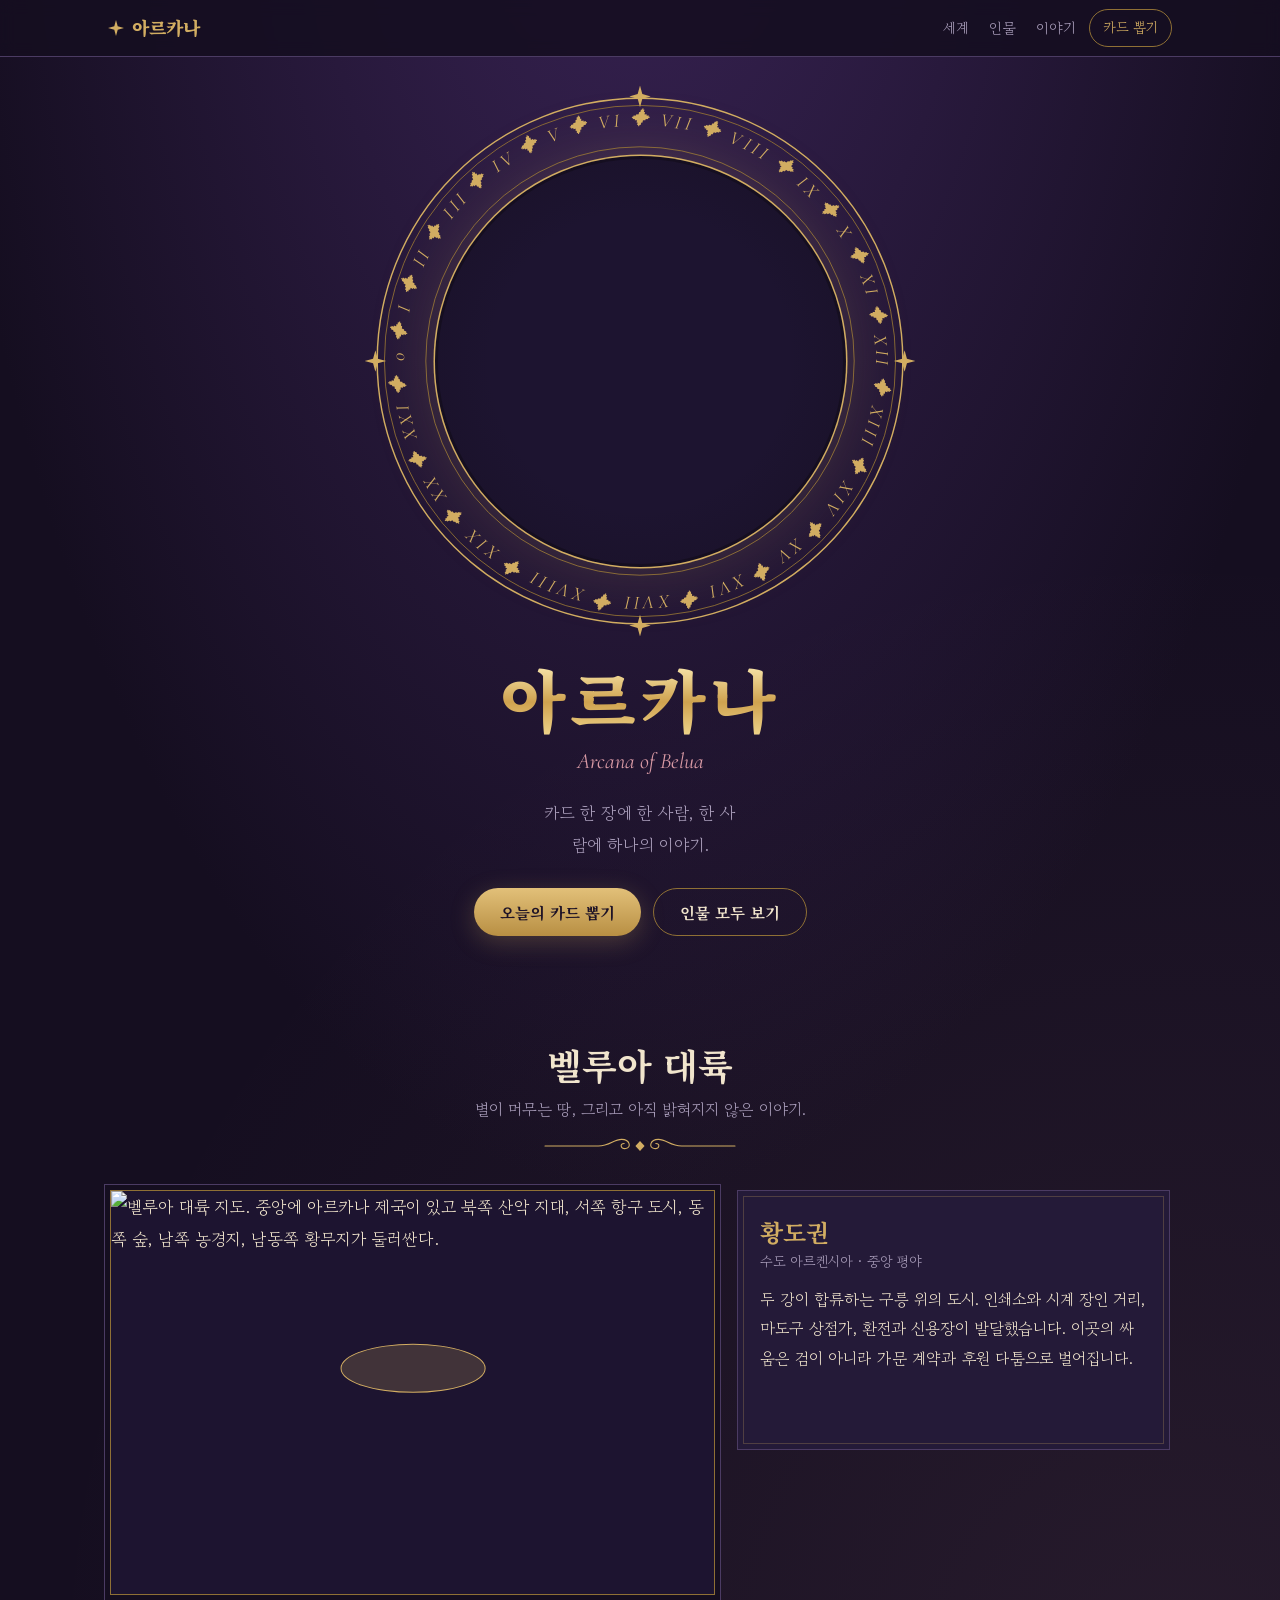
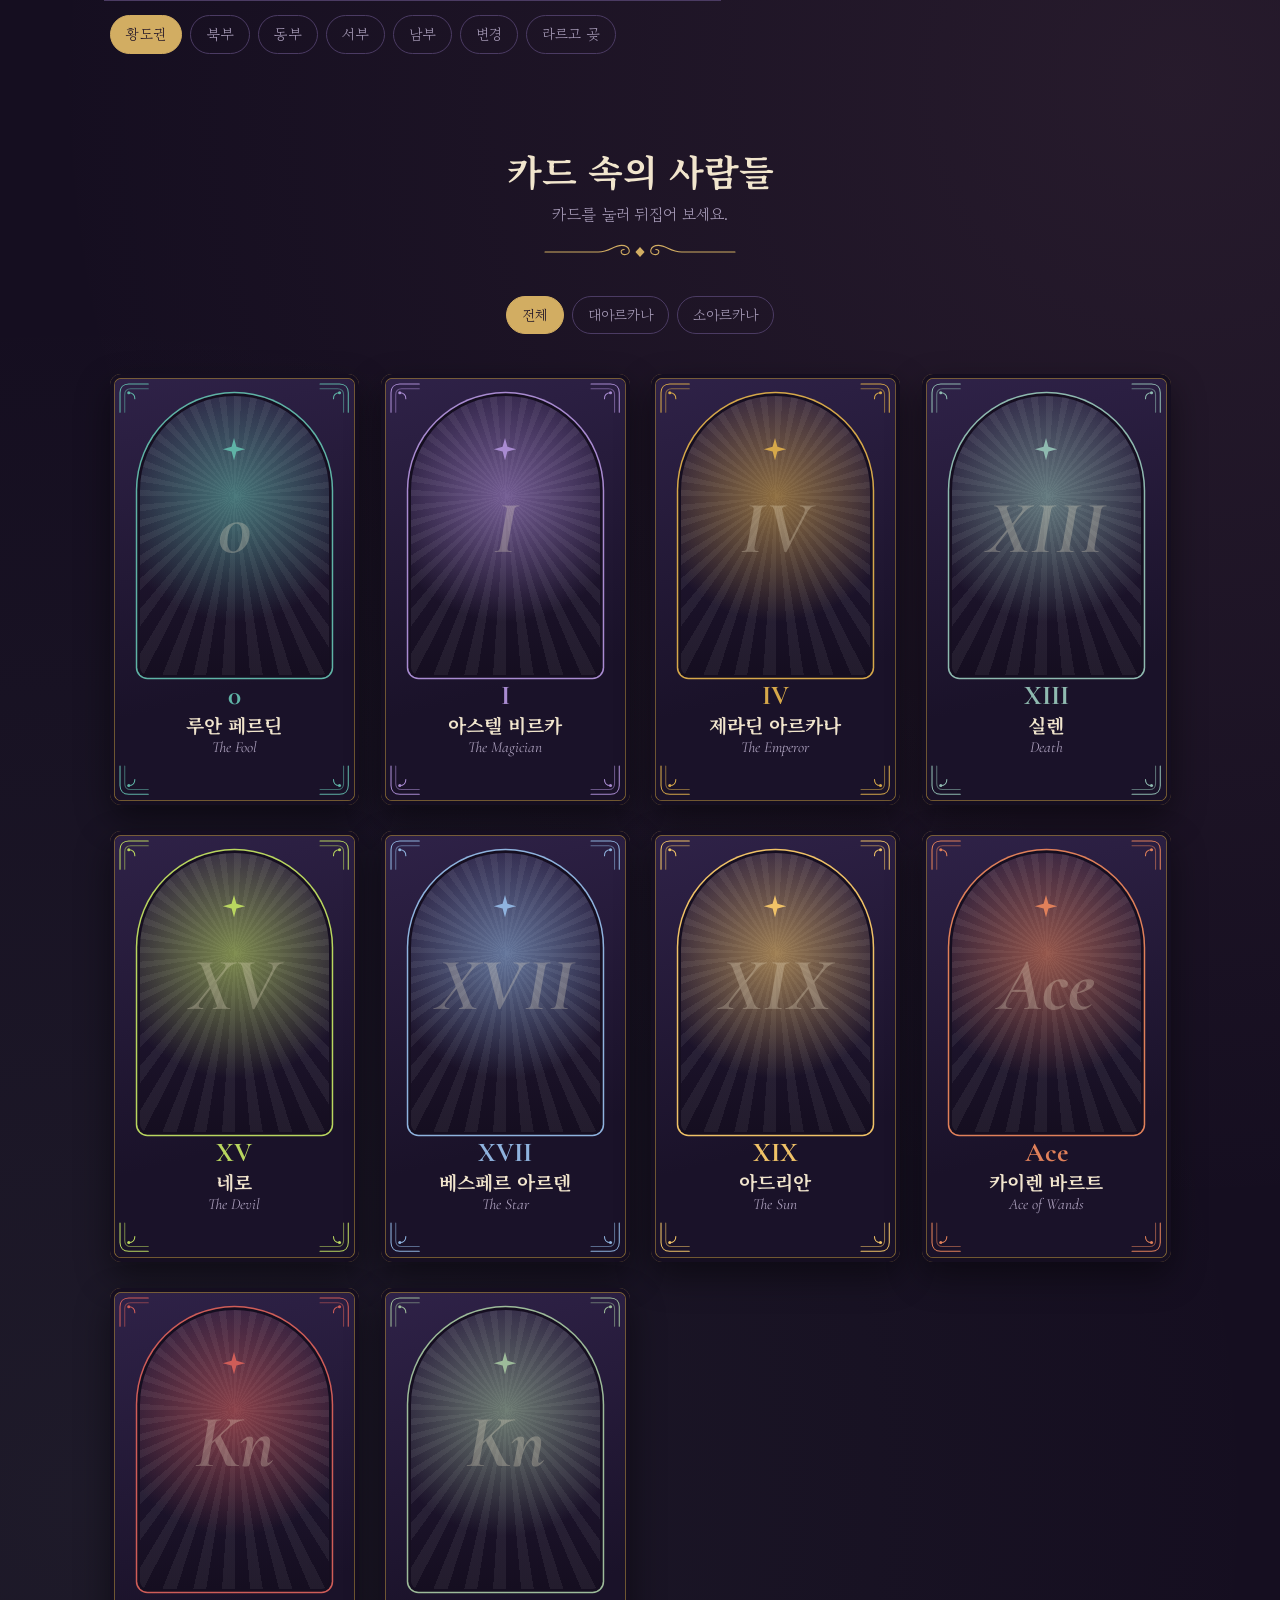
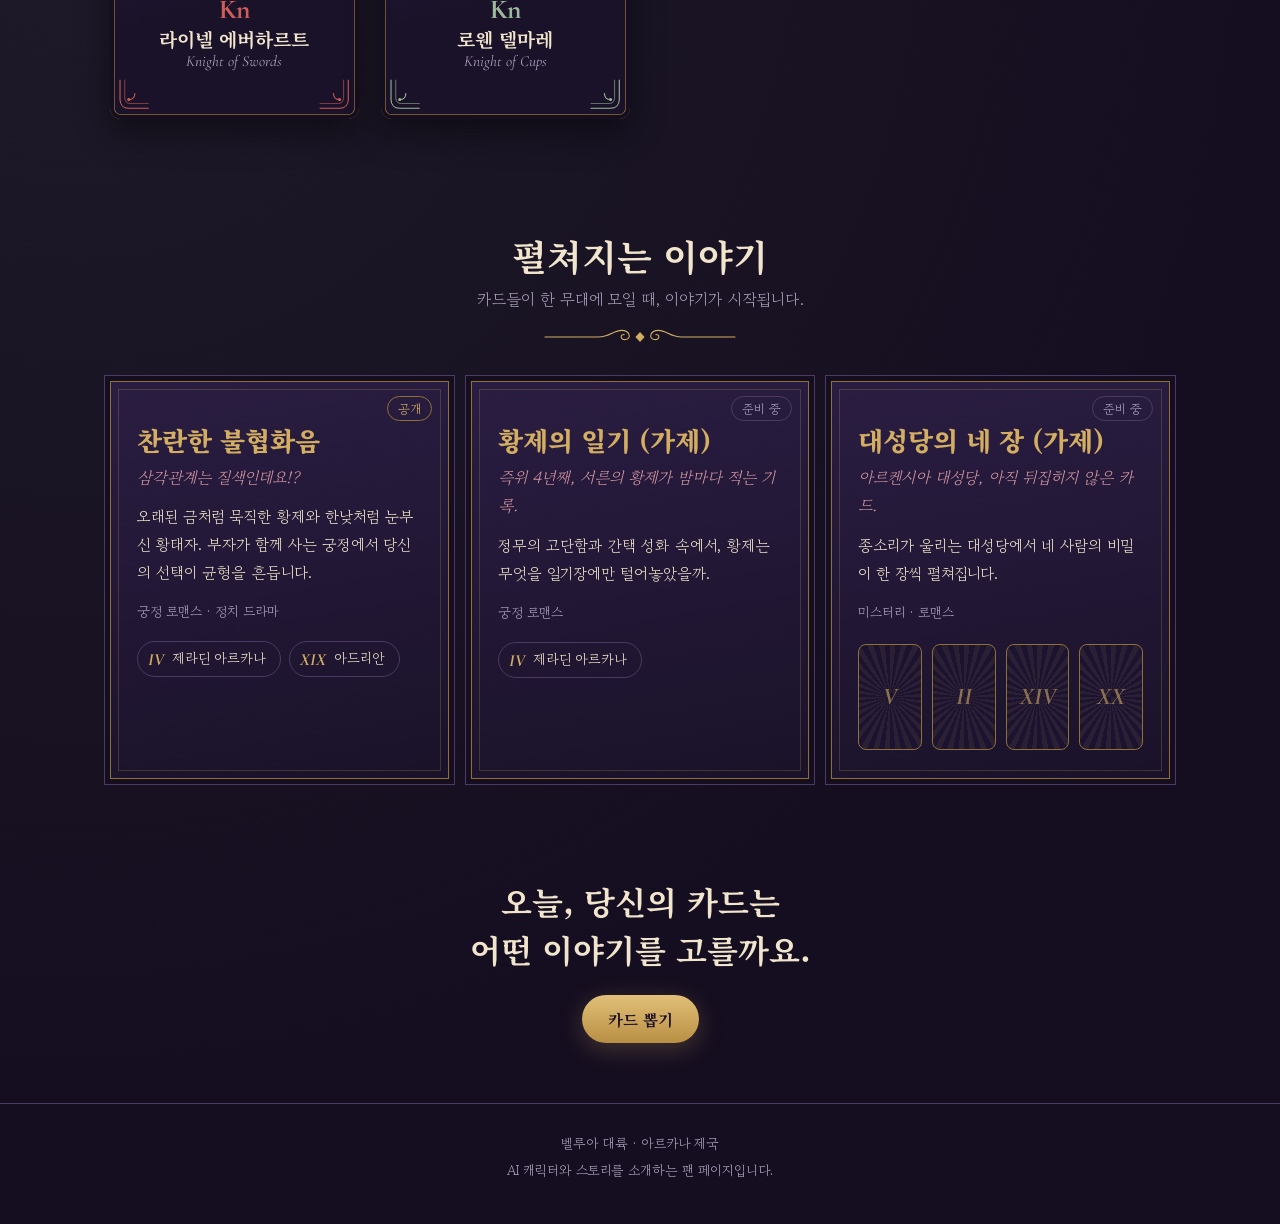
==== index.html @ 1dc4cbb6 "Create index.html" ====
<!DOCTYPE html>
<html lang="ko">
<head>
<meta charset="utf-8">
<meta name="viewport" content="width=device-width, initial-scale=1, viewport-fit=cover">
<title>아르카나 | 벨루아 대륙의 카드들</title>
<meta name="description" content="카드 한 장에 한 사람, 한 사람에 하나의 이야기. 벨루아 대륙 아르카나 제국의 AI 캐릭터와 스토리를 만나 보세요.">
<meta property="og:title" content="아르카나 | 벨루아 대륙의 카드들">
<meta property="og:description" content="별이 머무는 땅에서 만나는 타로 캐릭터와 이야기.">
<meta property="og:image" content="https://i.ibb.co/F4XCshdC/image.png">
<meta name="theme-color" content="#150e20">
<link rel="preconnect" href="https://fonts.googleapis.com">
<link rel="preconnect" href="https://fonts.gstatic.com" crossorigin>
<link href="https://fonts.googleapis.com/css2?family=Cormorant+Garamond:ital,wght@0,500;0,700;1,500;1,700&family=Gowun+Batang:wght@400;700&family=Noto+Serif+KR:wght@500;700;900&display=swap" rel="stylesheet">
<style>
:root{
  --bg:#150e20; --bg2:#1d1430; --panel:#241a38; --line:#4b3b63;
  --gold:#d2ad62; --gold-d:#8f7035; --ivory:#f1e5cd; --muted:#a99dba;
  --rose:#d99aa5; --sage:#93b9a3;
  --head:'Noto Serif KR',serif; --body:'Gowun Batang','Noto Serif KR',serif; --lat:'Cormorant Garamond',serif;
  --map:url('https://i.ibb.co/F4XCshdC/image.png');
}
*{box-sizing:border-box;margin:0;padding:0}
html{scroll-behavior:smooth;scroll-padding-top:70px;-webkit-text-size-adjust:100%}
body{
  background:
    radial-gradient(ellipse 80% 50% at 50% -8%,#3b2458 0%,transparent 70%),
    radial-gradient(circle at 92% 38%,rgba(217,154,165,.09),transparent 38%),
    radial-gradient(circle at 6% 70%,rgba(147,185,163,.07),transparent 36%),
    var(--bg);
  color:var(--ivory);font-family:var(--body);font-size:17px;line-height:1.85;overflow-x:hidden;
}
button{font:inherit;color:inherit;background:none;border:0;cursor:pointer}
a{color:inherit}
:focus-visible{outline:2px solid var(--gold);outline-offset:3px}
.wrap{max-width:1100px;margin:0 auto;padding:0 20px}
.sr{position:absolute;width:1px;height:1px;overflow:hidden;clip:rect(0 0 0 0)}

/* ---------- 상단 ---------- */
.top{position:sticky;top:0;z-index:30;background:rgba(21,14,32,.88);backdrop-filter:blur(8px);-webkit-backdrop-filter:blur(8px);border-bottom:1px solid var(--line)}
.top .in{max-width:1100px;margin:0 auto;height:56px;padding:0 18px;display:flex;align-items:center;justify-content:space-between;gap:10px}
.logo{display:flex;align-items:center;gap:8px;font-family:var(--head);font-weight:900;font-size:18px;color:var(--gold);text-decoration:none}
.logo svg{width:16px;height:16px;fill:var(--gold)}
.top nav{display:flex;align-items:center;gap:0;white-space:nowrap}
.logo{white-space:nowrap}
.top nav a{font-size:14.5px;color:var(--muted);text-decoration:none;padding:8px 10px;transition:color .2s}
.top nav a:hover{color:var(--ivory)}
.pill{border:1px solid var(--gold-d);color:var(--gold);padding:5px 13px;border-radius:99px;font-size:14px;margin-left:4px;white-space:nowrap;transition:background .2s}
@media(max-width:480px){.top .in{padding:0 12px}.logo{font-size:16px}.top nav a{padding:8px 7px;font-size:14px}.pill{padding:5px 11px;font-size:13.5px}}
.pill:hover{background:rgba(210,173,98,.14)}

/* ---------- 히어로 ---------- */
.hero{padding:34px 0 20px;text-align:center}
.halo{position:relative;width:min(540px,90%);aspect-ratio:1;margin:0 auto;--px:0px;--py:0px}
.ring{position:absolute;inset:0;width:100%;height:100%;overflow:visible}
.spin{transform-origin:300px 300px;animation:spin 220s linear infinite}
@keyframes spin{to{transform:rotate(360deg)}}
.ring text{font-family:var(--lat);font-style:italic;font-size:21px;fill:var(--gold)}
.disc{
  position:absolute;inset:12.5%;border-radius:50%;
  background:var(--map) 50% 46%/cover,var(--bg2);
  box-shadow:0 0 0 3px var(--bg),0 0 0 4.5px var(--gold),0 0 70px rgba(210,173,98,.22);
  transform:translate(var(--px),var(--py));transition:transform .25s ease-out;
}
.disc::after{content:"";position:absolute;inset:0;border-radius:50%;background:radial-gradient(circle,transparent 52%,rgba(21,14,32,.6))}
.hero h1{margin-top:26px;font-family:var(--head);font-weight:900;font-size:clamp(40px,10vw,68px);line-height:1.2;letter-spacing:.06em;
  background:linear-gradient(180deg,#f8e6ab 10%,#cfa24f 55%,#f1d890);-webkit-background-clip:text;background-clip:text;color:transparent}
.hero .en{font-family:var(--lat);font-style:italic;font-size:22px;color:var(--rose);margin-top:2px}
.hero .tag{margin:16px auto 28px;max-width:34ch;text-wrap:balance;color:var(--muted);font-size:17px}
.cta{display:flex;flex-wrap:wrap;gap:12px;justify-content:center}
.btn{display:inline-flex;align-items:center;justify-content:center;min-height:48px;padding:0 26px;border-radius:99px;font-family:var(--head);font-weight:700;font-size:15.5px;text-decoration:none;transition:transform .2s,background .2s}
.btn.main{background:linear-gradient(180deg,#e2c079,#b88f43);color:#1d1226;box-shadow:0 6px 24px rgba(210,173,98,.25)}
.btn.main:hover{transform:translateY(-2px)}
.btn.ghost{border:1px solid var(--gold-d);color:var(--ivory)}
.btn.ghost:hover{background:rgba(210,173,98,.12)}
.hero .halo,.hero h1,.hero .en,.hero .tag,.hero .cta{animation:rise 1.1s cubic-bezier(.2,.7,.2,1) both}
.hero h1{animation-delay:.15s}.hero .en{animation-delay:.25s}.hero .tag{animation-delay:.35s}.hero .cta{animation-delay:.45s}
@keyframes rise{from{opacity:0;transform:translateY(18px)}to{opacity:1;transform:none}}

/* ---------- 섹션 공통 ---------- */
section{padding:84px 0 8px}
.head{text-align:center;margin-bottom:34px}
.head h2{font-family:var(--head);font-weight:700;font-size:clamp(26px,5.5vw,36px);line-height:1.4}
.head p{color:var(--muted);margin-top:4px;font-size:16px}
.fl{display:block;width:200px;height:20px;margin:12px auto 0;color:var(--gold)}

/* ---------- 지도 ---------- */
.atlas{display:grid;gap:22px;align-items:start}
.atlas>*{min-width:0}
@media(min-width:900px){.atlas{grid-template-columns:1.4fr 1fr}}
.mapwrap{position:relative;border:1px solid var(--gold-d);background:var(--bg2);box-shadow:0 0 0 5px var(--bg),0 0 0 6px var(--line)}
.mapwrap img{display:block;width:100%;height:auto}
.hs{position:absolute;transform:translate(-50%,-50%);border-radius:50%;border:1px solid transparent;transition:background .25s,border-color .25s}
.hs:hover,.hs.on{background:rgba(210,173,98,.2);border-color:var(--gold)}
.chips{display:flex;flex-wrap:wrap;gap:8px;margin-top:20px}
@media(max-width:899px){.chips{flex-wrap:nowrap;overflow-x:auto;scrollbar-width:none;padding-bottom:4px}.chips::-webkit-scrollbar{display:none}}
.chip{white-space:nowrap;border:1px solid var(--line);border-radius:99px;padding:5px 15px;font-size:14.5px;color:var(--muted);transition:all .2s}
.chip:hover{color:var(--ivory)}
.chip[aria-pressed="true"]{border-color:var(--gold);color:#1d1226;background:var(--gold)}
.panel{border:1px solid var(--line);background:var(--panel);padding:24px 22px;position:relative;min-height:260px}
.panel::before{content:"";position:absolute;inset:5px;border:1px solid rgba(210,173,98,.25);pointer-events:none}
.panel h3{font-family:var(--head);font-size:24px;font-weight:700;color:var(--gold);line-height:1.4}
.panel .where{font-size:14px;color:var(--muted);margin-bottom:10px}
.panel p{font-size:16px;line-height:1.85}
.panel .hook{margin-top:12px;color:var(--rose);font-style:italic;font-size:15px}
.panel .days{display:inline-block;margin-top:14px;border:1px solid var(--line);border-radius:99px;padding:1px 12px;font-size:13px;color:var(--muted)}

/* ---------- 카드 ---------- */
.filters{display:flex;justify-content:center;gap:8px;margin-bottom:26px;flex-wrap:wrap}
.hint{display:none;text-align:center;color:var(--muted);font-size:13.5px;margin:-10px 0 4px}
.rail{display:flex;gap:16px;overflow-x:auto;scroll-snap-type:x mandatory;padding:14px 20px 26px;scrollbar-width:none;scroll-padding:0 20px}
.rail::-webkit-scrollbar{display:none}
@media(max-width:899px){.hint{display:block}}
@media(min-width:900px){.rail{display:grid;grid-template-columns:repeat(auto-fill,minmax(235px,1fr));gap:26px 22px;overflow:visible;padding:14px 0 20px}}
.tcard{flex:0 0 min(74%,300px);scroll-snap-align:center;container-type:inline-size;aspect-ratio:300/520;perspective:1400px;position:relative}
@media(min-width:900px){.tcard{flex:none;transition:transform .3s}.tcard:hover{transform:translateY(-6px)}}
.inner{position:absolute;inset:0;transform-style:preserve-3d;transition:transform .85s cubic-bezier(.2,.7,.2,1)}
.tcard.flipped .inner{transform:rotateY(180deg)}
.face{position:absolute;inset:0;-webkit-backface-visibility:hidden;backface-visibility:hidden;border-radius:4.5cqw;overflow:hidden;
  background:linear-gradient(165deg,#2f2248,#1a1229 70%);
  box-shadow:inset 0 0 0 1.6cqw var(--bg),inset 0 0 0 1.9cqw var(--gold-d),0 14px 34px rgba(0,0,0,.45)}
.back{transform:rotateY(180deg)}
.flip{position:absolute;inset:0;z-index:3;width:100%}
.cn{position:absolute;width:13cqw;height:13cqw;color:var(--a);z-index:2;pointer-events:none}
.cn.a{top:3.4cqw;left:3.4cqw}.cn.b{top:3.4cqw;right:3.4cqw;transform:scaleX(-1)}
.cn.c{bottom:3.4cqw;left:3.4cqw;transform:scaleY(-1)}.cn.d{bottom:3.4cqw;right:3.4cqw;transform:scale(-1)}
.art{position:absolute;top:9cqw;left:12cqw;width:76cqw;height:112cqw;border-radius:38cqw 38cqw 3cqw 3cqw;overflow:hidden;
  background:#120b1d;box-shadow:0 0 0 1.1cqw #150e20,0 0 0 1.7cqw var(--a)}
.art img{width:100%;height:100%;object-fit:cover;display:block}
.ph{position:relative;width:100%;height:100%;
  background:
   radial-gradient(circle at 50% 36%,color-mix(in srgb,var(--a) 60%,transparent),transparent 62%),
   repeating-conic-gradient(from 0deg at 50% 36%,rgba(255,255,255,.06) 0 4deg,transparent 4deg 9deg),
   linear-gradient(#2a1e40,#150e20)}
.ph i{position:absolute;left:0;right:0;top:34%;text-align:center;font-family:var(--lat);font-style:italic;font-weight:700;font-size:30cqw;line-height:1;color:rgba(241,229,205,.28)}
.ph svg{position:absolute;left:50%;top:15%;width:9cqw;height:9cqw;transform:translateX(-50%);fill:var(--a)}
.plate{position:absolute;left:0;right:0;top:124cqw;display:flex;flex-direction:column;align-items:center;text-align:center;color:var(--ivory)}
.plate .num{font-family:var(--lat);font-weight:700;font-size:11cqw;line-height:1;color:var(--a)}
.plate .nm{font-family:var(--head);font-weight:700;font-size:7.6cqw;line-height:1.3;margin-top:1.6cqw}
.plate .en{font-family:var(--lat);font-style:italic;font-size:6.2cqw;color:var(--muted);line-height:1.2}
.back{padding:15cqw 13cqw 12cqw;display:flex;flex-direction:column;text-align:center;overflow:auto}
.back .role{font-size:5.2cqw;color:var(--a);line-height:1.5}
.back h3{font-family:var(--head);font-weight:700;font-size:8.6cqw;line-height:1.35;margin-top:1.5cqw}
.back .age{font-family:var(--lat);font-style:italic;font-size:5.8cqw;color:var(--muted)}
.back .fl{width:60%;height:5cqw;margin:3cqw auto;color:var(--a)}
.back .hook{font-size:5.5cqw;line-height:1.75;color:var(--ivory)}
.kw{list-style:none;display:flex;flex-wrap:wrap;justify-content:center;gap:1.6cqw;margin-top:4cqw}
.kw li{border:1px solid color-mix(in srgb,var(--a) 70%,transparent);color:var(--a);border-radius:99px;padding:.4cqw 3.2cqw;font-size:4.6cqw}
.acts{margin-top:auto;padding-top:4cqw;display:flex;flex-direction:column;gap:2cqw;align-items:center;position:relative;z-index:4}
.go{display:inline-flex;align-items:center;justify-content:center;min-height:11cqw;padding:0 7cqw;border-radius:99px;background:var(--a);color:#1a1229;font-family:var(--head);font-weight:700;font-size:5cqw;text-decoration:none}
.fb{font-size:4.6cqw;color:var(--muted);padding:1.5cqw 4cqw;position:relative;z-index:4}

/* ---------- 이야기 ---------- */
.stories{display:grid;grid-template-columns:repeat(auto-fit,minmax(290px,1fr));gap:22px}
.poster{position:relative;border:1px solid var(--gold-d);background:linear-gradient(170deg,#2a1d42,#1a1229);padding:34px 26px 28px;box-shadow:0 0 0 5px var(--bg),0 0 0 6px var(--line)}
.poster::before{content:"";position:absolute;inset:7px;border:1px solid rgba(210,173,98,.22);pointer-events:none}
.poster .st{position:absolute;top:14px;right:16px;font-size:12.5px;border:1px solid var(--gold-d);color:var(--gold);border-radius:99px;padding:0 10px}
.poster.soon .st{border-color:var(--line);color:var(--muted)}
.poster h3{font-family:var(--head);font-weight:900;font-size:26px;line-height:1.35;color:var(--gold);margin-top:6px}
.poster .one{font-style:italic;color:var(--rose);margin:6px 0 12px;font-size:16px}
.poster p{font-size:15.5px;line-height:1.8}
.poster .gen{margin-top:12px;color:var(--muted);font-size:13.5px}
.who{display:flex;flex-wrap:wrap;gap:8px;margin-top:18px}
.who button{border:1px solid var(--line);border-radius:99px;padding:4px 14px 4px 10px;font-size:14px;display:flex;gap:8px;align-items:center;transition:border-color .2s}
.who button:hover{border-color:var(--gold)}
.who b{font-family:var(--lat);font-style:italic;color:var(--gold);font-size:17px;line-height:1}
.veil{display:flex;gap:10px;margin-top:20px}
.veil span{flex:1;aspect-ratio:3/5;border:1px solid var(--gold-d);border-radius:8px;display:flex;align-items:center;justify-content:center;font-family:var(--lat);font-style:italic;font-weight:700;font-size:24px;color:rgba(210,173,98,.6);
  background:repeating-conic-gradient(from 0deg at 50% 50%,rgba(210,173,98,.08) 0 6deg,transparent 6deg 12deg),#1c1330}

/* ---------- 마무리 ---------- */
.end{text-align:center;padding:90px 20px 60px}
.end h2{font-family:var(--head);font-weight:700;font-size:clamp(24px,5vw,32px);line-height:1.5;margin-bottom:22px}
footer{border-top:1px solid var(--line);padding:26px 20px 40px;text-align:center;color:var(--muted);font-size:13.5px;line-height:2}

/* ---------- 카드 뽑기 ---------- */
dialog{margin:auto;border:1px solid var(--gold-d);background:var(--bg2);color:var(--ivory);width:min(440px,92%);max-height:92dvh;overflow:auto;padding:30px 20px 26px;text-align:center;border-radius:6px;box-shadow:0 0 0 5px var(--bg),0 0 0 6px var(--line),0 30px 80px rgba(0,0,0,.6)}
dialog::backdrop{background:rgba(10,6,18,.82)}
dialog h2{font-family:var(--head);font-size:22px;font-weight:700;line-height:1.5}
dialog .sub{color:var(--muted);font-size:15px;margin:2px 0 20px}
.x{position:absolute;top:8px;right:12px;font-size:26px;color:var(--muted);width:40px;height:40px}
.deck{display:flex;justify-content:center;gap:10px}
.dk{width:30%;aspect-ratio:300/520;border:1px solid var(--gold);border-radius:10px;transition:transform .3s;
  background:radial-gradient(circle at 50% 50%,rgba(210,173,98,.35) 0 4%,transparent 5% 18%,rgba(210,173,98,.18) 19% 20%,transparent 21%),
   repeating-conic-gradient(from 0deg at 50% 50%,rgba(210,173,98,.1) 0 7deg,transparent 7deg 14deg),#241a38;
  box-shadow:inset 0 0 0 5px var(--bg2),inset 0 0 0 6px var(--gold-d)}
.dk:nth-child(1){transform:rotate(-6deg) translateY(6px)}.dk:nth-child(3){transform:rotate(6deg) translateY(6px)}
.dk:hover{transform:translateY(-8px) rotate(0)}
.res .tcard{width:min(240px,70%);margin:0 auto;flex:none}
.res .tcard.pop{animation:pop .8s cubic-bezier(.2,.7,.2,1)}
@keyframes pop{from{opacity:0;transform:scale(.8) rotate(-5deg)}to{opacity:1;transform:none}}
.res h3{font-family:var(--head);font-size:19px;margin-top:20px;line-height:1.5}
.res p{color:var(--muted);font-size:14.5px;margin-top:2px}
.res .cta{margin-top:20px}
.res .btn{min-height:44px;padding:0 20px;font-size:14.5px}

@media(prefers-reduced-motion:reduce){
  html{scroll-behavior:auto}
  .spin,.hero *,.res .tcard.pop{animation:none!important}
  .inner,.disc,.tcard{transition:none!important}
}
</style>
</head>
<body>

<svg width="0" height="0" style="position:absolute" aria-hidden="true" focusable="false">
  <defs>
    <symbol id="star8" viewBox="0 0 24 24"><path d="M12 0l2.6 9.4L24 12l-9.4 2.6L12 24l-2.6-9.4L0 12l9.4-2.6z"/></symbol>
    <symbol id="flourish" viewBox="0 0 240 24">
      <g fill="none" stroke="currentColor" stroke-width="1.3" stroke-linecap="round">
        <path id="half" d="M6 12H70C84 12 88 4 98 4C108 4 110 14 103 15C97 16 95 9 101 9"/>
        <use href="#half" transform="translate(240 0) scale(-1 1)"/>
      </g>
      <path d="M120 6l5.5 6-5.5 6-5.5-6z" fill="currentColor"/>
    </symbol>
    <symbol id="corner" viewBox="0 0 48 48">
      <g fill="none" stroke="currentColor" stroke-width="1.6" stroke-linecap="round">
        <path d="M3 45V16C3 8 8 3 16 3h29"/>
        <path d="M10 45V19c0-6 3-9 9-9h26" opacity=".55"/>
        <path d="M16 16c6 0 9 3 9 9"/>
      </g>
      <circle cx="16" cy="16" r="2.3" fill="currentColor"/>
    </symbol>
  </defs>
</svg>

<header class="top">
  <div class="in">
    <a class="logo" href="#top"><svg viewBox="0 0 24 24" aria-hidden="true"><use href="#star8"/></svg>아르카나</a>
    <nav aria-label="바로가기">
      <a href="#world">세계</a>
      <a href="#cast">인물</a>
      <a href="#tales">이야기</a>
      <button class="pill" type="button" data-draw>카드 뽑기</button>
    </nav>
  </div>
</header>

<main id="top">

<!-- 히어로 -->
<div class="hero">
  <div class="halo" id="halo" role="img" aria-label="벨루아 대륙 지도를 감싼 타로 로마 숫자 고리">
    <svg class="ring" viewBox="0 0 600 600" aria-hidden="true">
      <circle cx="300" cy="300" r="292" fill="none" stroke="#d2ad62" stroke-width="1.6"/>
      <circle cx="300" cy="300" r="284" fill="none" stroke="#8f7035" stroke-width="1"/>
      <circle cx="300" cy="300" r="238" fill="none" stroke="#8f7035" stroke-width="1"/>
      <g class="spin">
        <path id="rp" d="M300 300m-262 0a262 262 0 1 1 524 0a262 262 0 1 1-524 0" fill="none"/>
        <text><textPath href="#rp" textLength="1630" lengthAdjust="spacing">0 ✦ I ✦ II ✦ III ✦ IV ✦ V ✦ VI ✦ VII ✦ VIII ✦ IX ✦ X ✦ XI ✦ XII ✦ XIII ✦ XIV ✦ XV ✦ XVI ✦ XVII ✦ XVIII ✦ XIX ✦ XX ✦ XXI ✦</textPath></text>
      </g>
      <g fill="#d2ad62">
        <use href="#star8" x="288" y="-6" width="24" height="24"/>
        <use href="#star8" x="288" y="582" width="24" height="24"/>
        <use href="#star8" x="-6" y="288" width="24" height="24"/>
        <use href="#star8" x="582" y="288" width="24" height="24"/>
      </g>
    </svg>
    <div class="disc"></div>
  </div>
  <h1>아르카나</h1>
  <p class="en">Arcana of Belua</p>
  <p class="tag">카드 한 장에 한 사람, 한 사람에 하나의 이야기.</p>
  <div class="cta">
    <button class="btn main" type="button" data-draw>오늘의 카드 뽑기</button>
    <a class="btn ghost" href="#cast">인물 모두 보기</a>
  </div>
</div>

<!-- 세계 -->
<section id="world">
  <div class="wrap">
    <div class="head">
      <h2>벨루아 대륙</h2>
      <p>별이 머무는 땅, 그리고 아직 밝혀지지 않은 이야기.</p>
      <svg class="fl" aria-hidden="true"><use href="#flourish"/></svg>
    </div>
    <div class="atlas">
      <div>
        <div class="mapwrap" id="mapwrap">
          <img src="https://i.ibb.co/F4XCshdC/image.png" alt="벨루아 대륙 지도. 중앙에 아르카나 제국이 있고 북쪽 산악 지대, 서쪽 항구 도시, 동쪽 숲, 남쪽 농경지, 남동쪽 황무지가 둘러싼다." width="640" height="427">
        </div>
        <div class="chips" id="chips" role="group" aria-label="권역 선택"></div>
      </div>
      <aside class="panel" id="panel" aria-live="polite"></aside>
    </div>
  </div>
</section>

<!-- 인물 -->
<section id="cast">
  <div class="wrap">
    <div class="head">
      <h2>카드 속의 사람들</h2>
      <p>카드를 눌러 뒤집어 보세요.</p>
      <svg class="fl" aria-hidden="true"><use href="#flourish"/></svg>
    </div>
    <div class="filters" id="filters" role="group" aria-label="카드 종류">
      <button class="chip" type="button" data-f="all" aria-pressed="true">전체</button>
      <button class="chip" type="button" data-f="major" aria-pressed="false">대아르카나</button>
      <button class="chip" type="button" data-f="minor" aria-pressed="false">소아르카나</button>
    </div>
    <p class="hint">옆으로 넘겨 카드를 확인하세요</p>
  </div>
  <div class="wrap"><div class="rail" id="rail" aria-label="인물 카드 목록"></div></div>
</section>

<!-- 이야기 -->
<section id="tales">
  <div class="wrap">
    <div class="head">
      <h2>펼쳐지는 이야기</h2>
      <p>카드들이 한 무대에 모일 때, 이야기가 시작됩니다.</p>
      <svg class="fl" aria-hidden="true"><use href="#flourish"/></svg>
    </div>
    <div class="stories" id="stories"></div>
  </div>
</section>

<div class="end">
  <h2>오늘, 당신의 카드는<br>어떤 이야기를 고를까요.</h2>
  <button class="btn main" type="button" data-draw>카드 뽑기</button>
</div>

</main>

<footer>
  벨루아 대륙 · 아르카나 제국<br>
  AI 캐릭터와 스토리를 소개하는 팬 페이지입니다.
</footer>

<dialog id="draw" aria-labelledby="dTitle">
  <button class="x" type="button" id="dClose" aria-label="닫기">×</button>
  <div id="dPick">
    <h2 id="dTitle">오늘의 카드</h2>
    <p class="sub">마음이 가는 카드를 한 장 고르세요.</p>
    <div class="deck" id="deck"></div>
  </div>
  <div class="res" id="res" hidden></div>
</dialog>

<noscript><p style="text-align:center;padding:30px;color:#a99dba">인물 카드와 지도를 보려면 JavaScript를 켜 주세요.</p></noscript>

<script>
/* ============================================================
   편집 영역 : 여기만 고치면 됩니다
   img  = 카드 일러스트 주소 (비워 두면 장식 카드로 표시)
   link = 채팅방 주소 (비워 두면 '대화 시작' 버튼 숨김)
   ============================================================ */
const CHARS = [
  {id:'ruan', arc:'major', num:'0', en:'The Fool', name:'루안 페르딘', role:'유랑 광대 · 폐허 길잡이', age:'24세',
   hook:'금지된 유적 앞에서 만난 떠돌이 광대. 웃음 뒤에 무엇을 접어 두었을까.', kw:['시작','자유','가능성','무모함'], a:'#5fb3a6', img:'', link:''},
  {id:'astel', arc:'major', num:'I', en:'The Magician', name:'아스텔 비르카', role:'황립 마도원 원장', age:'',
   hook:'동전 한 닢이 당신의 합격을 정한다. 앞면일까, 뒷면일까.', kw:['창조','기술','의지','솜씨'], a:'#a98bd1', img:'', link:''},
  {id:'jeradin', arc:'major', num:'IV', en:'The Emperor', name:'제라딘 아르카나', role:'아르카나 제국의 황제', age:'56세',
   hook:'제국을 짊어진 오래된 금빛의 사람. 그 무게를 아는 이는 아직 없다.', kw:['권위','질서','통제','책임'], a:'#d6a84a', img:'', link:''},
  {id:'silen', arc:'major', num:'XIII', en:'Death', name:'실렌', role:'죽음의 정령', age:'',
   hook:'인간의 이름도 직업도 없이, 자연 속에서 끝과 시작을 지켜보는 존재.', kw:['끝맺음','전환','재생'], a:'#8fbab0', img:'', link:''},
  {id:'nero', arc:'major', num:'XV', en:'The Devil', name:'네로', role:'장난기 많은 유혹자', age:'',
   hook:'장난스러운 웃음, 달콤한 거래. 어디까지가 진심일까.', kw:['유혹','욕망','거래','장난'], a:'#b9d65f', img:'', link:''},
  {id:'vesper', arc:'major', num:'XVII', en:'The Star', name:'베스페르 아르덴', role:'라르고 성의 젊은 백작', age:'23세',
   hook:'“무슨 일로 저를 찾아오신 건가요.”', kw:['희망','영감','성광','고요'], a:'#8fb3de', img:'', link:''},
  {id:'adrian', arc:'major', num:'XIX', en:'The Sun', name:'아드리안', role:'아르카나 제국의 황태자', age:'26세',
   hook:'한낮의 태양 같은 황태자. 그늘진 궁정에 불쑥 들어선 빛.', kw:['생명력','낙관','자신감','희망'], a:'#f0c267', img:'', link:''},
  {id:'kairen', arc:'minor', num:'Ace', en:'Ace of Wands', name:'카이렌 바르트', role:'개척단장 · 화염술사', age:'29세',
   hook:'변경의 지도 빈칸을 향해 가장 먼저 불을 붙이는 사람.', kw:['열정','추진력','야망'], a:'#e0805a', img:'', link:''},
  {id:'rainel', arc:'minor', num:'Kn', en:'Knight of Swords', name:'라이넬 에버하르트', role:'황실 근위 기사단장 · 붉은 칼날', age:'32세',
   hook:'일에서는 빈틈없는 기사단장, 연애에서는 거침없는 직진. 곤란한 쪽은 언제나 상대다.', kw:['직진','질서','충성','서툰 진심'], a:'#cf5d58', img:'', link:''},
  {id:'rowen', arc:'minor', num:'Kn', en:'Knight of Cups', name:'로웬 델마레', role:'초대 사절 · 궁정 악사', age:'26세',
   hook:'초대장을 전하는 다정한 악사. 진심과 예의의 경계는 아직 서툴다.', kw:['다정','낭만','서툰 감정'], a:'#9dbb9a', img:'', link:''}
];

const STORIES = [
  {t:'찬란한 불협화음', st:'공개', one:'삼각관계는 질색인데요!?', gen:'궁정 로맨스 · 정치 드라마',
   txt:'오래된 금처럼 묵직한 황제와 한낮처럼 눈부신 황태자. 부자가 함께 사는 궁정에서 당신의 선택이 균형을 흔듭니다.', who:['jeradin','adrian']},
  {t:'황제의 일기 (가제)', st:'준비 중', one:'즉위 4년째, 서른의 황제가 밤마다 적는 기록.', gen:'궁정 로맨스',
   txt:'정무의 고단함과 간택 성화 속에서, 황제는 무엇을 일기장에만 털어놓았을까.', who:['jeradin'], soon:true},
  {t:'대성당의 네 장 (가제)', st:'준비 중', one:'아르켄시아 대성당, 아직 뒤집히지 않은 카드.', gen:'미스터리 · 로맨스',
   txt:'종소리가 울리는 대성당에서 네 사람의 비밀이 한 장씩 펼쳐집니다.', veil:['V','II','XIV','XX'], soon:true}
];

const REGIONS = [
  {id:'hwangdo', n:'황도권', w:'수도 아르켄시아 · 중앙 평야', d:'',
   t:'두 강이 합류하는 구릉 위의 도시. 인쇄소와 시계 장인 거리, 마도구 상점가, 환전과 신용장이 발달했습니다. 이곳의 싸움은 검이 아니라 가문 계약과 후원 다툼으로 벌어집니다.', h:'', x:50,y:44,w2:24,h2:12},
  {id:'north', n:'북부', w:'서리등뼈 산맥 · 관문 도시 하르덴', d:'마차 6~8일',
   t:'눈이 깊고 겨울이 긴 광산과 요새의 땅. 마력을 전하는 푸른 광석 청은석과 서리강 무구가 명물입니다. 광부들은 갱도 입구에 소금과 빵을 놓아 둡니다.', h:'갱도의 이웃은 무엇을 지키고 있을까.', x:50,y:19,w2:26,h2:12},
  {id:'east', n:'동부', w:'연구 도시 에베른 · 고대 숲 오래숲', d:'마차 4~5일',
   t:'마도원 분원과 천문대, 유리와 렌즈, 약학과 증류의 땅. 그 너머로 해가 진 뒤엔 아무도 들어가지 않는 고대 숲이 이어집니다.', h:'숲은 길을 잃게 하는 것일까, 지키는 것일까.', x:79,y:41,w2:22,h2:12},
  {id:'west', n:'서부', w:'무역 도시 델마레 · 안개 낀 만', d:'마차 5~6일',
   t:'부두와 창고가 늘어선 무역의 심장. 신용 계약과 해상 보험, 정보 거래가 오갑니다. 새벽 해무 속 어시장이 유명하고, 연안에는 파도와 날씨를 파는 물 밑 이웃이 삽니다.', h:'', x:23,y:49,w2:25,h2:12},
  {id:'south', n:'남부', w:'대수도원 도시 오르벨라 · 순례길', d:'마차 3~4일',
   t:'밀밭과 포도밭, 수로와 풍차가 이어지는 평야. 포도주와 치즈, 꿀, 수도원 필사실이 명물입니다. 교회가 정령 신앙을 경계해 비인간은 드뭅니다.', h:'순례길 위에서 사라진 이들은 어디로 갔을까.', x:48,y:68,w2:24,h2:12},
  {id:'frontier', n:'변경', w:'황무지 · 협곡 · 늪지 · 개척지', d:'마차 7~14일',
   t:'지도의 빈칸을 메우러 들어간 개척민과 길잡이, 탐험가, 떠돌이 예인의 땅. 마물이 가장 흔하고 고대 유적 곳곳에서 정체불명의 현상이 보고됩니다. 이곳에서는 신분보다 실적이 통합니다.', h:'', x:79,y:61,w2:22,h2:12},
  {id:'largo', n:'라르고 곶', w:'남서 해안 · 등대탑이 선 곶', d:'마차 10일 이상',
   t:'소금과 어업으로 사는 아랫마을과 곶 끝의 성. 11년 전 무성의 밤에 해안 결계가 무너진 뒤로 사람이 줄었습니다. 별은 돌아왔지만 곶 상공에서만은 여전히 흐립니다.', h:'그날 밤, 별은 어디로 갔던 걸까.'}
];

/* ============================================================
   동작 코드
   ============================================================ */
const $ = (s, r = document) => r.querySelector(s);
const $$ = (s, r = document) => [...r.querySelectorAll(s)];
const reduce = matchMedia('(prefers-reduced-motion: reduce)').matches;
const byId = id => CHARS.find(c => c.id === id);

/* ----- 카드 만들기 ----- */
function makeCard(c){
  const el = document.createElement('article');
  el.className = 'tcard';
  el.dataset.id = c.id;
  el.style.setProperty('--a', c.a);
  const art = c.img
    ? `<img src="${c.img}" alt="${c.name} 일러스트" loading="lazy">`
    : `<div class="ph"><svg aria-hidden="true"><use href="#star8"/></svg><i>${c.num}</i></div>`;
  const corners = ['a','b','c','d'].map(k => `<svg class="cn ${k}" aria-hidden="true"><use href="#corner"/></svg>`).join('');
  el.innerHTML = `
    <div class="inner">
      <div class="face front">
        ${corners}
        <div class="art">${art}</div>
        <div class="plate"><span class="num">${c.num}</span><strong class="nm">${c.name}</strong><em class="en">${c.en}</em></div>
        <button class="flip" type="button" aria-label="${c.name} 카드 뒤집기"></button>
      </div>
      <div class="face back">
        ${corners}
        <span class="role">${c.role}</span>
        <h3>${c.name}</h3>
        ${c.age ? `<span class="age">${c.age}</span>` : ''}
        <svg class="fl" aria-hidden="true"><use href="#flourish"/></svg>
        <p class="hook">${c.hook}</p>
        <ul class="kw">${c.kw.map(k => `<li>${k}</li>`).join('')}</ul>
        <div class="acts">
          ${c.link ? `<a class="go" href="${c.link}" target="_blank" rel="noopener">대화 시작하기</a>` : ''}
          <button class="fb flip" type="button">앞면 보기</button>
        </div>
      </div>
    </div>`;
  const front = $('.front', el), back = $('.back', el);
  const set = on => {
    el.classList.toggle('flipped', on);
    front.inert = on; back.inert = !on;
  };
  set(false);
  $$('.flip', el).forEach(b => b.addEventListener('click', () => set(!el.classList.contains('flipped'))));
  el.setFlip = set;
  return el;
}

/* ----- 인물 목록 / 필터 ----- */
const rail = $('#rail');
let filter = 'all';
function renderCast(){
  rail.replaceChildren(...CHARS.filter(c => filter === 'all' || c.arc === filter).map(makeCard));
  rail.scrollTo({left:0});
}
$('#filters').addEventListener('click', e => {
  const b = e.target.closest('[data-f]'); if(!b) return;
  filter = b.dataset.f;
  $$('#filters .chip').forEach(x => x.setAttribute('aria-pressed', x === b));
  renderCast();
});
function focusChar(id){
  const c = byId(id); if(!c) return;
  if(filter !== 'all' && filter !== c.arc){ $('#filters [data-f="all"]').click(); }
  const el = $(`.tcard[data-id="${id}"]`, rail); if(!el) return;
  $('#cast').scrollIntoView({behavior: reduce ? 'auto' : 'smooth'});
  setTimeout(() => {
    el.scrollIntoView({behavior: reduce ? 'auto' : 'smooth', block:'nearest', inline:'center'});
    el.setFlip(true);
  }, reduce ? 0 : 500);
}

/* ----- 지도 ----- */
const mapwrap = $('#mapwrap'), chips = $('#chips'), panel = $('#panel');
REGIONS.forEach(r => {
  if(r.x != null){
    const h = document.createElement('button');
    h.type = 'button'; h.className = 'hs'; h.dataset.r = r.id; h.setAttribute('aria-label', r.n);
    h.style.cssText = `left:${r.x}%;top:${r.y}%;width:${r.w2}%;height:${r.h2}%`;
    mapwrap.appendChild(h);
  }
  const c = document.createElement('button');
  c.type = 'button'; c.className = 'chip'; c.dataset.r = r.id; c.textContent = r.n;
  chips.appendChild(c);
});
function showRegion(id){
  const r = REGIONS.find(x => x.id === id);
  $$('[data-r]').forEach(el => {
    const on = el.dataset.r === id;
    el.classList.toggle('on', on);
    if(el.classList.contains('chip')) el.setAttribute('aria-pressed', on);
  });
  panel.innerHTML = `<h3>${r.n}</h3><div class="where">${r.w}</div><p>${r.t}</p>
    ${r.h ? `<p class="hook">${r.h}</p>` : ''}${r.d ? `<span class="days">수도에서 ${r.d}</span>` : ''}`;
}
[mapwrap, chips].forEach(box => box.addEventListener('click', e => {
  const t = e.target.closest('[data-r]'); if(t) showRegion(t.dataset.r);
}));
showRegion('hwangdo');

/* ----- 이야기 ----- */
$('#stories').innerHTML = STORIES.map(s => `
  <article class="poster${s.soon ? ' soon' : ''}">
    <span class="st">${s.st}</span>
    <h3>${s.t}</h3>
    <p class="one">${s.one}</p>
    <p>${s.txt}</p>
    <p class="gen">${s.gen}</p>
    ${s.who ? `<div class="who">${s.who.map(id => { const c = byId(id); return `<button type="button" data-who="${id}"><b>${c.num}</b>${c.name}</button>`; }).join('')}</div>` : ''}
    ${s.veil ? `<div class="veil" aria-label="아직 공개되지 않은 카드 넉 장">${s.veil.map(v => `<span>${v}</span>`).join('')}</div>` : ''}
  </article>`).join('');
$('#stories').addEventListener('click', e => {
  const b = e.target.closest('[data-who]'); if(b) focusChar(b.dataset.who);
});

/* ----- 오늘의 카드 ----- */
const dlg = $('#draw'), deck = $('#deck'), res = $('#res'), dPick = $('#dPick');
let picks = [];
function openDraw(){
  picks = [...CHARS].sort(() => Math.random() - .5).slice(0, 3);
  deck.innerHTML = picks.map((c, i) => `<button class="dk" type="button" data-i="${i}" aria-label="${i + 1}번째 카드 고르기"></button>`).join('');
  dPick.hidden = false; res.hidden = true; res.replaceChildren();
  if(!dlg.open) dlg.showModal();
}
function reveal(i){
  const c = picks[i];
  const card = makeCard(c); card.classList.add('pop');
  const box = document.createElement('div');
  box.append(card);
  const info = document.createElement('div');
  info.innerHTML = `
    <h3>오늘의 카드는 ‘${c.en}’</h3>
    <p>${c.name} · ${c.role}</p>
    <p>카드를 눌러 뒤집어 보세요.</p>
    <div class="cta">
      <button class="btn main" type="button" id="seeIt">인물 카드에서 보기</button>
      <button class="btn ghost" type="button" id="again">다시 뽑기</button>
    </div>`;
  res.replaceChildren(box, info);
  dPick.hidden = true; res.hidden = false;
  $('#seeIt', res).onclick = () => { dlg.close(); focusChar(c.id); };
  $('#again', res).onclick = openDraw;
}
deck.addEventListener('click', e => { const b = e.target.closest('.dk'); if(b) reveal(+b.dataset.i); });
$$('[data-draw]').forEach(b => b.addEventListener('click', openDraw));
$('#dClose').addEventListener('click', () => dlg.close());
dlg.addEventListener('click', e => { if(e.target === dlg) dlg.close(); });

/* ----- 히어로 시차 (마우스 환경에서만) ----- */
const halo = $('#halo');
if(!reduce && matchMedia('(hover:hover)').matches){
  let raf = 0;
  addEventListener('pointermove', e => {
    cancelAnimationFrame(raf);
    raf = requestAnimationFrame(() => {
      const x = (e.clientX / innerWidth - .5) * 14, y = (e.clientY / innerHeight - .5) * 14;
      halo.style.setProperty('--px', x + 'px'); halo.style.setProperty('--py', y + 'px');
    });
  }, {passive:true});
}

renderCast();
</script>
</body>
</html>
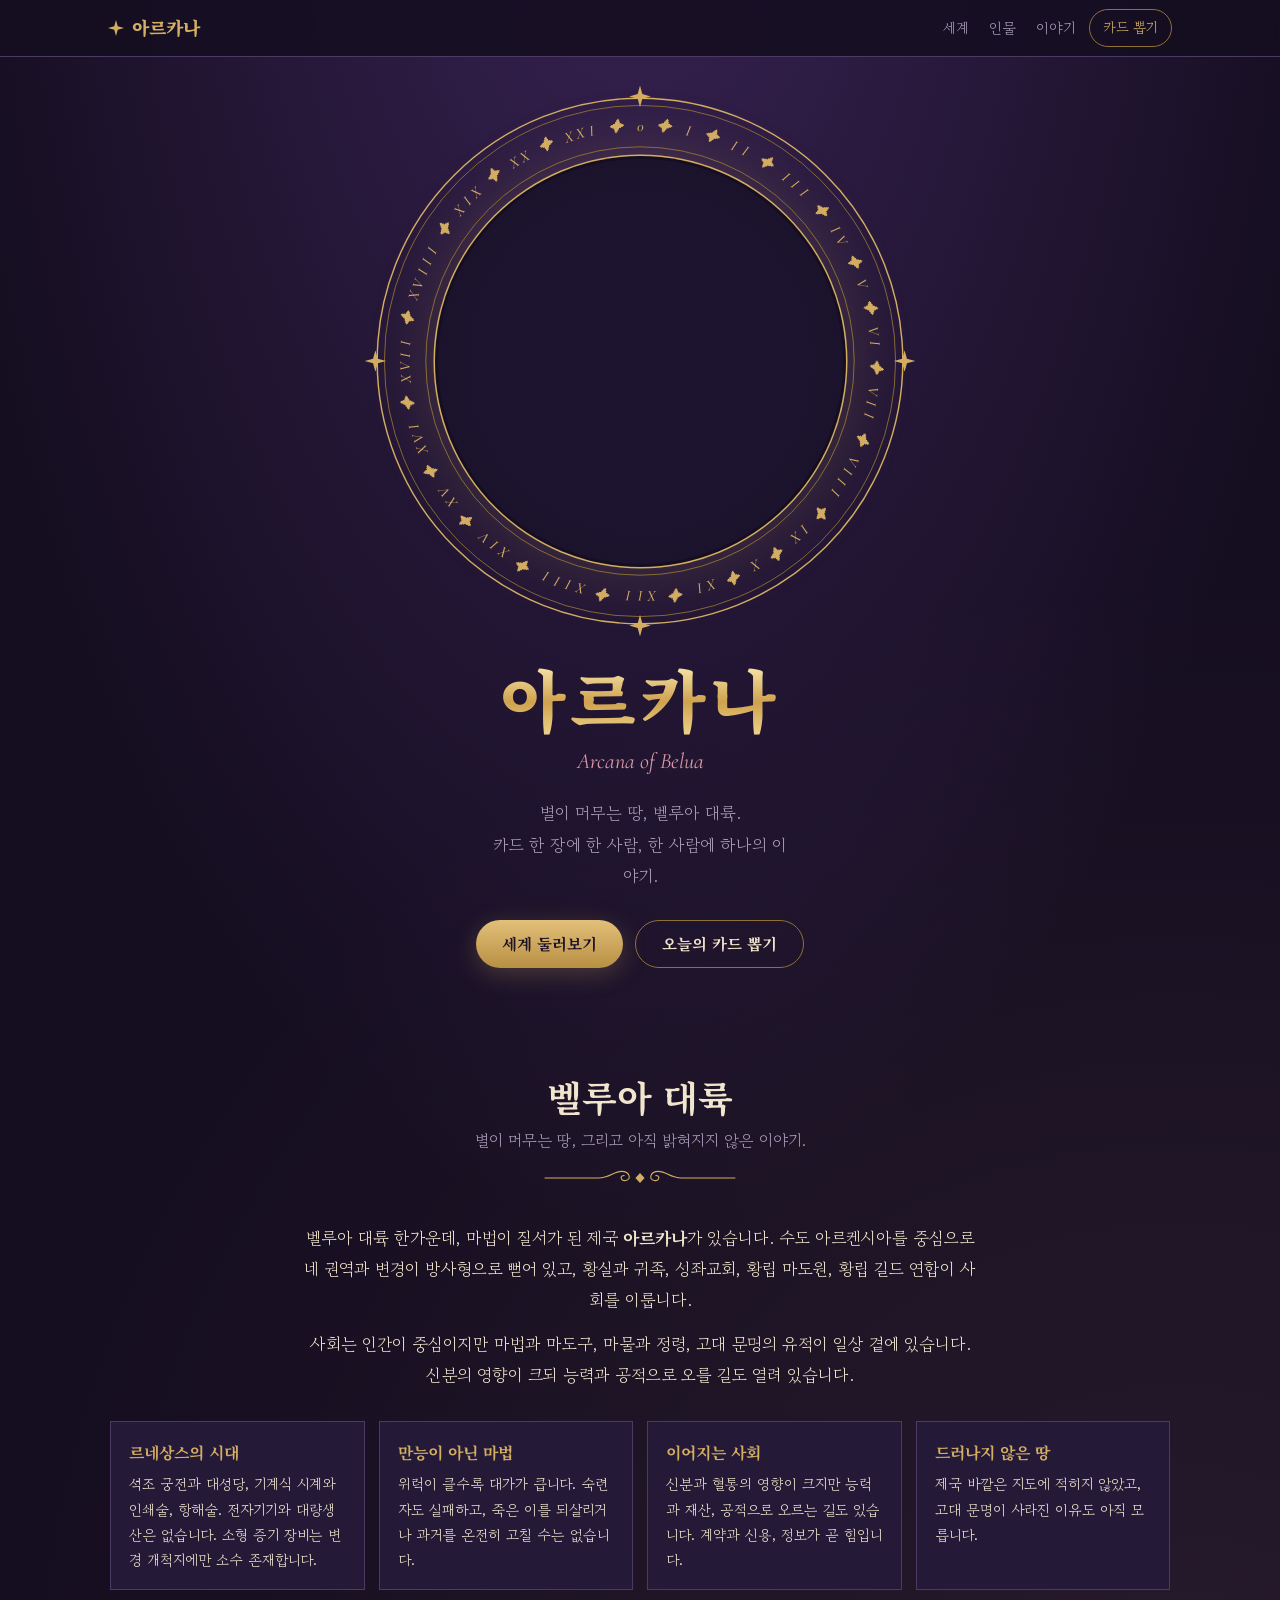
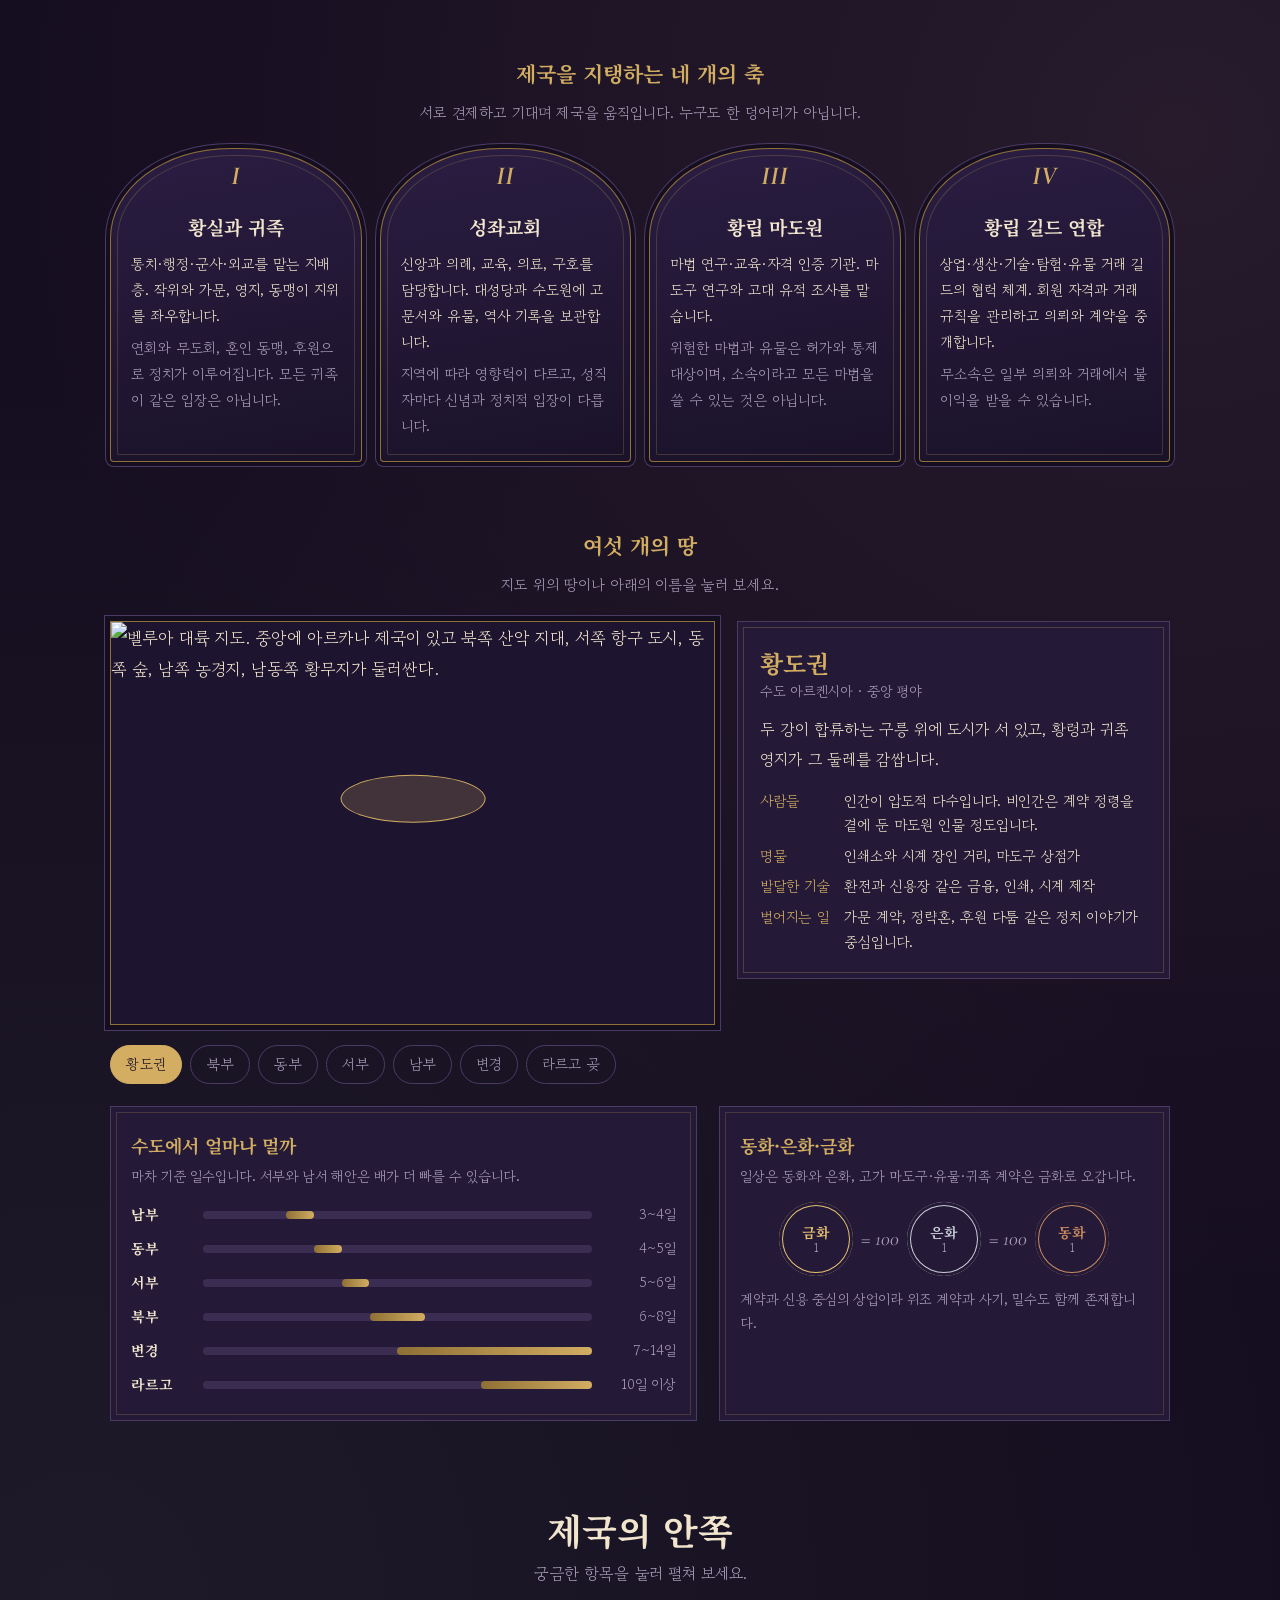
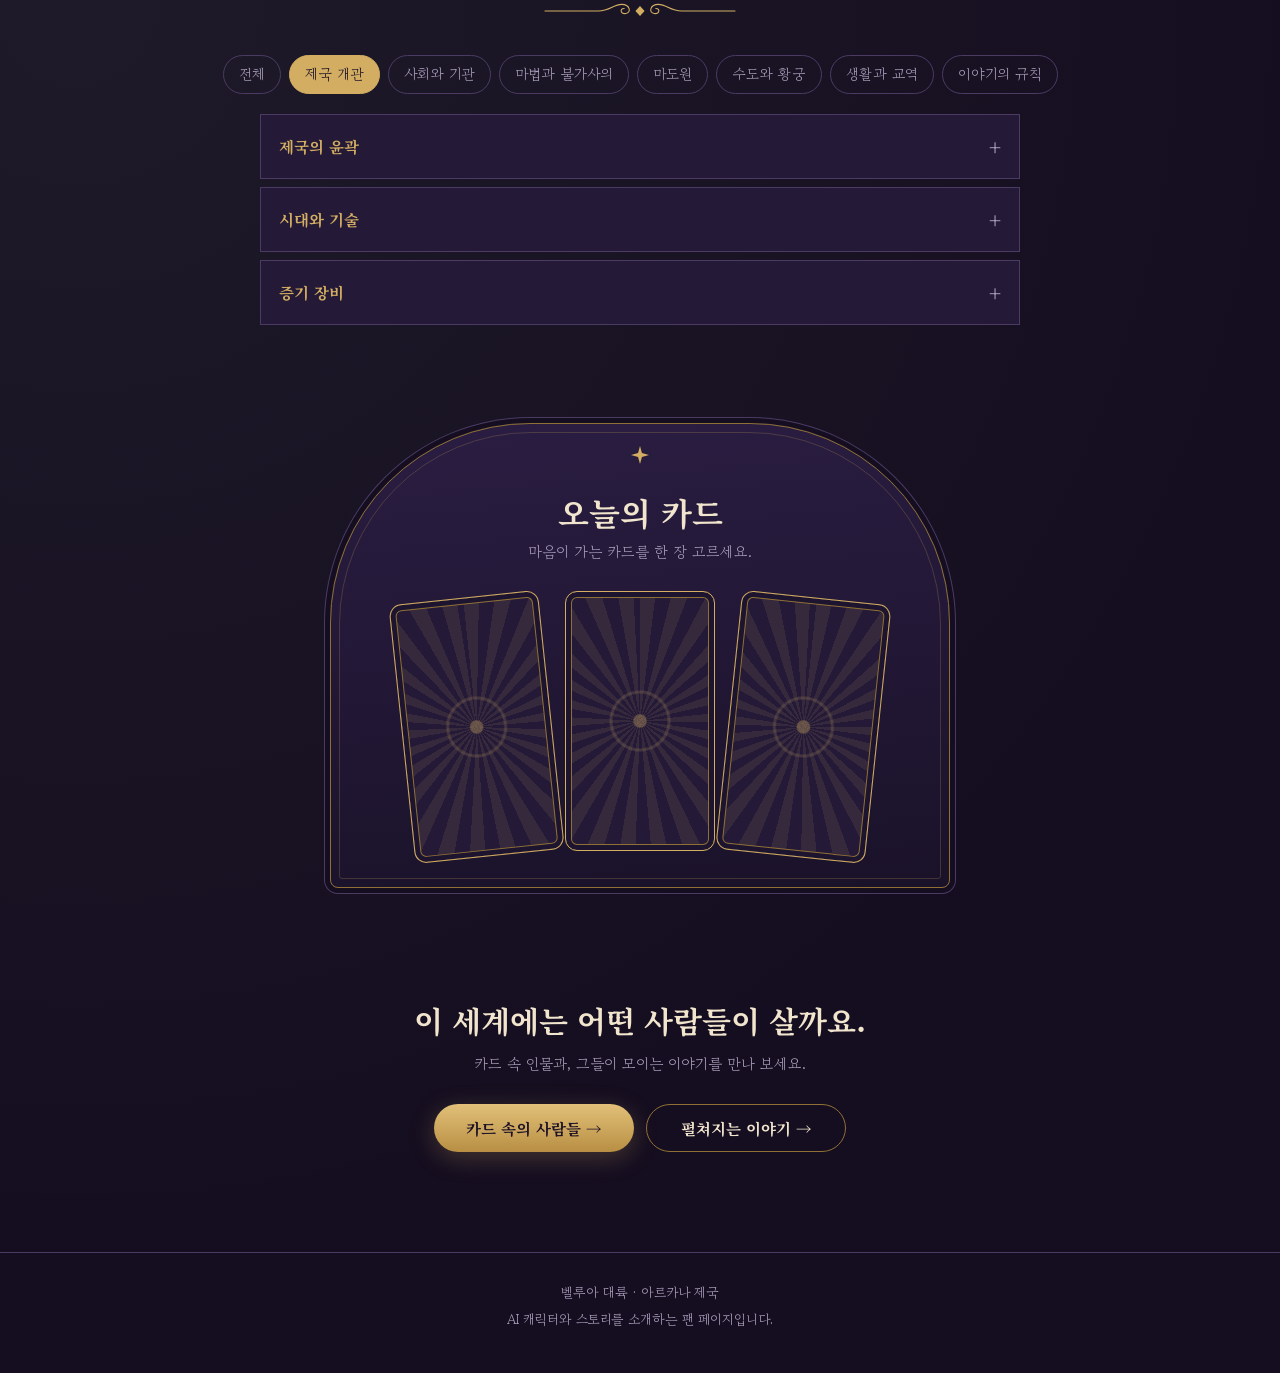
==== commit 296452cf: "char" ====
--- a/index.html
+++ b/index.html
@@ -4,7 +4,7 @@
 <meta charset="utf-8">
 <meta name="viewport" content="width=device-width, initial-scale=1, viewport-fit=cover">
 <title>아르카나 | 벨루아 대륙의 카드들</title>
-<meta name="description" content="카드 한 장에 한 사람, 한 사람에 하나의 이야기. 벨루아 대륙 아르카나 제국의 AI 캐릭터와 스토리를 만나 보세요.">
+<meta name="description" content="카드 한 장에 한 사람, 한 사람에 하나의 이야기. 벨루아 대륙 아르카나 제국의 세계관과 AI 캐릭터, 스토리를 만나 보세요.">
 <meta property="og:title" content="아르카나 | 벨루아 대륙의 카드들">
 <meta property="og:description" content="별이 머무는 땅에서 만나는 타로 캐릭터와 이야기.">
 <meta property="og:image" content="https://i.ibb.co/F4XCshdC/image.png">
@@ -12,194 +12,7 @@
 <link rel="preconnect" href="https://fonts.googleapis.com">
 <link rel="preconnect" href="https://fonts.gstatic.com" crossorigin>
 <link href="https://fonts.googleapis.com/css2?family=Cormorant+Garamond:ital,wght@0,500;0,700;1,500;1,700&family=Gowun+Batang:wght@400;700&family=Noto+Serif+KR:wght@500;700;900&display=swap" rel="stylesheet">
-<style>
-:root{
-  --bg:#150e20; --bg2:#1d1430; --panel:#241a38; --line:#4b3b63;
-  --gold:#d2ad62; --gold-d:#8f7035; --ivory:#f1e5cd; --muted:#a99dba;
-  --rose:#d99aa5; --sage:#93b9a3;
-  --head:'Noto Serif KR',serif; --body:'Gowun Batang','Noto Serif KR',serif; --lat:'Cormorant Garamond',serif;
-  --map:url('https://i.ibb.co/F4XCshdC/image.png');
-}
-*{box-sizing:border-box;margin:0;padding:0}
-html{scroll-behavior:smooth;scroll-padding-top:70px;-webkit-text-size-adjust:100%}
-body{
-  background:
-    radial-gradient(ellipse 80% 50% at 50% -8%,#3b2458 0%,transparent 70%),
-    radial-gradient(circle at 92% 38%,rgba(217,154,165,.09),transparent 38%),
-    radial-gradient(circle at 6% 70%,rgba(147,185,163,.07),transparent 36%),
-    var(--bg);
-  color:var(--ivory);font-family:var(--body);font-size:17px;line-height:1.85;overflow-x:hidden;
-}
-button{font:inherit;color:inherit;background:none;border:0;cursor:pointer}
-a{color:inherit}
-:focus-visible{outline:2px solid var(--gold);outline-offset:3px}
-.wrap{max-width:1100px;margin:0 auto;padding:0 20px}
-.sr{position:absolute;width:1px;height:1px;overflow:hidden;clip:rect(0 0 0 0)}
-
-/* ---------- 상단 ---------- */
-.top{position:sticky;top:0;z-index:30;background:rgba(21,14,32,.88);backdrop-filter:blur(8px);-webkit-backdrop-filter:blur(8px);border-bottom:1px solid var(--line)}
-.top .in{max-width:1100px;margin:0 auto;height:56px;padding:0 18px;display:flex;align-items:center;justify-content:space-between;gap:10px}
-.logo{display:flex;align-items:center;gap:8px;font-family:var(--head);font-weight:900;font-size:18px;color:var(--gold);text-decoration:none}
-.logo svg{width:16px;height:16px;fill:var(--gold)}
-.top nav{display:flex;align-items:center;gap:0;white-space:nowrap}
-.logo{white-space:nowrap}
-.top nav a{font-size:14.5px;color:var(--muted);text-decoration:none;padding:8px 10px;transition:color .2s}
-.top nav a:hover{color:var(--ivory)}
-.pill{border:1px solid var(--gold-d);color:var(--gold);padding:5px 13px;border-radius:99px;font-size:14px;margin-left:4px;white-space:nowrap;transition:background .2s}
-@media(max-width:480px){.top .in{padding:0 12px}.logo{font-size:16px}.top nav a{padding:8px 7px;font-size:14px}.pill{padding:5px 11px;font-size:13.5px}}
-.pill:hover{background:rgba(210,173,98,.14)}
-
-/* ---------- 히어로 ---------- */
-.hero{padding:34px 0 20px;text-align:center}
-.halo{position:relative;width:min(540px,90%);aspect-ratio:1;margin:0 auto;--px:0px;--py:0px}
-.ring{position:absolute;inset:0;width:100%;height:100%;overflow:visible}
-.spin{transform-origin:300px 300px;animation:spin 220s linear infinite}
-@keyframes spin{to{transform:rotate(360deg)}}
-.ring text{font-family:var(--lat);font-style:italic;font-size:21px;fill:var(--gold)}
-.disc{
-  position:absolute;inset:12.5%;border-radius:50%;
-  background:var(--map) 50% 46%/cover,var(--bg2);
-  box-shadow:0 0 0 3px var(--bg),0 0 0 4.5px var(--gold),0 0 70px rgba(210,173,98,.22);
-  transform:translate(var(--px),var(--py));transition:transform .25s ease-out;
-}
-.disc::after{content:"";position:absolute;inset:0;border-radius:50%;background:radial-gradient(circle,transparent 52%,rgba(21,14,32,.6))}
-.hero h1{margin-top:26px;font-family:var(--head);font-weight:900;font-size:clamp(40px,10vw,68px);line-height:1.2;letter-spacing:.06em;
-  background:linear-gradient(180deg,#f8e6ab 10%,#cfa24f 55%,#f1d890);-webkit-background-clip:text;background-clip:text;color:transparent}
-.hero .en{font-family:var(--lat);font-style:italic;font-size:22px;color:var(--rose);margin-top:2px}
-.hero .tag{margin:16px auto 28px;max-width:34ch;text-wrap:balance;color:var(--muted);font-size:17px}
-.cta{display:flex;flex-wrap:wrap;gap:12px;justify-content:center}
-.btn{display:inline-flex;align-items:center;justify-content:center;min-height:48px;padding:0 26px;border-radius:99px;font-family:var(--head);font-weight:700;font-size:15.5px;text-decoration:none;transition:transform .2s,background .2s}
-.btn.main{background:linear-gradient(180deg,#e2c079,#b88f43);color:#1d1226;box-shadow:0 6px 24px rgba(210,173,98,.25)}
-.btn.main:hover{transform:translateY(-2px)}
-.btn.ghost{border:1px solid var(--gold-d);color:var(--ivory)}
-.btn.ghost:hover{background:rgba(210,173,98,.12)}
-.hero .halo,.hero h1,.hero .en,.hero .tag,.hero .cta{animation:rise 1.1s cubic-bezier(.2,.7,.2,1) both}
-.hero h1{animation-delay:.15s}.hero .en{animation-delay:.25s}.hero .tag{animation-delay:.35s}.hero .cta{animation-delay:.45s}
-@keyframes rise{from{opacity:0;transform:translateY(18px)}to{opacity:1;transform:none}}
-
-/* ---------- 섹션 공통 ---------- */
-section{padding:84px 0 8px}
-.head{text-align:center;margin-bottom:34px}
-.head h2{font-family:var(--head);font-weight:700;font-size:clamp(26px,5.5vw,36px);line-height:1.4}
-.head p{color:var(--muted);margin-top:4px;font-size:16px}
-.fl{display:block;width:200px;height:20px;margin:12px auto 0;color:var(--gold)}
-
-/* ---------- 지도 ---------- */
-.atlas{display:grid;gap:22px;align-items:start}
-.atlas>*{min-width:0}
-@media(min-width:900px){.atlas{grid-template-columns:1.4fr 1fr}}
-.mapwrap{position:relative;border:1px solid var(--gold-d);background:var(--bg2);box-shadow:0 0 0 5px var(--bg),0 0 0 6px var(--line)}
-.mapwrap img{display:block;width:100%;height:auto}
-.hs{position:absolute;transform:translate(-50%,-50%);border-radius:50%;border:1px solid transparent;transition:background .25s,border-color .25s}
-.hs:hover,.hs.on{background:rgba(210,173,98,.2);border-color:var(--gold)}
-.chips{display:flex;flex-wrap:wrap;gap:8px;margin-top:20px}
-@media(max-width:899px){.chips{flex-wrap:nowrap;overflow-x:auto;scrollbar-width:none;padding-bottom:4px}.chips::-webkit-scrollbar{display:none}}
-.chip{white-space:nowrap;border:1px solid var(--line);border-radius:99px;padding:5px 15px;font-size:14.5px;color:var(--muted);transition:all .2s}
-.chip:hover{color:var(--ivory)}
-.chip[aria-pressed="true"]{border-color:var(--gold);color:#1d1226;background:var(--gold)}
-.panel{border:1px solid var(--line);background:var(--panel);padding:24px 22px;position:relative;min-height:260px}
-.panel::before{content:"";position:absolute;inset:5px;border:1px solid rgba(210,173,98,.25);pointer-events:none}
-.panel h3{font-family:var(--head);font-size:24px;font-weight:700;color:var(--gold);line-height:1.4}
-.panel .where{font-size:14px;color:var(--muted);margin-bottom:10px}
-.panel p{font-size:16px;line-height:1.85}
-.panel .hook{margin-top:12px;color:var(--rose);font-style:italic;font-size:15px}
-.panel .days{display:inline-block;margin-top:14px;border:1px solid var(--line);border-radius:99px;padding:1px 12px;font-size:13px;color:var(--muted)}
-
-/* ---------- 카드 ---------- */
-.filters{display:flex;justify-content:center;gap:8px;margin-bottom:26px;flex-wrap:wrap}
-.hint{display:none;text-align:center;color:var(--muted);font-size:13.5px;margin:-10px 0 4px}
-.rail{display:flex;gap:16px;overflow-x:auto;scroll-snap-type:x mandatory;padding:14px 20px 26px;scrollbar-width:none;scroll-padding:0 20px}
-.rail::-webkit-scrollbar{display:none}
-@media(max-width:899px){.hint{display:block}}
-@media(min-width:900px){.rail{display:grid;grid-template-columns:repeat(auto-fill,minmax(235px,1fr));gap:26px 22px;overflow:visible;padding:14px 0 20px}}
-.tcard{flex:0 0 min(74%,300px);scroll-snap-align:center;container-type:inline-size;aspect-ratio:300/520;perspective:1400px;position:relative}
-@media(min-width:900px){.tcard{flex:none;transition:transform .3s}.tcard:hover{transform:translateY(-6px)}}
-.inner{position:absolute;inset:0;transform-style:preserve-3d;transition:transform .85s cubic-bezier(.2,.7,.2,1)}
-.tcard.flipped .inner{transform:rotateY(180deg)}
-.face{position:absolute;inset:0;-webkit-backface-visibility:hidden;backface-visibility:hidden;border-radius:4.5cqw;overflow:hidden;
-  background:linear-gradient(165deg,#2f2248,#1a1229 70%);
-  box-shadow:inset 0 0 0 1.6cqw var(--bg),inset 0 0 0 1.9cqw var(--gold-d),0 14px 34px rgba(0,0,0,.45)}
-.back{transform:rotateY(180deg)}
-.flip{position:absolute;inset:0;z-index:3;width:100%}
-.cn{position:absolute;width:13cqw;height:13cqw;color:var(--a);z-index:2;pointer-events:none}
-.cn.a{top:3.4cqw;left:3.4cqw}.cn.b{top:3.4cqw;right:3.4cqw;transform:scaleX(-1)}
-.cn.c{bottom:3.4cqw;left:3.4cqw;transform:scaleY(-1)}.cn.d{bottom:3.4cqw;right:3.4cqw;transform:scale(-1)}
-.art{position:absolute;top:9cqw;left:12cqw;width:76cqw;height:112cqw;border-radius:38cqw 38cqw 3cqw 3cqw;overflow:hidden;
-  background:#120b1d;box-shadow:0 0 0 1.1cqw #150e20,0 0 0 1.7cqw var(--a)}
-.art img{width:100%;height:100%;object-fit:cover;display:block}
-.ph{position:relative;width:100%;height:100%;
-  background:
-   radial-gradient(circle at 50% 36%,color-mix(in srgb,var(--a) 60%,transparent),transparent 62%),
-   repeating-conic-gradient(from 0deg at 50% 36%,rgba(255,255,255,.06) 0 4deg,transparent 4deg 9deg),
-   linear-gradient(#2a1e40,#150e20)}
-.ph i{position:absolute;left:0;right:0;top:34%;text-align:center;font-family:var(--lat);font-style:italic;font-weight:700;font-size:30cqw;line-height:1;color:rgba(241,229,205,.28)}
-.ph svg{position:absolute;left:50%;top:15%;width:9cqw;height:9cqw;transform:translateX(-50%);fill:var(--a)}
-.plate{position:absolute;left:0;right:0;top:124cqw;display:flex;flex-direction:column;align-items:center;text-align:center;color:var(--ivory)}
-.plate .num{font-family:var(--lat);font-weight:700;font-size:11cqw;line-height:1;color:var(--a)}
-.plate .nm{font-family:var(--head);font-weight:700;font-size:7.6cqw;line-height:1.3;margin-top:1.6cqw}
-.plate .en{font-family:var(--lat);font-style:italic;font-size:6.2cqw;color:var(--muted);line-height:1.2}
-.back{padding:15cqw 13cqw 12cqw;display:flex;flex-direction:column;text-align:center;overflow:auto}
-.back .role{font-size:5.2cqw;color:var(--a);line-height:1.5}
-.back h3{font-family:var(--head);font-weight:700;font-size:8.6cqw;line-height:1.35;margin-top:1.5cqw}
-.back .age{font-family:var(--lat);font-style:italic;font-size:5.8cqw;color:var(--muted)}
-.back .fl{width:60%;height:5cqw;margin:3cqw auto;color:var(--a)}
-.back .hook{font-size:5.5cqw;line-height:1.75;color:var(--ivory)}
-.kw{list-style:none;display:flex;flex-wrap:wrap;justify-content:center;gap:1.6cqw;margin-top:4cqw}
-.kw li{border:1px solid color-mix(in srgb,var(--a) 70%,transparent);color:var(--a);border-radius:99px;padding:.4cqw 3.2cqw;font-size:4.6cqw}
-.acts{margin-top:auto;padding-top:4cqw;display:flex;flex-direction:column;gap:2cqw;align-items:center;position:relative;z-index:4}
-.go{display:inline-flex;align-items:center;justify-content:center;min-height:11cqw;padding:0 7cqw;border-radius:99px;background:var(--a);color:#1a1229;font-family:var(--head);font-weight:700;font-size:5cqw;text-decoration:none}
-.fb{font-size:4.6cqw;color:var(--muted);padding:1.5cqw 4cqw;position:relative;z-index:4}
-
-/* ---------- 이야기 ---------- */
-.stories{display:grid;grid-template-columns:repeat(auto-fit,minmax(290px,1fr));gap:22px}
-.poster{position:relative;border:1px solid var(--gold-d);background:linear-gradient(170deg,#2a1d42,#1a1229);padding:34px 26px 28px;box-shadow:0 0 0 5px var(--bg),0 0 0 6px var(--line)}
-.poster::before{content:"";position:absolute;inset:7px;border:1px solid rgba(210,173,98,.22);pointer-events:none}
-.poster .st{position:absolute;top:14px;right:16px;font-size:12.5px;border:1px solid var(--gold-d);color:var(--gold);border-radius:99px;padding:0 10px}
-.poster.soon .st{border-color:var(--line);color:var(--muted)}
-.poster h3{font-family:var(--head);font-weight:900;font-size:26px;line-height:1.35;color:var(--gold);margin-top:6px}
-.poster .one{font-style:italic;color:var(--rose);margin:6px 0 12px;font-size:16px}
-.poster p{font-size:15.5px;line-height:1.8}
-.poster .gen{margin-top:12px;color:var(--muted);font-size:13.5px}
-.who{display:flex;flex-wrap:wrap;gap:8px;margin-top:18px}
-.who button{border:1px solid var(--line);border-radius:99px;padding:4px 14px 4px 10px;font-size:14px;display:flex;gap:8px;align-items:center;transition:border-color .2s}
-.who button:hover{border-color:var(--gold)}
-.who b{font-family:var(--lat);font-style:italic;color:var(--gold);font-size:17px;line-height:1}
-.veil{display:flex;gap:10px;margin-top:20px}
-.veil span{flex:1;aspect-ratio:3/5;border:1px solid var(--gold-d);border-radius:8px;display:flex;align-items:center;justify-content:center;font-family:var(--lat);font-style:italic;font-weight:700;font-size:24px;color:rgba(210,173,98,.6);
-  background:repeating-conic-gradient(from 0deg at 50% 50%,rgba(210,173,98,.08) 0 6deg,transparent 6deg 12deg),#1c1330}
-
-/* ---------- 마무리 ---------- */
-.end{text-align:center;padding:90px 20px 60px}
-.end h2{font-family:var(--head);font-weight:700;font-size:clamp(24px,5vw,32px);line-height:1.5;margin-bottom:22px}
-footer{border-top:1px solid var(--line);padding:26px 20px 40px;text-align:center;color:var(--muted);font-size:13.5px;line-height:2}
-
-/* ---------- 카드 뽑기 ---------- */
-dialog{margin:auto;border:1px solid var(--gold-d);background:var(--bg2);color:var(--ivory);width:min(440px,92%);max-height:92dvh;overflow:auto;padding:30px 20px 26px;text-align:center;border-radius:6px;box-shadow:0 0 0 5px var(--bg),0 0 0 6px var(--line),0 30px 80px rgba(0,0,0,.6)}
-dialog::backdrop{background:rgba(10,6,18,.82)}
-dialog h2{font-family:var(--head);font-size:22px;font-weight:700;line-height:1.5}
-dialog .sub{color:var(--muted);font-size:15px;margin:2px 0 20px}
-.x{position:absolute;top:8px;right:12px;font-size:26px;color:var(--muted);width:40px;height:40px}
-.deck{display:flex;justify-content:center;gap:10px}
-.dk{width:30%;aspect-ratio:300/520;border:1px solid var(--gold);border-radius:10px;transition:transform .3s;
-  background:radial-gradient(circle at 50% 50%,rgba(210,173,98,.35) 0 4%,transparent 5% 18%,rgba(210,173,98,.18) 19% 20%,transparent 21%),
-   repeating-conic-gradient(from 0deg at 50% 50%,rgba(210,173,98,.1) 0 7deg,transparent 7deg 14deg),#241a38;
-  box-shadow:inset 0 0 0 5px var(--bg2),inset 0 0 0 6px var(--gold-d)}
-.dk:nth-child(1){transform:rotate(-6deg) translateY(6px)}.dk:nth-child(3){transform:rotate(6deg) translateY(6px)}
-.dk:hover{transform:translateY(-8px) rotate(0)}
-.res .tcard{width:min(240px,70%);margin:0 auto;flex:none}
-.res .tcard.pop{animation:pop .8s cubic-bezier(.2,.7,.2,1)}
-@keyframes pop{from{opacity:0;transform:scale(.8) rotate(-5deg)}to{opacity:1;transform:none}}
-.res h3{font-family:var(--head);font-size:19px;margin-top:20px;line-height:1.5}
-.res p{color:var(--muted);font-size:14.5px;margin-top:2px}
-.res .cta{margin-top:20px}
-.res .btn{min-height:44px;padding:0 20px;font-size:14.5px}
-
-@media(prefers-reduced-motion:reduce){
-  html{scroll-behavior:auto}
-  .spin,.hero *,.res .tcard.pop{animation:none!important}
-  .inner,.disc,.tcard{transition:none!important}
-}
-</style>
+<link rel="stylesheet" href="css/style.css">
 </head>
 <body>
 
@@ -229,26 +42,22 @@
     <a class="logo" href="#top"><svg viewBox="0 0 24 24" aria-hidden="true"><use href="#star8"/></svg>아르카나</a>
     <nav aria-label="바로가기">
       <a href="#world">세계</a>
-      <a href="#cast">인물</a>
-      <a href="#tales">이야기</a>
-      <button class="pill" type="button" data-draw>카드 뽑기</button>
+      <a href="characters.html">인물</a>
+      <a href="stories.html">이야기</a>
+      <a class="pill" href="#draw">카드 뽑기</a>
     </nav>
   </div>
 </header>
 
 <main id="top">
 
-<!-- 히어로 -->
+<!-- 히어로 : 주소로 들어오면 가장 먼저 보이는 세계 소개 -->
 <div class="hero">
   <div class="halo" id="halo" role="img" aria-label="벨루아 대륙 지도를 감싼 타로 로마 숫자 고리">
     <svg class="ring" viewBox="0 0 600 600" aria-hidden="true">
       <circle cx="300" cy="300" r="292" fill="none" stroke="#d2ad62" stroke-width="1.6"/>
       <circle cx="300" cy="300" r="284" fill="none" stroke="#8f7035" stroke-width="1"/>
       <circle cx="300" cy="300" r="238" fill="none" stroke="#8f7035" stroke-width="1"/>
-      <g class="spin">
-        <path id="rp" d="M300 300m-262 0a262 262 0 1 1 524 0a262 262 0 1 1-524 0" fill="none"/>
-        <text><textPath href="#rp" textLength="1630" lengthAdjust="spacing">0 ✦ I ✦ II ✦ III ✦ IV ✦ V ✦ VI ✦ VII ✦ VIII ✦ IX ✦ X ✦ XI ✦ XII ✦ XIII ✦ XIV ✦ XV ✦ XVI ✦ XVII ✦ XVIII ✦ XIX ✦ XX ✦ XXI ✦</textPath></text>
-      </g>
       <g fill="#d2ad62">
         <use href="#star8" x="288" y="-6" width="24" height="24"/>
         <use href="#star8" x="288" y="582" width="24" height="24"/>
@@ -256,14 +65,15 @@
         <use href="#star8" x="582" y="288" width="24" height="24"/>
       </g>
     </svg>
+    <div class="ringtext" id="ringtext" aria-hidden="true"></div>
     <div class="disc"></div>
   </div>
   <h1>아르카나</h1>
   <p class="en">Arcana of Belua</p>
-  <p class="tag">카드 한 장에 한 사람, 한 사람에 하나의 이야기.</p>
+  <p class="tag">별이 머무는 땅, 벨루아 대륙.<br>카드 한 장에 한 사람, 한 사람에 하나의 이야기.</p>
   <div class="cta">
-    <button class="btn main" type="button" data-draw>오늘의 카드 뽑기</button>
-    <a class="btn ghost" href="#cast">인물 모두 보기</a>
+    <a class="btn main" href="#world">세계 둘러보기</a>
+    <a class="btn ghost" href="#draw">오늘의 카드 뽑기</a>
   </div>
 </div>
 
@@ -275,6 +85,36 @@
       <p>별이 머무는 땅, 그리고 아직 밝혀지지 않은 이야기.</p>
       <svg class="fl" aria-hidden="true"><use href="#flourish"/></svg>
     </div>
+    <div class="intro">
+      <p>벨루아 대륙 한가운데, 마법이 질서가 된 제국 <b>아르카나</b>가 있습니다. 수도 아르켄시아를 중심으로 네 권역과 변경이 방사형으로 뻗어 있고, 황실과 귀족, 성좌교회, 황립 마도원, 황립 길드 연합이 사회를 이룹니다.</p>
+      <p>사회는 인간이 중심이지만 마법과 마도구, 마물과 정령, 고대 문명의 유적이 일상 곁에 있습니다. 신분의 영향이 크되 능력과 공적으로 오를 길도 열려 있습니다.</p>
+    </div>
+    <div class="facts">
+      <div class="fact"><h3>르네상스의 시대</h3><p>석조 궁전과 대성당, 기계식 시계와 인쇄술, 항해술. 전자기기와 대량생산은 없습니다. 소형 증기 장비는 변경 개척지에만 소수 존재합니다.</p></div>
+      <div class="fact"><h3>만능이 아닌 마법</h3><p>위력이 클수록 대가가 큽니다. 숙련자도 실패하고, 죽은 이를 되살리거나 과거를 온전히 고칠 수는 없습니다.</p></div>
+      <div class="fact"><h3>이어지는 사회</h3><p>신분과 혈통의 영향이 크지만 능력과 재산, 공적으로 오르는 길도 있습니다. 계약과 신용, 정보가 곧 힘입니다.</p></div>
+      <div class="fact"><h3>드러나지 않은 땅</h3><p>제국 바깥은 지도에 적히지 않았고, 고대 문명이 사라진 이유도 아직 모릅니다.</p></div>
+    </div>
+
+    <h3 class="sub-h">제국을 지탱하는 네 개의 축</h3>
+    <p class="sub-p">서로 견제하고 기대며 제국을 움직입니다. 누구도 한 덩어리가 아닙니다.</p>
+    <div class="pillars">
+      <div class="pillar"><span class="rn">I</span><h3>황실과 귀족</h3>
+        <p>통치·행정·군사·외교를 맡는 지배층. 작위와 가문, 영지, 동맹이 지위를 좌우합니다.</p>
+        <p>연회와 무도회, 혼인 동맹, 후원으로 정치가 이루어집니다. 모든 귀족이 같은 입장은 아닙니다.</p></div>
+      <div class="pillar"><span class="rn">II</span><h3>성좌교회</h3>
+        <p>신앙과 의례, 교육, 의료, 구호를 담당합니다. 대성당과 수도원에 고문서와 유물, 역사 기록을 보관합니다.</p>
+        <p>지역에 따라 영향력이 다르고, 성직자마다 신념과 정치적 입장이 다릅니다.</p></div>
+      <div class="pillar"><span class="rn">III</span><h3>황립 마도원</h3>
+        <p>마법 연구·교육·자격 인증 기관. 마도구 연구와 고대 유적 조사를 맡습니다.</p>
+        <p>위험한 마법과 유물은 허가와 통제 대상이며, 소속이라고 모든 마법을 쓸 수 있는 것은 아닙니다.</p></div>
+      <div class="pillar"><span class="rn">IV</span><h3>황립 길드 연합</h3>
+        <p>상업·생산·기술·탐험·유물 거래 길드의 협력 체계. 회원 자격과 거래 규칙을 관리하고 의뢰와 계약을 중개합니다.</p>
+        <p>무소속은 일부 의뢰와 거래에서 불이익을 받을 수 있습니다.</p></div>
+    </div>
+
+    <h3 class="sub-h">여섯 개의 땅</h3>
+    <p class="sub-p">지도 위의 땅이나 아래의 이름을 눌러 보세요.</p>
     <div class="atlas">
       <div>
         <div class="mapwrap" id="mapwrap">
@@ -284,42 +124,65 @@
       </div>
       <aside class="panel" id="panel" aria-live="polite"></aside>
     </div>
+
+    <div class="twin">
+      <div class="box">
+        <h3>수도에서 얼마나 멀까</h3>
+        <p>마차 기준 일수입니다. 서부와 남서 해안은 배가 더 빠를 수 있습니다.</p>
+        <div class="route"><b>남부</b><div class="bar"><i style="left:21.4%;width:7.1%"></i></div><span>3~4일</span></div>
+        <div class="route"><b>동부</b><div class="bar"><i style="left:28.6%;width:7.1%"></i></div><span>4~5일</span></div>
+        <div class="route"><b>서부</b><div class="bar"><i style="left:35.7%;width:7.1%"></i></div><span>5~6일</span></div>
+        <div class="route"><b>북부</b><div class="bar"><i style="left:42.9%;width:14.3%"></i></div><span>6~8일</span></div>
+        <div class="route"><b>변경</b><div class="bar"><i style="left:50%;width:50%"></i></div><span>7~14일</span></div>
+        <div class="route"><b>라르고</b><div class="bar"><i style="left:71.4%;width:28.6%"></i></div><span>10일 이상</span></div>
+      </div>
+      <div class="box">
+        <h3>동화·은화·금화</h3>
+        <p>일상은 동화와 은화, 고가 마도구·유물·귀족 계약은 금화로 오갑니다.</p>
+        <div class="coins" aria-label="1금화는 100은화, 1은화는 100동화">
+          <div class="coin g">금화<small>1</small></div><span class="eq">= 100</span>
+          <div class="coin s">은화<small>1</small></div><span class="eq">= 100</span>
+          <div class="coin c">동화<small>1</small></div>
+        </div>
+        <p style="margin:0">계약과 신용 중심의 상업이라 위조 계약과 사기, 밀수도 함께 존재합니다.</p>
+      </div>
+    </div>
+
+    <div class="lore" id="lore">
+      <div class="head">
+        <h2>제국의 안쪽</h2>
+        <p>궁금한 항목을 눌러 펼쳐 보세요.</p>
+        <svg class="fl" aria-hidden="true"><use href="#flourish"/></svg>
+      </div>
+      <div class="chips tabs" id="loreTabs" role="group" aria-label="설정 분류"></div>
+      <div id="loreList"></div>
+    </div>
   </div>
 </section>
 
-<!-- 인물 -->
-<section id="cast">
+<!-- 오늘의 카드 뽑기 -->
+<section id="draw">
   <div class="wrap">
-    <div class="head">
-      <h2>카드 속의 사람들</h2>
-      <p>카드를 눌러 뒤집어 보세요.</p>
-      <svg class="fl" aria-hidden="true"><use href="#flourish"/></svg>
-    </div>
-    <div class="filters" id="filters" role="group" aria-label="카드 종류">
-      <button class="chip" type="button" data-f="all" aria-pressed="true">전체</button>
-      <button class="chip" type="button" data-f="major" aria-pressed="false">대아르카나</button>
-      <button class="chip" type="button" data-f="minor" aria-pressed="false">소아르카나</button>
-    </div>
-    <p class="hint">옆으로 넘겨 카드를 확인하세요</p>
-  </div>
-  <div class="wrap"><div class="rail" id="rail" aria-label="인물 카드 목록"></div></div>
+    <div class="drawbox">
+      <svg class="star" viewBox="0 0 24 24" aria-hidden="true"><use href="#star8"/></svg>
+      <div id="dPick">
+        <h2>오늘의 카드</h2>
+        <p class="sub">마음이 가는 카드를 한 장 고르세요.</p>
+        <div class="deck" id="deck"></div>
+      </div>
+      <div class="res" id="res" hidden aria-live="polite"></div>
+    </div>
+  </div>
 </section>
 
-<!-- 이야기 -->
-<section id="tales">
-  <div class="wrap">
-    <div class="head">
-      <h2>펼쳐지는 이야기</h2>
-      <p>카드들이 한 무대에 모일 때, 이야기가 시작됩니다.</p>
-      <svg class="fl" aria-hidden="true"><use href="#flourish"/></svg>
-    </div>
-    <div class="stories" id="stories"></div>
-  </div>
-</section>
-
+<!-- 인물 / 이야기로 -->
 <div class="end">
-  <h2>오늘, 당신의 카드는<br>어떤 이야기를 고를까요.</h2>
-  <button class="btn main" type="button" data-draw>카드 뽑기</button>
+  <h2>이 세계에는 어떤 사람들이 살까요.</h2>
+  <p>카드 속 인물과, 그들이 모이는 이야기를 만나 보세요.</p>
+  <div class="cta">
+    <a class="btn main" href="characters.html">카드 속의 사람들 →</a>
+    <a class="btn ghost" href="stories.html">펼쳐지는 이야기 →</a>
+  </div>
 </div>
 
 </main>
@@ -329,238 +192,10 @@
   AI 캐릭터와 스토리를 소개하는 팬 페이지입니다.
 </footer>
 
-<dialog id="draw" aria-labelledby="dTitle">
-  <button class="x" type="button" id="dClose" aria-label="닫기">×</button>
-  <div id="dPick">
-    <h2 id="dTitle">오늘의 카드</h2>
-    <p class="sub">마음이 가는 카드를 한 장 고르세요.</p>
-    <div class="deck" id="deck"></div>
-  </div>
-  <div class="res" id="res" hidden></div>
-</dialog>
-
-<noscript><p style="text-align:center;padding:30px;color:#a99dba">인물 카드와 지도를 보려면 JavaScript를 켜 주세요.</p></noscript>
-
-<script>
-/* ============================================================
-   편집 영역 : 여기만 고치면 됩니다
-   img  = 카드 일러스트 주소 (비워 두면 장식 카드로 표시)
-   link = 채팅방 주소 (비워 두면 '대화 시작' 버튼 숨김)
-   ============================================================ */
-const CHARS = [
-  {id:'ruan', arc:'major', num:'0', en:'The Fool', name:'루안 페르딘', role:'유랑 광대 · 폐허 길잡이', age:'24세',
-   hook:'금지된 유적 앞에서 만난 떠돌이 광대. 웃음 뒤에 무엇을 접어 두었을까.', kw:['시작','자유','가능성','무모함'], a:'#5fb3a6', img:'', link:''},
-  {id:'astel', arc:'major', num:'I', en:'The Magician', name:'아스텔 비르카', role:'황립 마도원 원장', age:'',
-   hook:'동전 한 닢이 당신의 합격을 정한다. 앞면일까, 뒷면일까.', kw:['창조','기술','의지','솜씨'], a:'#a98bd1', img:'', link:''},
-  {id:'jeradin', arc:'major', num:'IV', en:'The Emperor', name:'제라딘 아르카나', role:'아르카나 제국의 황제', age:'56세',
-   hook:'제국을 짊어진 오래된 금빛의 사람. 그 무게를 아는 이는 아직 없다.', kw:['권위','질서','통제','책임'], a:'#d6a84a', img:'', link:''},
-  {id:'silen', arc:'major', num:'XIII', en:'Death', name:'실렌', role:'죽음의 정령', age:'',
-   hook:'인간의 이름도 직업도 없이, 자연 속에서 끝과 시작을 지켜보는 존재.', kw:['끝맺음','전환','재생'], a:'#8fbab0', img:'', link:''},
-  {id:'nero', arc:'major', num:'XV', en:'The Devil', name:'네로', role:'장난기 많은 유혹자', age:'',
-   hook:'장난스러운 웃음, 달콤한 거래. 어디까지가 진심일까.', kw:['유혹','욕망','거래','장난'], a:'#b9d65f', img:'', link:''},
-  {id:'vesper', arc:'major', num:'XVII', en:'The Star', name:'베스페르 아르덴', role:'라르고 성의 젊은 백작', age:'23세',
-   hook:'“무슨 일로 저를 찾아오신 건가요.”', kw:['희망','영감','성광','고요'], a:'#8fb3de', img:'', link:''},
-  {id:'adrian', arc:'major', num:'XIX', en:'The Sun', name:'아드리안', role:'아르카나 제국의 황태자', age:'26세',
-   hook:'한낮의 태양 같은 황태자. 그늘진 궁정에 불쑥 들어선 빛.', kw:['생명력','낙관','자신감','희망'], a:'#f0c267', img:'', link:''},
-  {id:'kairen', arc:'minor', num:'Ace', en:'Ace of Wands', name:'카이렌 바르트', role:'개척단장 · 화염술사', age:'29세',
-   hook:'변경의 지도 빈칸을 향해 가장 먼저 불을 붙이는 사람.', kw:['열정','추진력','야망'], a:'#e0805a', img:'', link:''},
-  {id:'rainel', arc:'minor', num:'Kn', en:'Knight of Swords', name:'라이넬 에버하르트', role:'황실 근위 기사단장 · 붉은 칼날', age:'32세',
-   hook:'일에서는 빈틈없는 기사단장, 연애에서는 거침없는 직진. 곤란한 쪽은 언제나 상대다.', kw:['직진','질서','충성','서툰 진심'], a:'#cf5d58', img:'', link:''},
-  {id:'rowen', arc:'minor', num:'Kn', en:'Knight of Cups', name:'로웬 델마레', role:'초대 사절 · 궁정 악사', age:'26세',
-   hook:'초대장을 전하는 다정한 악사. 진심과 예의의 경계는 아직 서툴다.', kw:['다정','낭만','서툰 감정'], a:'#9dbb9a', img:'', link:''}
-];
-
-const STORIES = [
-  {t:'찬란한 불협화음', st:'공개', one:'삼각관계는 질색인데요!?', gen:'궁정 로맨스 · 정치 드라마',
-   txt:'오래된 금처럼 묵직한 황제와 한낮처럼 눈부신 황태자. 부자가 함께 사는 궁정에서 당신의 선택이 균형을 흔듭니다.', who:['jeradin','adrian']},
-  {t:'황제의 일기 (가제)', st:'준비 중', one:'즉위 4년째, 서른의 황제가 밤마다 적는 기록.', gen:'궁정 로맨스',
-   txt:'정무의 고단함과 간택 성화 속에서, 황제는 무엇을 일기장에만 털어놓았을까.', who:['jeradin'], soon:true},
-  {t:'대성당의 네 장 (가제)', st:'준비 중', one:'아르켄시아 대성당, 아직 뒤집히지 않은 카드.', gen:'미스터리 · 로맨스',
-   txt:'종소리가 울리는 대성당에서 네 사람의 비밀이 한 장씩 펼쳐집니다.', veil:['V','II','XIV','XX'], soon:true}
-];
-
-const REGIONS = [
-  {id:'hwangdo', n:'황도권', w:'수도 아르켄시아 · 중앙 평야', d:'',
-   t:'두 강이 합류하는 구릉 위의 도시. 인쇄소와 시계 장인 거리, 마도구 상점가, 환전과 신용장이 발달했습니다. 이곳의 싸움은 검이 아니라 가문 계약과 후원 다툼으로 벌어집니다.', h:'', x:50,y:44,w2:24,h2:12},
-  {id:'north', n:'북부', w:'서리등뼈 산맥 · 관문 도시 하르덴', d:'마차 6~8일',
-   t:'눈이 깊고 겨울이 긴 광산과 요새의 땅. 마력을 전하는 푸른 광석 청은석과 서리강 무구가 명물입니다. 광부들은 갱도 입구에 소금과 빵을 놓아 둡니다.', h:'갱도의 이웃은 무엇을 지키고 있을까.', x:50,y:19,w2:26,h2:12},
-  {id:'east', n:'동부', w:'연구 도시 에베른 · 고대 숲 오래숲', d:'마차 4~5일',
-   t:'마도원 분원과 천문대, 유리와 렌즈, 약학과 증류의 땅. 그 너머로 해가 진 뒤엔 아무도 들어가지 않는 고대 숲이 이어집니다.', h:'숲은 길을 잃게 하는 것일까, 지키는 것일까.', x:79,y:41,w2:22,h2:12},
-  {id:'west', n:'서부', w:'무역 도시 델마레 · 안개 낀 만', d:'마차 5~6일',
-   t:'부두와 창고가 늘어선 무역의 심장. 신용 계약과 해상 보험, 정보 거래가 오갑니다. 새벽 해무 속 어시장이 유명하고, 연안에는 파도와 날씨를 파는 물 밑 이웃이 삽니다.', h:'', x:23,y:49,w2:25,h2:12},
-  {id:'south', n:'남부', w:'대수도원 도시 오르벨라 · 순례길', d:'마차 3~4일',
-   t:'밀밭과 포도밭, 수로와 풍차가 이어지는 평야. 포도주와 치즈, 꿀, 수도원 필사실이 명물입니다. 교회가 정령 신앙을 경계해 비인간은 드뭅니다.', h:'순례길 위에서 사라진 이들은 어디로 갔을까.', x:48,y:68,w2:24,h2:12},
-  {id:'frontier', n:'변경', w:'황무지 · 협곡 · 늪지 · 개척지', d:'마차 7~14일',
-   t:'지도의 빈칸을 메우러 들어간 개척민과 길잡이, 탐험가, 떠돌이 예인의 땅. 마물이 가장 흔하고 고대 유적 곳곳에서 정체불명의 현상이 보고됩니다. 이곳에서는 신분보다 실적이 통합니다.', h:'', x:79,y:61,w2:22,h2:12},
-  {id:'largo', n:'라르고 곶', w:'남서 해안 · 등대탑이 선 곶', d:'마차 10일 이상',
-   t:'소금과 어업으로 사는 아랫마을과 곶 끝의 성. 11년 전 무성의 밤에 해안 결계가 무너진 뒤로 사람이 줄었습니다. 별은 돌아왔지만 곶 상공에서만은 여전히 흐립니다.', h:'그날 밤, 별은 어디로 갔던 걸까.'}
-];
-
-/* ============================================================
-   동작 코드
-   ============================================================ */
-const $ = (s, r = document) => r.querySelector(s);
-const $$ = (s, r = document) => [...r.querySelectorAll(s)];
-const reduce = matchMedia('(prefers-reduced-motion: reduce)').matches;
-const byId = id => CHARS.find(c => c.id === id);
-
-/* ----- 카드 만들기 ----- */
-function makeCard(c){
-  const el = document.createElement('article');
-  el.className = 'tcard';
-  el.dataset.id = c.id;
-  el.style.setProperty('--a', c.a);
-  const art = c.img
-    ? `<img src="${c.img}" alt="${c.name} 일러스트" loading="lazy">`
-    : `<div class="ph"><svg aria-hidden="true"><use href="#star8"/></svg><i>${c.num}</i></div>`;
-  const corners = ['a','b','c','d'].map(k => `<svg class="cn ${k}" aria-hidden="true"><use href="#corner"/></svg>`).join('');
-  el.innerHTML = `
-    <div class="inner">
-      <div class="face front">
-        ${corners}
-        <div class="art">${art}</div>
-        <div class="plate"><span class="num">${c.num}</span><strong class="nm">${c.name}</strong><em class="en">${c.en}</em></div>
-        <button class="flip" type="button" aria-label="${c.name} 카드 뒤집기"></button>
-      </div>
-      <div class="face back">
-        ${corners}
-        <span class="role">${c.role}</span>
-        <h3>${c.name}</h3>
-        ${c.age ? `<span class="age">${c.age}</span>` : ''}
-        <svg class="fl" aria-hidden="true"><use href="#flourish"/></svg>
-        <p class="hook">${c.hook}</p>
-        <ul class="kw">${c.kw.map(k => `<li>${k}</li>`).join('')}</ul>
-        <div class="acts">
-          ${c.link ? `<a class="go" href="${c.link}" target="_blank" rel="noopener">대화 시작하기</a>` : ''}
-          <button class="fb flip" type="button">앞면 보기</button>
-        </div>
-      </div>
-    </div>`;
-  const front = $('.front', el), back = $('.back', el);
-  const set = on => {
-    el.classList.toggle('flipped', on);
-    front.inert = on; back.inert = !on;
-  };
-  set(false);
-  $$('.flip', el).forEach(b => b.addEventListener('click', () => set(!el.classList.contains('flipped'))));
-  el.setFlip = set;
-  return el;
-}
-
-/* ----- 인물 목록 / 필터 ----- */
-const rail = $('#rail');
-let filter = 'all';
-function renderCast(){
-  rail.replaceChildren(...CHARS.filter(c => filter === 'all' || c.arc === filter).map(makeCard));
-  rail.scrollTo({left:0});
-}
-$('#filters').addEventListener('click', e => {
-  const b = e.target.closest('[data-f]'); if(!b) return;
-  filter = b.dataset.f;
-  $$('#filters .chip').forEach(x => x.setAttribute('aria-pressed', x === b));
-  renderCast();
-});
-function focusChar(id){
-  const c = byId(id); if(!c) return;
-  if(filter !== 'all' && filter !== c.arc){ $('#filters [data-f="all"]').click(); }
-  const el = $(`.tcard[data-id="${id}"]`, rail); if(!el) return;
-  $('#cast').scrollIntoView({behavior: reduce ? 'auto' : 'smooth'});
-  setTimeout(() => {
-    el.scrollIntoView({behavior: reduce ? 'auto' : 'smooth', block:'nearest', inline:'center'});
-    el.setFlip(true);
-  }, reduce ? 0 : 500);
-}
-
-/* ----- 지도 ----- */
-const mapwrap = $('#mapwrap'), chips = $('#chips'), panel = $('#panel');
-REGIONS.forEach(r => {
-  if(r.x != null){
-    const h = document.createElement('button');
-    h.type = 'button'; h.className = 'hs'; h.dataset.r = r.id; h.setAttribute('aria-label', r.n);
-    h.style.cssText = `left:${r.x}%;top:${r.y}%;width:${r.w2}%;height:${r.h2}%`;
-    mapwrap.appendChild(h);
-  }
-  const c = document.createElement('button');
-  c.type = 'button'; c.className = 'chip'; c.dataset.r = r.id; c.textContent = r.n;
-  chips.appendChild(c);
-});
-function showRegion(id){
-  const r = REGIONS.find(x => x.id === id);
-  $$('[data-r]').forEach(el => {
-    const on = el.dataset.r === id;
-    el.classList.toggle('on', on);
-    if(el.classList.contains('chip')) el.setAttribute('aria-pressed', on);
-  });
-  panel.innerHTML = `<h3>${r.n}</h3><div class="where">${r.w}</div><p>${r.t}</p>
-    ${r.h ? `<p class="hook">${r.h}</p>` : ''}${r.d ? `<span class="days">수도에서 ${r.d}</span>` : ''}`;
-}
-[mapwrap, chips].forEach(box => box.addEventListener('click', e => {
-  const t = e.target.closest('[data-r]'); if(t) showRegion(t.dataset.r);
-}));
-showRegion('hwangdo');
-
-/* ----- 이야기 ----- */
-$('#stories').innerHTML = STORIES.map(s => `
-  <article class="poster${s.soon ? ' soon' : ''}">
-    <span class="st">${s.st}</span>
-    <h3>${s.t}</h3>
-    <p class="one">${s.one}</p>
-    <p>${s.txt}</p>
-    <p class="gen">${s.gen}</p>
-    ${s.who ? `<div class="who">${s.who.map(id => { const c = byId(id); return `<button type="button" data-who="${id}"><b>${c.num}</b>${c.name}</button>`; }).join('')}</div>` : ''}
-    ${s.veil ? `<div class="veil" aria-label="아직 공개되지 않은 카드 넉 장">${s.veil.map(v => `<span>${v}</span>`).join('')}</div>` : ''}
-  </article>`).join('');
-$('#stories').addEventListener('click', e => {
-  const b = e.target.closest('[data-who]'); if(b) focusChar(b.dataset.who);
-});
-
-/* ----- 오늘의 카드 ----- */
-const dlg = $('#draw'), deck = $('#deck'), res = $('#res'), dPick = $('#dPick');
-let picks = [];
-function openDraw(){
-  picks = [...CHARS].sort(() => Math.random() - .5).slice(0, 3);
-  deck.innerHTML = picks.map((c, i) => `<button class="dk" type="button" data-i="${i}" aria-label="${i + 1}번째 카드 고르기"></button>`).join('');
-  dPick.hidden = false; res.hidden = true; res.replaceChildren();
-  if(!dlg.open) dlg.showModal();
-}
-function reveal(i){
-  const c = picks[i];
-  const card = makeCard(c); card.classList.add('pop');
-  const box = document.createElement('div');
-  box.append(card);
-  const info = document.createElement('div');
-  info.innerHTML = `
-    <h3>오늘의 카드는 ‘${c.en}’</h3>
-    <p>${c.name} · ${c.role}</p>
-    <p>카드를 눌러 뒤집어 보세요.</p>
-    <div class="cta">
-      <button class="btn main" type="button" id="seeIt">인물 카드에서 보기</button>
-      <button class="btn ghost" type="button" id="again">다시 뽑기</button>
-    </div>`;
-  res.replaceChildren(box, info);
-  dPick.hidden = true; res.hidden = false;
-  $('#seeIt', res).onclick = () => { dlg.close(); focusChar(c.id); };
-  $('#again', res).onclick = openDraw;
-}
-deck.addEventListener('click', e => { const b = e.target.closest('.dk'); if(b) reveal(+b.dataset.i); });
-$$('[data-draw]').forEach(b => b.addEventListener('click', openDraw));
-$('#dClose').addEventListener('click', () => dlg.close());
-dlg.addEventListener('click', e => { if(e.target === dlg) dlg.close(); });
-
-/* ----- 히어로 시차 (마우스 환경에서만) ----- */
-const halo = $('#halo');
-if(!reduce && matchMedia('(hover:hover)').matches){
-  let raf = 0;
-  addEventListener('pointermove', e => {
-    cancelAnimationFrame(raf);
-    raf = requestAnimationFrame(() => {
-      const x = (e.clientX / innerWidth - .5) * 14, y = (e.clientY / innerHeight - .5) * 14;
-      halo.style.setProperty('--px', x + 'px'); halo.style.setProperty('--py', y + 'px');
-    });
-  }, {passive:true});
-}
-
-renderCast();
-</script>
+<noscript><p style="text-align:center;padding:30px;color:#a99dba">지도와 카드를 보려면 JavaScript를 켜 주세요.</p></noscript>
+
+<script src="js/data.js"></script>
+<script src="js/app.js"></script>
+<script src="js/index.js"></script>
 </body>
 </html>
--- a/css/style.css
+++ b/css/style.css
@@ -0,0 +1,255 @@
+:root{
+  --bg:#150e20; --bg2:#1d1430; --panel:#241a38; --line:#4b3b63;
+  --gold:#d2ad62; --gold-d:#8f7035; --ivory:#f1e5cd; --muted:#a99dba;
+  --rose:#d99aa5; --sage:#93b9a3;
+  --head:'Noto Serif KR',serif; --body:'Gowun Batang','Noto Serif KR',serif; --lat:'Cormorant Garamond',serif;
+  --map:url('https://i.ibb.co/F4XCshdC/image.png');
+}
+*{box-sizing:border-box;margin:0;padding:0}
+html{scroll-behavior:smooth;scroll-padding-top:70px;-webkit-text-size-adjust:100%}
+body{
+  background:
+    radial-gradient(ellipse 80% 50% at 50% -8%,#3b2458 0%,transparent 70%),
+    radial-gradient(circle at 92% 38%,rgba(217,154,165,.09),transparent 38%),
+    radial-gradient(circle at 6% 70%,rgba(147,185,163,.07),transparent 36%),
+    var(--bg);
+  color:var(--ivory);font-family:var(--body);font-size:17px;line-height:1.85;overflow-x:hidden;
+}
+button{font:inherit;color:inherit;background:none;border:0;cursor:pointer}
+a{color:inherit}
+:focus-visible{outline:2px solid var(--gold);outline-offset:3px}
+.wrap{max-width:1100px;margin:0 auto;padding:0 20px}
+
+/* ---------- 상단 ---------- */
+.top{position:sticky;top:0;z-index:30;background:rgba(21,14,32,.88);backdrop-filter:blur(8px);-webkit-backdrop-filter:blur(8px);border-bottom:1px solid var(--line)}
+.top .in{max-width:1100px;margin:0 auto;height:56px;padding:0 18px;display:flex;align-items:center;justify-content:space-between;gap:10px}
+.logo{display:flex;align-items:center;gap:8px;font-family:var(--head);font-weight:900;font-size:18px;color:var(--gold);text-decoration:none;white-space:nowrap}
+.logo svg{width:16px;height:16px;fill:var(--gold)}
+.top nav{display:flex;align-items:center;white-space:nowrap}
+.top nav a{font-size:14.5px;color:var(--muted);text-decoration:none;padding:8px 10px;transition:color .2s}
+.top nav a:hover,.top nav a[aria-current]{color:var(--ivory)}
+.pill{border:1px solid var(--gold-d);color:var(--gold)!important;padding:5px 13px!important;border-radius:99px;font-size:14px!important;margin-left:4px;transition:background .2s}
+.pill:hover{background:rgba(210,173,98,.14)}
+@media(max-width:480px){.top .in{padding:0 12px}.logo{font-size:16px}.top nav a{padding:8px 7px;font-size:14px}.pill{padding:5px 11px!important;font-size:13.5px!important}}
+
+/* ---------- 히어로 ---------- */
+.hero{padding:34px 0 20px;text-align:center}
+.halo{position:relative;width:min(540px,90%);aspect-ratio:1;margin:0 auto;container-type:inline-size;--px:0px;--py:0px}
+.ring{position:absolute;inset:0;width:100%;height:100%;overflow:visible}
+/* 회전하는 로마 숫자 고리: SVG 대신 HTML 요소를 돌려 iOS Safari에서도 동작 */
+.ringtext{position:absolute;inset:0;animation:spin 240s linear infinite;will-change:transform;-webkit-transform:translateZ(0);transform:translateZ(0)}
+.ringtext span{position:absolute;left:50%;top:50%;font-family:var(--lat);font-style:italic;font-weight:500;font-size:2.8cqw;line-height:1;color:var(--gold);white-space:pre;
+  transform:translate(-50%,-50%) rotate(var(--r)) translateY(-43.5cqw)}
+@keyframes spin{from{transform:translateZ(0) rotate(0deg)}to{transform:translateZ(0) rotate(360deg)}}
+@-webkit-keyframes spin{from{-webkit-transform:translateZ(0) rotate(0deg)}to{-webkit-transform:translateZ(0) rotate(360deg)}}
+.disc{
+  position:absolute;inset:12.5%;border-radius:50%;
+  background:var(--map) 50% 46%/cover,var(--bg2);
+  box-shadow:0 0 0 3px var(--bg),0 0 0 4.5px var(--gold),0 0 70px rgba(210,173,98,.22);
+  transform:translate(var(--px),var(--py));transition:transform .25s ease-out;
+}
+.disc::after{content:"";position:absolute;inset:0;border-radius:50%;background:radial-gradient(circle,transparent 52%,rgba(21,14,32,.6))}
+.hero h1{margin-top:26px;font-family:var(--head);font-weight:900;font-size:clamp(40px,10vw,68px);line-height:1.2;letter-spacing:.06em;
+  background:linear-gradient(180deg,#f8e6ab 10%,#cfa24f 55%,#f1d890);-webkit-background-clip:text;background-clip:text;color:transparent}
+.hero .en{font-family:var(--lat);font-style:italic;font-size:22px;color:var(--rose);margin-top:2px}
+.hero .tag{margin:16px auto 28px;max-width:34ch;text-wrap:balance;color:var(--muted);font-size:17px}
+.cta{display:flex;flex-wrap:wrap;gap:12px;justify-content:center}
+.btn{display:inline-flex;align-items:center;justify-content:center;min-height:48px;padding:0 26px;border-radius:99px;font-family:var(--head);font-weight:700;font-size:15.5px;text-decoration:none;transition:transform .2s,background .2s}
+.btn.main{background:linear-gradient(180deg,#e2c079,#b88f43);color:#1d1226;box-shadow:0 6px 24px rgba(210,173,98,.25)}
+.btn.main:hover{transform:translateY(-2px)}
+.btn.ghost{border:1px solid var(--gold-d);color:var(--ivory)}
+.btn.ghost:hover{background:rgba(210,173,98,.12)}
+.hero .halo,.hero h1,.hero .en,.hero .tag,.hero .cta{animation:rise 1.1s cubic-bezier(.2,.7,.2,1) both}
+.hero h1{animation-delay:.15s}.hero .en{animation-delay:.25s}.hero .tag{animation-delay:.35s}.hero .cta{animation-delay:.45s}
+@keyframes rise{from{opacity:0;transform:translateY(18px)}to{opacity:1;transform:none}}
+
+/* ---------- 섹션 공통 ---------- */
+section{padding:84px 0 8px}
+.head{text-align:center;margin-bottom:34px}
+.head h2{font-family:var(--head);font-weight:700;font-size:clamp(26px,5.5vw,36px);line-height:1.4}
+.head p{color:var(--muted);margin-top:4px;font-size:16px}
+.fl{display:block;width:200px;height:20px;margin:12px auto 0;color:var(--gold)}
+.sub-h{font-family:var(--head);font-size:21px;font-weight:700;text-align:center;color:var(--gold);margin:64px 0 6px}
+.sub-p{text-align:center;color:var(--muted);font-size:15px;margin-bottom:22px}
+
+/* ---------- 세계 ---------- */
+.intro{max-width:680px;margin:0 auto 30px;text-align:center}
+.intro p+p{margin-top:12px}
+.facts{display:grid;grid-template-columns:repeat(auto-fit,minmax(230px,1fr));gap:14px;margin-bottom:14px}
+.fact{border:1px solid var(--line);background:var(--panel);padding:16px 18px;position:relative}
+.fact h3{font-family:var(--head);font-size:16px;color:var(--gold);margin-bottom:4px}
+.fact p{font-size:14.5px;line-height:1.75}
+
+/* 네 개의 축 */
+.pillars{display:grid;grid-template-columns:repeat(auto-fit,minmax(240px,1fr));gap:18px}
+.pillar{position:relative;border:1px solid var(--gold-d);background:linear-gradient(170deg,#2a1d42,#1a1229);padding:46px 20px 22px;text-align:center;border-radius:120px 120px 4px 4px / 90px 90px 4px 4px;box-shadow:0 0 0 4px var(--bg),0 0 0 5px var(--line)}
+.pillar::before{content:"";position:absolute;inset:6px;border:1px solid rgba(210,173,98,.22);border-radius:114px 114px 2px 2px / 84px 84px 2px 2px;pointer-events:none}
+.pillar .rn{position:absolute;top:14px;left:0;right:0;font-family:var(--lat);font-style:italic;font-weight:700;font-size:26px;color:var(--gold);line-height:1}
+.pillar h3{font-family:var(--head);font-size:19px;color:var(--ivory);margin:14px 0 6px}
+.pillar p{font-size:14.5px;line-height:1.8;color:var(--ivory);text-align:left}
+.pillar p+p{margin-top:6px;color:var(--muted)}
+
+/* 지도 */
+.atlas{display:grid;gap:22px;align-items:start}
+.atlas>*{min-width:0}
+@media(min-width:900px){.atlas{grid-template-columns:1.4fr 1fr}}
+.mapwrap{position:relative;border:1px solid var(--gold-d);background:var(--bg2);box-shadow:0 0 0 5px var(--bg),0 0 0 6px var(--line)}
+.mapwrap img{display:block;width:100%;height:auto}
+.hs{position:absolute;transform:translate(-50%,-50%);border-radius:50%;border:1px solid transparent;transition:background .25s,border-color .25s}
+.hs:hover,.hs.on{background:rgba(210,173,98,.2);border-color:var(--gold)}
+.chips{display:flex;flex-wrap:wrap;gap:8px;margin-top:20px}
+@media(max-width:899px){.chips{flex-wrap:nowrap;overflow-x:auto;scrollbar-width:none;padding-bottom:4px}.chips::-webkit-scrollbar{display:none}}
+.chip{white-space:nowrap;border:1px solid var(--line);border-radius:99px;padding:5px 15px;font-size:14.5px;color:var(--muted);transition:all .2s}
+.chip:hover{color:var(--ivory)}
+.chip[aria-pressed="true"]{border-color:var(--gold);color:#1d1226;background:var(--gold)}
+.panel{border:1px solid var(--line);background:var(--panel);padding:24px 22px;position:relative;min-height:260px}
+.panel::before{content:"";position:absolute;inset:5px;border:1px solid rgba(210,173,98,.25);pointer-events:none}
+.panel h3{font-family:var(--head);font-size:24px;font-weight:700;color:var(--gold);line-height:1.4}
+.panel .where{font-size:14px;color:var(--muted);margin-bottom:10px}
+.panel p{font-size:16px;line-height:1.85}
+.panel .hook{margin-top:12px;color:var(--rose);font-style:italic;font-size:15px}
+.panel .days{display:inline-block;margin-top:14px;border:1px solid var(--line);border-radius:99px;padding:1px 12px;font-size:13px;color:var(--muted)}
+.panel dl{margin-top:14px;display:grid;grid-template-columns:auto 1fr;gap:6px 14px;font-size:14.5px;line-height:1.7}
+.panel dt{color:var(--gold);white-space:nowrap}
+.panel dd{margin:0}
+.panel .more{margin-top:14px;font-size:15px;color:var(--ivory);border-top:1px solid var(--line);padding-top:12px}
+
+/* 이동 거리 + 화폐 */
+.twin{display:grid;gap:22px;margin-top:22px}
+@media(min-width:900px){.twin{grid-template-columns:1.3fr 1fr}}
+.box{border:1px solid var(--line);background:var(--panel);padding:22px 20px;position:relative}
+.box::before{content:"";position:absolute;inset:5px;border:1px solid rgba(210,173,98,.2);pointer-events:none}
+.box h3{font-family:var(--head);font-size:18px;color:var(--gold);margin-bottom:2px}
+.box>p{font-size:14px;color:var(--muted);margin-bottom:14px;line-height:1.7}
+.route{display:grid;grid-template-columns:62px 1fr 74px;align-items:center;gap:10px;font-size:14px;margin-top:8px}
+.route b{font-family:var(--head);font-weight:700;color:var(--ivory)}
+.route .bar{position:relative;height:8px;border-radius:99px;background:rgba(75,59,99,.6)}
+.route .bar i{position:absolute;top:0;bottom:0;min-width:8px;border-radius:99px;background:linear-gradient(90deg,var(--gold-d),var(--gold))}
+.route span{color:var(--muted);text-align:right;white-space:nowrap}
+.coins{display:flex;align-items:center;justify-content:center;gap:8px;flex-wrap:wrap;margin:8px 0 12px}
+.coin{width:74px;height:74px;border-radius:50%;display:flex;flex-direction:column;align-items:center;justify-content:center;font-family:var(--head);font-weight:700;font-size:14px;line-height:1.3;
+  box-shadow:inset 0 0 0 3px var(--panel),inset 0 0 0 4px currentColor}
+.coin small{font-family:var(--body);font-weight:400;font-size:11.5px;color:var(--muted)}
+.coin.g{color:#e4c070}.coin.s{color:#c9ccd6}.coin.c{color:#c98a5d}
+.eq{font-family:var(--lat);font-style:italic;font-size:20px;color:var(--muted)}
+
+/* 제국의 안쪽 */
+.lore{margin-top:84px}
+.tabs{justify-content:center;margin:0 0 20px}
+@media(max-width:899px){.tabs{justify-content:flex-start}}
+#loreList{max-width:760px;margin:0 auto}
+.cat{font-family:var(--head);font-size:15px;color:var(--rose);margin:26px 0 8px;font-weight:700}
+#loreList details{background:var(--panel);border:1px solid var(--line);margin-top:8px}
+#loreList summary{cursor:pointer;padding:13px 18px;font-family:var(--head);font-weight:700;font-size:15.5px;color:var(--gold);list-style:none;display:flex;justify-content:space-between;align-items:center;gap:12px}
+#loreList summary::-webkit-details-marker{display:none}
+#loreList summary::after{content:"+";font-size:20px;color:var(--muted);transition:transform .2s;flex:none}
+#loreList details[open] summary::after{transform:rotate(45deg)}
+#loreList details p{padding:0 18px 16px;font-size:15.5px;line-height:1.85}
+
+/* ---------- 카드 (공통) ---------- */
+.filters{display:flex;justify-content:center;gap:8px;margin-bottom:26px;flex-wrap:wrap}
+.hint{display:none;text-align:center;color:var(--muted);font-size:13.5px;margin:-10px 0 4px}
+.rail{display:flex;gap:16px;overflow-x:auto;scroll-snap-type:x mandatory;padding:14px 20px 26px;scrollbar-width:none;scroll-padding:0 20px;-webkit-overflow-scrolling:touch}
+.rail::-webkit-scrollbar{display:none}
+@media(max-width:899px){.hint{display:block}}
+@media(min-width:900px){.rail{display:grid;grid-template-columns:repeat(auto-fill,minmax(235px,1fr));gap:26px 22px;overflow:visible;padding:14px 0 20px}}
+.tcard{flex:0 0 min(74%,300px);scroll-snap-align:center;container-type:inline-size;aspect-ratio:300/520;perspective:1400px;position:relative}
+@media(min-width:900px){.tcard{flex:none;transition:transform .3s}.tcard:hover{transform:translateY(-6px)}}
+.inner{position:absolute;inset:0;transform-style:preserve-3d;-webkit-transform-style:preserve-3d;transition:transform .85s cubic-bezier(.2,.7,.2,1)}
+.tcard.flipped .inner{transform:rotateY(180deg)}
+.face{position:absolute;inset:0;-webkit-backface-visibility:hidden;backface-visibility:hidden;border-radius:4.5cqw;overflow:hidden;
+  background:linear-gradient(165deg,#2f2248,#1a1229 70%);
+  box-shadow:inset 0 0 0 1.6cqw var(--bg),inset 0 0 0 1.9cqw var(--gold-d),0 14px 34px rgba(0,0,0,.45)}
+.back{transform:rotateY(180deg)}
+.flip{position:absolute;inset:0;z-index:3;width:100%}
+.cn{position:absolute;width:13cqw;height:13cqw;color:var(--a);z-index:2;pointer-events:none}
+.cn.a{top:3.4cqw;left:3.4cqw}.cn.b{top:3.4cqw;right:3.4cqw;transform:scaleX(-1)}
+.cn.c{bottom:3.4cqw;left:3.4cqw;transform:scaleY(-1)}.cn.d{bottom:3.4cqw;right:3.4cqw;transform:scale(-1)}
+.art{position:absolute;top:9cqw;left:12cqw;width:76cqw;height:112cqw;border-radius:38cqw 38cqw 3cqw 3cqw;overflow:hidden;
+  background:#120b1d;box-shadow:0 0 0 1.1cqw #150e20,0 0 0 1.7cqw var(--a)}
+.art img{width:100%;height:100%;object-fit:cover;object-position:50% 25%;display:block}
+.ph{position:relative;width:100%;height:100%;
+  background:
+   radial-gradient(circle at 50% 36%,color-mix(in srgb,var(--a) 60%,transparent),transparent 62%),
+   repeating-conic-gradient(from 0deg at 50% 36%,rgba(255,255,255,.06) 0 4deg,transparent 4deg 9deg),
+   linear-gradient(#2a1e40,#150e20)}
+.ph i{position:absolute;left:0;right:0;top:34%;text-align:center;font-family:var(--lat);font-style:italic;font-weight:700;font-size:30cqw;line-height:1;color:rgba(241,229,205,.28)}
+.ph svg{position:absolute;left:50%;top:15%;width:9cqw;height:9cqw;transform:translateX(-50%);fill:var(--a)}
+.plate{position:absolute;left:0;right:0;top:124cqw;display:flex;flex-direction:column;align-items:center;text-align:center;color:var(--ivory)}
+.plate .num{font-family:var(--lat);font-weight:700;font-size:11cqw;line-height:1;color:var(--a)}
+.plate .nm{font-family:var(--head);font-weight:700;font-size:7.6cqw;line-height:1.3;margin-top:1.6cqw}
+.plate .en{font-family:var(--lat);font-style:italic;font-size:6.2cqw;color:var(--muted);line-height:1.2}
+.plate .ver{margin-top:1.6cqw;border:1px solid color-mix(in srgb,var(--a) 70%,transparent);color:var(--a);border-radius:99px;padding:.2cqw 3cqw;font-size:4.2cqw;line-height:1.5}
+.back{padding:15cqw 13cqw 12cqw;display:flex;flex-direction:column;text-align:center;overflow:auto}
+.back .role{font-size:5.2cqw;color:var(--a);line-height:1.5}
+.back h3{font-family:var(--head);font-weight:700;font-size:8.6cqw;line-height:1.35;margin-top:1.5cqw}
+.back .age{font-family:var(--lat);font-style:italic;font-size:5.4cqw;color:var(--muted)}
+.back .fl{width:60%;height:5cqw;margin:3cqw auto;color:var(--a)}
+.back .hook{font-size:5.5cqw;line-height:1.75;color:var(--ivory)}
+.kw{list-style:none;display:flex;flex-wrap:wrap;justify-content:center;gap:1.6cqw;margin-top:4cqw}
+.kw li{border:1px solid color-mix(in srgb,var(--a) 70%,transparent);color:var(--a);border-radius:99px;padding:.4cqw 3.2cqw;font-size:4.6cqw}
+.acts{margin-top:auto;padding-top:4cqw;display:flex;flex-direction:column;gap:2cqw;align-items:center;position:relative;z-index:4}
+.go{display:inline-flex;align-items:center;justify-content:center;min-height:11cqw;padding:0 6cqw;border-radius:99px;background:var(--a);color:#1a1229;font-family:var(--head);font-weight:700;font-size:4.8cqw;text-decoration:none;white-space:nowrap}
+.go.soon{background:none;border:1px solid var(--a);color:var(--a)}
+.fb{font-size:4.6cqw;color:var(--muted);padding:1.5cqw 4cqw;position:relative;z-index:4}
+
+/* ---------- 이야기 ---------- */
+.stories{display:grid;grid-template-columns:repeat(auto-fit,minmax(290px,520px));justify-content:center;gap:22px}
+.poster{position:relative;border:1px solid var(--gold-d);background:linear-gradient(170deg,#2a1d42,#1a1229);padding:34px 26px 28px;box-shadow:0 0 0 5px var(--bg),0 0 0 6px var(--line);display:flex;flex-direction:column}
+.poster::before{content:"";position:absolute;inset:7px;border:1px solid rgba(210,173,98,.22);pointer-events:none}
+.poster .st{position:absolute;top:14px;right:16px;font-size:12.5px;border:1px solid var(--gold-d);color:var(--gold);border-radius:99px;padding:0 10px}
+.poster.soon .st{border-color:var(--line);color:var(--muted)}
+.poster h3{font-family:var(--head);font-weight:900;font-size:26px;line-height:1.35;color:var(--gold);margin-top:6px}
+.poster .one{font-style:italic;color:var(--rose);margin:6px 0 12px;font-size:16px}
+.poster p{font-size:15.5px;line-height:1.8}
+.poster .gen{margin-top:12px;color:var(--muted);font-size:13.5px}
+.who{display:flex;flex-wrap:wrap;gap:8px;margin-top:18px}
+.who a{border:1px solid var(--line);border-radius:99px;padding:4px 14px 4px 10px;font-size:14px;display:flex;gap:8px;align-items:center;text-decoration:none;transition:border-color .2s}
+.who a:hover{border-color:var(--gold)}
+.who b{font-family:var(--lat);font-style:italic;color:var(--gold);font-size:17px;line-height:1}
+.poster .btn{margin-top:22px;align-self:flex-start}
+
+/* ---------- 오늘의 카드 ---------- */
+#draw{padding-top:90px}
+.drawbox{max-width:620px;margin:0 auto;border:1px solid var(--gold-d);background:linear-gradient(175deg,#2a1d42,#1a1229);border-radius:200px 200px 8px 8px;padding:64px 22px 36px;text-align:center;position:relative;
+  box-shadow:0 0 0 5px var(--bg),0 0 0 6px var(--line)}
+@media(max-width:560px){.drawbox{border-radius:140px 140px 8px 8px;padding-top:54px}}
+.drawbox::before{content:"";position:absolute;inset:8px;border:1px solid rgba(210,173,98,.22);border-radius:192px 192px 3px 3px;pointer-events:none}
+.drawbox>.star{position:absolute;top:22px;left:50%;width:18px;height:18px;transform:translateX(-50%);fill:var(--gold)}
+.drawbox h2{font-family:var(--head);font-size:clamp(24px,5.5vw,32px);font-weight:700;line-height:1.5}
+.drawbox .sub{color:var(--muted);font-size:15px;margin:2px 0 26px}
+.deck{display:flex;justify-content:center;gap:14px}
+.dk{width:min(30%,150px);aspect-ratio:300/520;border:1px solid var(--gold);border-radius:12px;transition:transform .3s;
+  background:radial-gradient(circle at 50% 50%,rgba(210,173,98,.35) 0 4%,transparent 5% 18%,rgba(210,173,98,.18) 19% 20%,transparent 21%),
+   repeating-conic-gradient(from 0deg at 50% 50%,rgba(210,173,98,.1) 0 7deg,transparent 7deg 14deg),#241a38;
+  box-shadow:inset 0 0 0 5px var(--bg2),inset 0 0 0 6px var(--gold-d)}
+.dk:nth-child(1){transform:rotate(-6deg) translateY(6px)}.dk:nth-child(3){transform:rotate(6deg) translateY(6px)}
+.dk:hover,.dk:focus-visible{transform:translateY(-10px) rotate(0)}
+.res .tcard{width:min(270px,72%);margin:0 auto;flex:none}
+.res .tcard.pop{animation:pop .8s cubic-bezier(.2,.7,.2,1)}
+@keyframes pop{from{opacity:0;transform:scale(.8) rotate(-5deg)}to{opacity:1;transform:none}}
+.res h3{font-family:var(--head);font-size:19px;margin-top:22px;line-height:1.5}
+.res p{color:var(--muted);font-size:14.5px;margin-top:2px}
+.res .cta{margin-top:20px}
+.res .btn{min-height:44px;padding:0 20px;font-size:14.5px}
+
+/* ---------- 마무리 / 하위 페이지 ---------- */
+.end{text-align:center;padding:100px 20px 50px}
+.end h2{font-family:var(--head);font-weight:700;font-size:clamp(22px,5vw,30px);line-height:1.6;margin-bottom:6px}
+.end p{color:var(--muted);font-size:15px;margin-bottom:26px}
+.end .btn{min-width:200px}
+.phead{padding:56px 0 8px;text-align:center}
+.phead h1{font-family:var(--head);font-weight:900;font-size:clamp(32px,8vw,48px);line-height:1.3;background:linear-gradient(180deg,#f8e6ab 10%,#cfa24f 55%,#f1d890);-webkit-background-clip:text;background-clip:text;color:transparent}
+.phead .en{font-family:var(--lat);font-style:italic;font-size:20px;color:var(--rose)}
+.phead p{color:var(--muted);margin-top:8px}
+.pnav{display:flex;flex-wrap:wrap;gap:12px;justify-content:center;padding:60px 20px 10px}
+footer{border-top:1px solid var(--line);margin-top:50px;padding:26px 20px 40px;text-align:center;color:var(--muted);font-size:13.5px;line-height:2}
+
+@media(prefers-reduced-motion:reduce){
+  html{scroll-behavior:auto}
+  .hero *,.res .tcard.pop{animation:none!important}
+  .ringtext{animation:spin 900s linear infinite!important} /* '동작 줄이기' 설정에서도 아주 느리게만 움직임 */
+  .inner,.disc,.tcard{transition:none!important}
+}
+
+.poster .cover{display:block;width:100%;height:auto;margin:14px 0 18px;border:1px solid var(--gold-d);box-shadow:0 0 0 3px var(--bg),0 0 0 4px var(--line)}
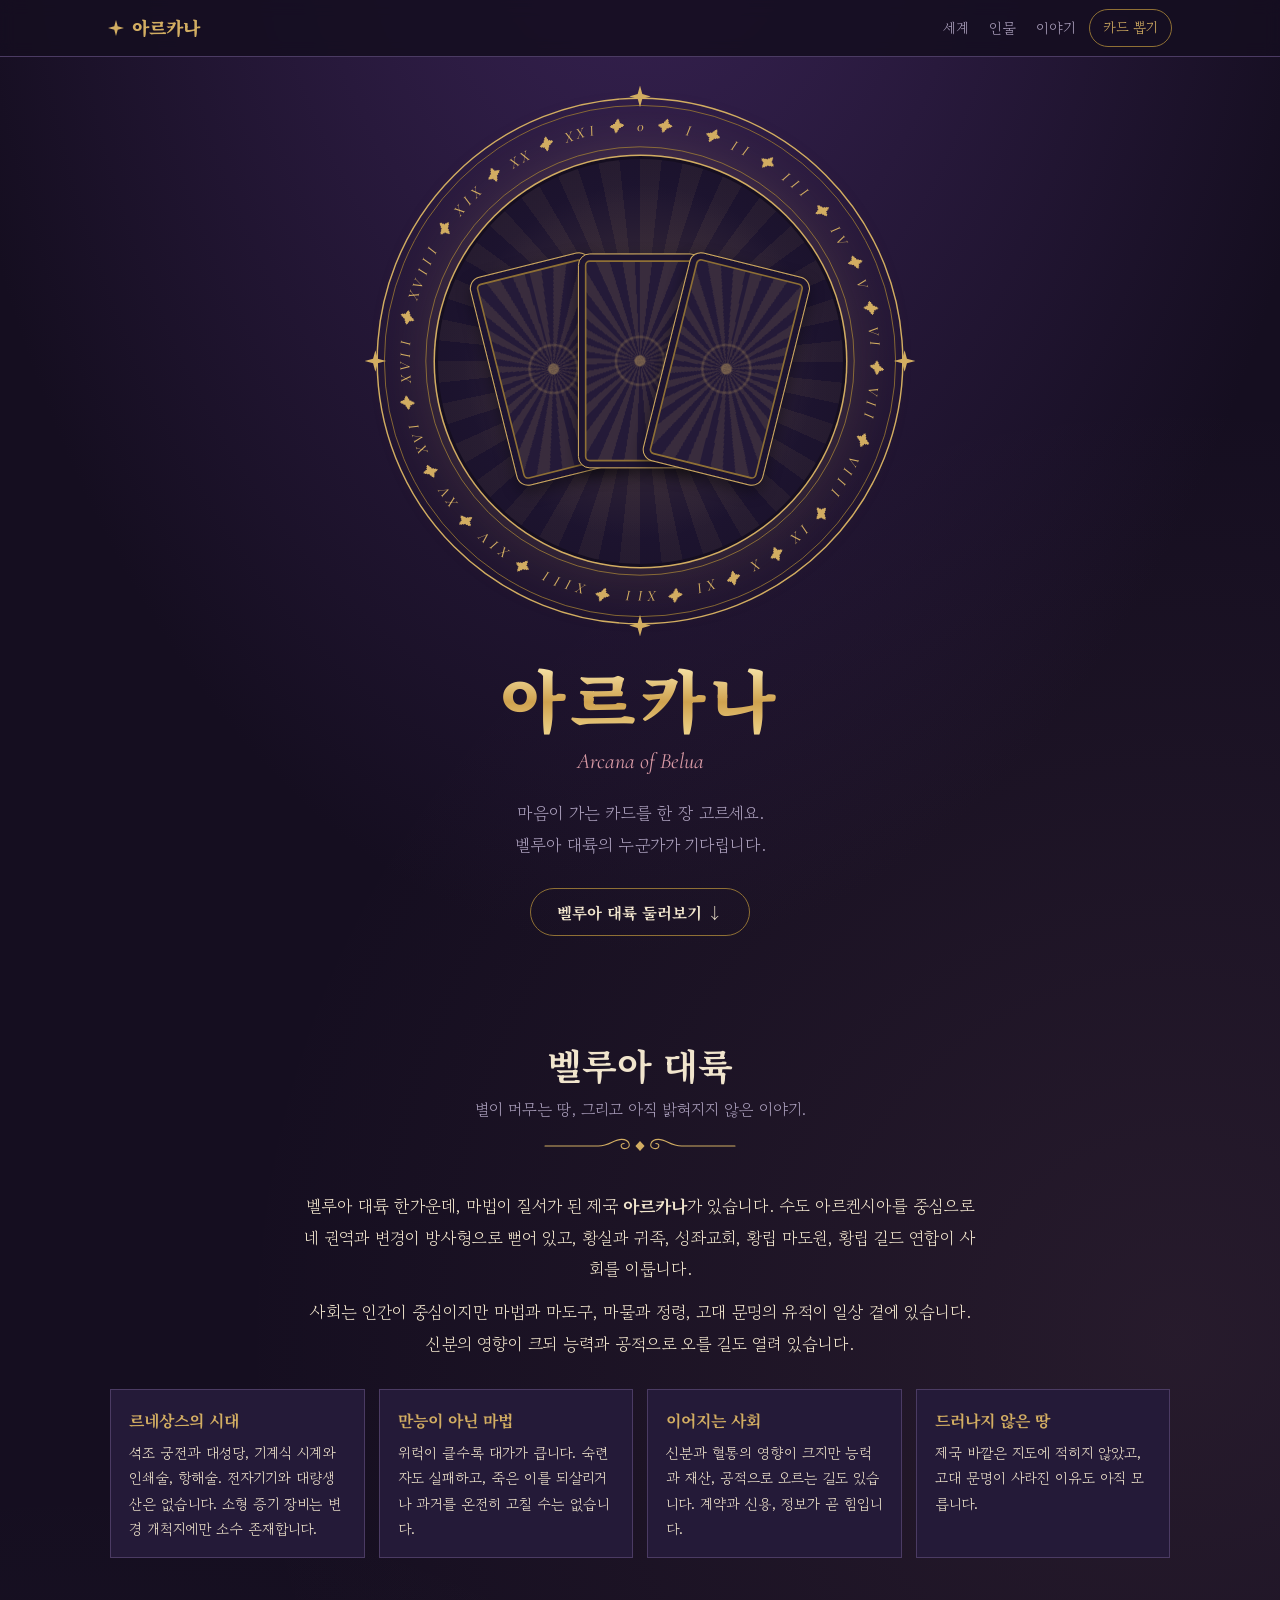
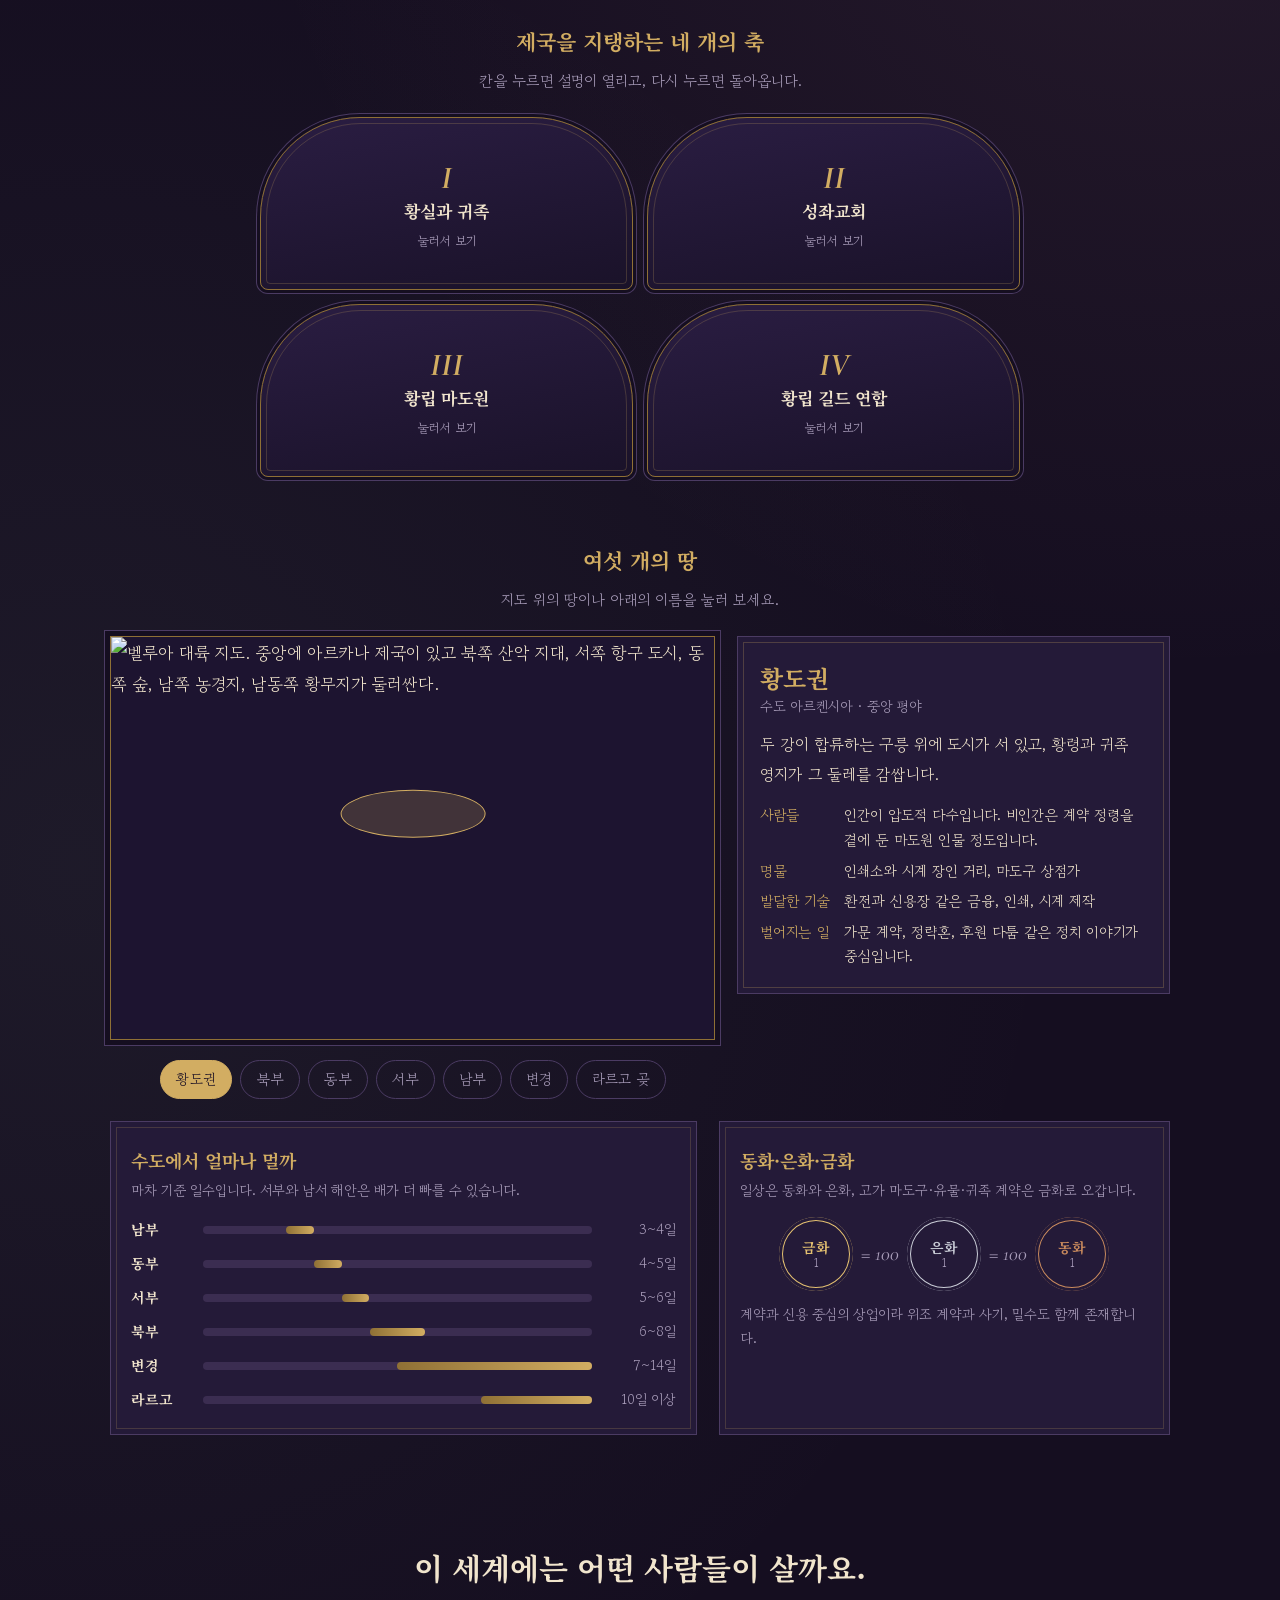
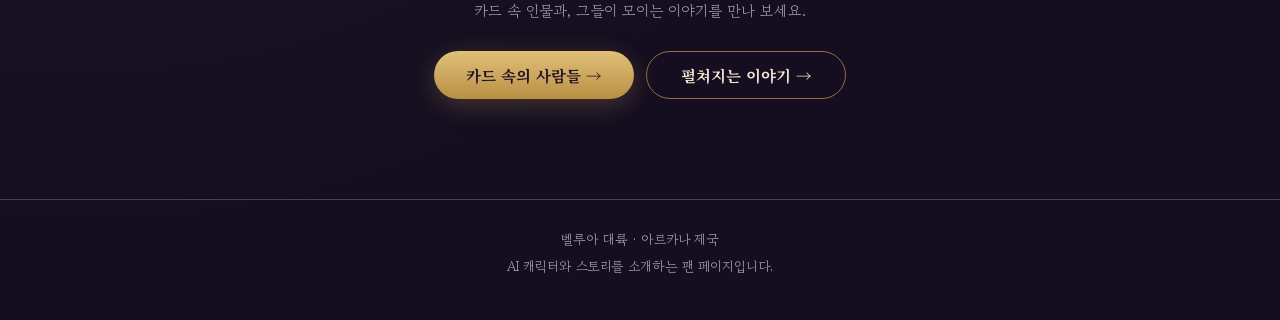
==== commit 1a96fce3: "card" ====
--- a/index.html
+++ b/index.html
@@ -51,9 +51,9 @@
 
 <main id="top">
 
-<!-- 히어로 : 주소로 들어오면 가장 먼저 보이는 세계 소개 -->
-<div class="hero">
-  <div class="halo" id="halo" role="img" aria-label="벨루아 대륙 지도를 감싼 타로 로마 숫자 고리">
+<!-- 히어로 : 카드 뽑기 -->
+<div class="hero" id="draw">
+  <div class="halo" id="halo" role="group" aria-label="카드 세 장이 놓인 타로 로마 숫자 고리">
     <svg class="ring" viewBox="0 0 600 600" aria-hidden="true">
       <circle cx="300" cy="300" r="292" fill="none" stroke="#d2ad62" stroke-width="1.6"/>
       <circle cx="300" cy="300" r="284" fill="none" stroke="#8f7035" stroke-width="1"/>
@@ -66,14 +66,14 @@
       </g>
     </svg>
     <div class="ringtext" id="ringtext" aria-hidden="true"></div>
-    <div class="disc"></div>
+    <div class="disc"><div class="deck" id="deck"></div></div>
   </div>
   <h1>아르카나</h1>
   <p class="en">Arcana of Belua</p>
-  <p class="tag">별이 머무는 땅, 벨루아 대륙.<br>카드 한 장에 한 사람, 한 사람에 하나의 이야기.</p>
+  <p class="tag" id="pickTag">마음이 가는 카드를 한 장 고르세요.<br>벨루아 대륙의 누군가가 기다립니다.</p>
+  <div class="res" id="res" hidden aria-live="polite"></div>
   <div class="cta">
-    <a class="btn main" href="#world">세계 둘러보기</a>
-    <a class="btn ghost" href="#draw">오늘의 카드 뽑기</a>
+    <a class="btn ghost" href="#world">벨루아 대륙 둘러보기 ↓</a>
   </div>
 </div>
 
@@ -97,20 +97,10 @@
     </div>
 
     <h3 class="sub-h">제국을 지탱하는 네 개의 축</h3>
-    <p class="sub-p">서로 견제하고 기대며 제국을 움직입니다. 누구도 한 덩어리가 아닙니다.</p>
+    <p class="sub-p">칸을 누르면 설명이 열리고, 다시 누르면 돌아옵니다.</p>
     <div class="pillars">
-      <div class="pillar"><span class="rn">I</span><h3>황실과 귀족</h3>
-        <p>통치·행정·군사·외교를 맡는 지배층. 작위와 가문, 영지, 동맹이 지위를 좌우합니다.</p>
-        <p>연회와 무도회, 혼인 동맹, 후원으로 정치가 이루어집니다. 모든 귀족이 같은 입장은 아닙니다.</p></div>
-      <div class="pillar"><span class="rn">II</span><h3>성좌교회</h3>
-        <p>신앙과 의례, 교육, 의료, 구호를 담당합니다. 대성당과 수도원에 고문서와 유물, 역사 기록을 보관합니다.</p>
-        <p>지역에 따라 영향력이 다르고, 성직자마다 신념과 정치적 입장이 다릅니다.</p></div>
-      <div class="pillar"><span class="rn">III</span><h3>황립 마도원</h3>
-        <p>마법 연구·교육·자격 인증 기관. 마도구 연구와 고대 유적 조사를 맡습니다.</p>
-        <p>위험한 마법과 유물은 허가와 통제 대상이며, 소속이라고 모든 마법을 쓸 수 있는 것은 아닙니다.</p></div>
-      <div class="pillar"><span class="rn">IV</span><h3>황립 길드 연합</h3>
-        <p>상업·생산·기술·탐험·유물 거래 길드의 협력 체계. 회원 자격과 거래 규칙을 관리하고 의뢰와 계약을 중개합니다.</p>
-        <p>무소속은 일부 의뢰와 거래에서 불이익을 받을 수 있습니다.</p></div>
+      <div class="pgrid" id="pgrid"></div>
+      <button class="pdetail" id="pdetail" type="button" hidden></button>
     </div>
 
     <h3 class="sub-h">여섯 개의 땅</h3>
@@ -147,31 +137,6 @@
         <p style="margin:0">계약과 신용 중심의 상업이라 위조 계약과 사기, 밀수도 함께 존재합니다.</p>
       </div>
     </div>
-
-    <div class="lore" id="lore">
-      <div class="head">
-        <h2>제국의 안쪽</h2>
-        <p>궁금한 항목을 눌러 펼쳐 보세요.</p>
-        <svg class="fl" aria-hidden="true"><use href="#flourish"/></svg>
-      </div>
-      <div class="chips tabs" id="loreTabs" role="group" aria-label="설정 분류"></div>
-      <div id="loreList"></div>
-    </div>
-  </div>
-</section>
-
-<!-- 오늘의 카드 뽑기 -->
-<section id="draw">
-  <div class="wrap">
-    <div class="drawbox">
-      <svg class="star" viewBox="0 0 24 24" aria-hidden="true"><use href="#star8"/></svg>
-      <div id="dPick">
-        <h2>오늘의 카드</h2>
-        <p class="sub">마음이 가는 카드를 한 장 고르세요.</p>
-        <div class="deck" id="deck"></div>
-      </div>
-      <div class="res" id="res" hidden aria-live="polite"></div>
-    </div>
   </div>
 </section>
 
--- a/css/style.css
+++ b/css/style.css
@@ -3,7 +3,6 @@
   --gold:#d2ad62; --gold-d:#8f7035; --ivory:#f1e5cd; --muted:#a99dba;
   --rose:#d99aa5; --sage:#93b9a3;
   --head:'Noto Serif KR',serif; --body:'Gowun Batang','Noto Serif KR',serif; --lat:'Cormorant Garamond',serif;
-  --map:url('https://i.ibb.co/F4XCshdC/image.png');
 }
 *{box-sizing:border-box;margin:0;padding:0}
 html{scroll-behavior:smooth;scroll-padding-top:70px;-webkit-text-size-adjust:100%}
@@ -44,11 +43,22 @@
 @-webkit-keyframes spin{from{-webkit-transform:translateZ(0) rotate(0deg)}to{-webkit-transform:translateZ(0) rotate(360deg)}}
 .disc{
   position:absolute;inset:12.5%;border-radius:50%;
-  background:var(--map) 50% 46%/cover,var(--bg2);
+  background:
+    radial-gradient(circle at 50% 50%,rgba(210,173,98,.22),transparent 62%),
+    repeating-conic-gradient(from 0deg at 50% 50%,rgba(210,173,98,.07) 0 6deg,transparent 6deg 12deg),
+    var(--bg2);
   box-shadow:0 0 0 3px var(--bg),0 0 0 4.5px var(--gold),0 0 70px rgba(210,173,98,.22);
-  transform:translate(var(--px),var(--py));transition:transform .25s ease-out;
-}
-.disc::after{content:"";position:absolute;inset:0;border-radius:50%;background:radial-gradient(circle,transparent 52%,rgba(21,14,32,.6))}
+}
+.disc::after{content:"";position:absolute;inset:0;border-radius:50%;background:radial-gradient(circle,transparent 55%,rgba(21,14,32,.55));pointer-events:none}
+.deck{position:absolute;inset:0;z-index:1}
+.dk{position:absolute;left:50%;top:50%;width:23cqw;aspect-ratio:300/520;border:1px solid var(--gold);border-radius:2.2cqw;--dx:0cqw;--dy:0cqw;--rot:0deg;
+  transform:translate(-50%,-50%) translate(var(--dx),var(--dy)) rotate(var(--rot));transition:transform .3s;
+  background:radial-gradient(circle at 50% 50%,rgba(210,173,98,.4) 0 4%,transparent 5% 18%,rgba(210,173,98,.2) 19% 20%,transparent 21%),
+   repeating-conic-gradient(from 0deg at 50% 50%,rgba(210,173,98,.12) 0 7deg,transparent 7deg 14deg),#241a38;
+  box-shadow:inset 0 0 0 1.1cqw var(--bg2),inset 0 0 0 1.4cqw var(--gold-d),0 6px 16px rgba(0,0,0,.45)}
+.dk:nth-child(1){--dx:-16cqw;--rot:-14deg;--dy:1.5cqw}
+.dk:nth-child(3){--dx:16cqw;--rot:14deg;--dy:1.5cqw}
+.dk:hover,.dk:focus-visible{--dy:-3cqw}
 .hero h1{margin-top:26px;font-family:var(--head);font-weight:900;font-size:clamp(40px,10vw,68px);line-height:1.2;letter-spacing:.06em;
   background:linear-gradient(180deg,#f8e6ab 10%,#cfa24f 55%,#f1d890);-webkit-background-clip:text;background-clip:text;color:transparent}
 .hero .en{font-family:var(--lat);font-style:italic;font-size:22px;color:var(--rose);margin-top:2px}
@@ -80,14 +90,28 @@
 .fact h3{font-family:var(--head);font-size:16px;color:var(--gold);margin-bottom:4px}
 .fact p{font-size:14.5px;line-height:1.75}
 
-/* 네 개의 축 */
-.pillars{display:grid;grid-template-columns:repeat(auto-fit,minmax(240px,1fr));gap:18px}
-.pillar{position:relative;border:1px solid var(--gold-d);background:linear-gradient(170deg,#2a1d42,#1a1229);padding:46px 20px 22px;text-align:center;border-radius:120px 120px 4px 4px / 90px 90px 4px 4px;box-shadow:0 0 0 4px var(--bg),0 0 0 5px var(--line)}
-.pillar::before{content:"";position:absolute;inset:6px;border:1px solid rgba(210,173,98,.22);border-radius:114px 114px 2px 2px / 84px 84px 2px 2px;pointer-events:none}
-.pillar .rn{position:absolute;top:14px;left:0;right:0;font-family:var(--lat);font-style:italic;font-weight:700;font-size:26px;color:var(--gold);line-height:1}
-.pillar h3{font-family:var(--head);font-size:19px;color:var(--ivory);margin:14px 0 6px}
-.pillar p{font-size:14.5px;line-height:1.8;color:var(--ivory);text-align:left}
-.pillar p+p{margin-top:6px;color:var(--muted)}
+/* 네 개의 축 : 2x2 버튼 → 눌러서 전체 덮개 */
+.pillars{position:relative;max-width:760px;margin:0 auto}
+.pgrid{display:grid;grid-template-columns:1fr 1fr;grid-auto-rows:1fr;gap:14px;min-height:420px}
+.pbtn{position:relative;display:flex;flex-direction:column;align-items:center;justify-content:center;gap:6px;padding:26px 8px 18px;text-align:center;
+  border:1px solid var(--gold-d);background:linear-gradient(170deg,#2a1d42,#1a1229);border-radius:100px 100px 8px 8px;
+  box-shadow:0 0 0 3px var(--bg),0 0 0 4px var(--line);transition:border-color .2s,transform .2s}
+.pbtn::before{content:"";position:absolute;inset:5px;border:1px solid rgba(210,173,98,.22);border-radius:95px 95px 4px 4px;pointer-events:none}
+.pbtn:hover{border-color:var(--gold);transform:translateY(-2px)}
+.pbtn .rn{font-family:var(--lat);font-style:italic;font-weight:700;font-size:32px;line-height:1;color:var(--gold)}
+.pbtn b{font-family:var(--head);font-size:17px;line-height:1.35;color:var(--ivory)}
+.pbtn small{font-size:12.5px;color:var(--muted)}
+.pdetail{position:absolute;inset:0;z-index:2;display:flex;flex-direction:column;align-items:center;justify-content:center;gap:10px;overflow:auto;
+  padding:70px 24px 28px;text-align:center;color:var(--ivory);border:1px solid var(--gold);border-radius:150px 150px 10px 10px;
+  background:linear-gradient(170deg,#33254f,#1a1229);box-shadow:0 0 0 3px var(--bg),0 0 0 4px var(--line),0 18px 40px rgba(0,0,0,.5)}
+.pdetail[hidden]{display:none}
+.pdetail::before{content:"";position:absolute;inset:6px;border:1px solid rgba(210,173,98,.25);border-radius:144px 144px 5px 5px;pointer-events:none}
+.pdetail .rn{font-family:var(--lat);font-style:italic;font-weight:700;font-size:30px;line-height:1;color:var(--gold)}
+.pdetail .dt{font-family:var(--head);font-weight:700;font-size:22px;color:var(--gold);line-height:1.4}
+.pdetail .dp{display:block;font-size:15px;line-height:1.8;text-align:left;max-width:520px}
+.pdetail .dp+.dp{color:var(--muted)}
+.pdetail .bk{margin-top:6px;font-size:13px;color:var(--muted)}
+@media(min-width:700px){.pgrid{min-height:360px}.pdetail{padding:80px 56px 32px}}
 
 /* 지도 */
 .atlas{display:grid;gap:22px;align-items:start}
@@ -97,8 +121,7 @@
 .mapwrap img{display:block;width:100%;height:auto}
 .hs{position:absolute;transform:translate(-50%,-50%);border-radius:50%;border:1px solid transparent;transition:background .25s,border-color .25s}
 .hs:hover,.hs.on{background:rgba(210,173,98,.2);border-color:var(--gold)}
-.chips{display:flex;flex-wrap:wrap;gap:8px;margin-top:20px}
-@media(max-width:899px){.chips{flex-wrap:nowrap;overflow-x:auto;scrollbar-width:none;padding-bottom:4px}.chips::-webkit-scrollbar{display:none}}
+.chips{display:flex;flex-wrap:wrap;justify-content:center;gap:8px;margin-top:20px}
 .chip{white-space:nowrap;border:1px solid var(--line);border-radius:99px;padding:5px 15px;font-size:14.5px;color:var(--muted);transition:all .2s}
 .chip:hover{color:var(--ivory)}
 .chip[aria-pressed="true"]{border-color:var(--gold);color:#1d1226;background:var(--gold)}
@@ -132,19 +155,6 @@
 .coin small{font-family:var(--body);font-weight:400;font-size:11.5px;color:var(--muted)}
 .coin.g{color:#e4c070}.coin.s{color:#c9ccd6}.coin.c{color:#c98a5d}
 .eq{font-family:var(--lat);font-style:italic;font-size:20px;color:var(--muted)}
-
-/* 제국의 안쪽 */
-.lore{margin-top:84px}
-.tabs{justify-content:center;margin:0 0 20px}
-@media(max-width:899px){.tabs{justify-content:flex-start}}
-#loreList{max-width:760px;margin:0 auto}
-.cat{font-family:var(--head);font-size:15px;color:var(--rose);margin:26px 0 8px;font-weight:700}
-#loreList details{background:var(--panel);border:1px solid var(--line);margin-top:8px}
-#loreList summary{cursor:pointer;padding:13px 18px;font-family:var(--head);font-weight:700;font-size:15.5px;color:var(--gold);list-style:none;display:flex;justify-content:space-between;align-items:center;gap:12px}
-#loreList summary::-webkit-details-marker{display:none}
-#loreList summary::after{content:"+";font-size:20px;color:var(--muted);transition:transform .2s;flex:none}
-#loreList details[open] summary::after{transform:rotate(45deg)}
-#loreList details p{padding:0 18px 16px;font-size:15.5px;line-height:1.85}
 
 /* ---------- 카드 (공통) ---------- */
 .filters{display:flex;justify-content:center;gap:8px;margin-bottom:26px;flex-wrap:wrap}
@@ -209,22 +219,8 @@
 .who b{font-family:var(--lat);font-style:italic;color:var(--gold);font-size:17px;line-height:1}
 .poster .btn{margin-top:22px;align-self:flex-start}
 
-/* ---------- 오늘의 카드 ---------- */
-#draw{padding-top:90px}
-.drawbox{max-width:620px;margin:0 auto;border:1px solid var(--gold-d);background:linear-gradient(175deg,#2a1d42,#1a1229);border-radius:200px 200px 8px 8px;padding:64px 22px 36px;text-align:center;position:relative;
-  box-shadow:0 0 0 5px var(--bg),0 0 0 6px var(--line)}
-@media(max-width:560px){.drawbox{border-radius:140px 140px 8px 8px;padding-top:54px}}
-.drawbox::before{content:"";position:absolute;inset:8px;border:1px solid rgba(210,173,98,.22);border-radius:192px 192px 3px 3px;pointer-events:none}
-.drawbox>.star{position:absolute;top:22px;left:50%;width:18px;height:18px;transform:translateX(-50%);fill:var(--gold)}
-.drawbox h2{font-family:var(--head);font-size:clamp(24px,5.5vw,32px);font-weight:700;line-height:1.5}
-.drawbox .sub{color:var(--muted);font-size:15px;margin:2px 0 26px}
-.deck{display:flex;justify-content:center;gap:14px}
-.dk{width:min(30%,150px);aspect-ratio:300/520;border:1px solid var(--gold);border-radius:12px;transition:transform .3s;
-  background:radial-gradient(circle at 50% 50%,rgba(210,173,98,.35) 0 4%,transparent 5% 18%,rgba(210,173,98,.18) 19% 20%,transparent 21%),
-   repeating-conic-gradient(from 0deg at 50% 50%,rgba(210,173,98,.1) 0 7deg,transparent 7deg 14deg),#241a38;
-  box-shadow:inset 0 0 0 5px var(--bg2),inset 0 0 0 6px var(--gold-d)}
-.dk:nth-child(1){transform:rotate(-6deg) translateY(6px)}.dk:nth-child(3){transform:rotate(6deg) translateY(6px)}
-.dk:hover,.dk:focus-visible{transform:translateY(-10px) rotate(0)}
+/* ---------- 오늘의 카드 결과 ---------- */
+.res{margin:6px auto 0;padding:0 20px}
 .res .tcard{width:min(270px,72%);margin:0 auto;flex:none}
 .res .tcard.pop{animation:pop .8s cubic-bezier(.2,.7,.2,1)}
 @keyframes pop{from{opacity:0;transform:scale(.8) rotate(-5deg)}to{opacity:1;transform:none}}
@@ -249,7 +245,7 @@
   html{scroll-behavior:auto}
   .hero *,.res .tcard.pop{animation:none!important}
   .ringtext{animation:spin 900s linear infinite!important} /* '동작 줄이기' 설정에서도 아주 느리게만 움직임 */
-  .inner,.disc,.tcard{transition:none!important}
+  .inner,.tcard,.dk{transition:none!important}
 }
 
 .poster .cover{display:block;width:100%;height:auto;margin:14px 0 18px;border:1px solid var(--gold-d);box-shadow:0 0 0 3px var(--bg),0 0 0 4px var(--line)}
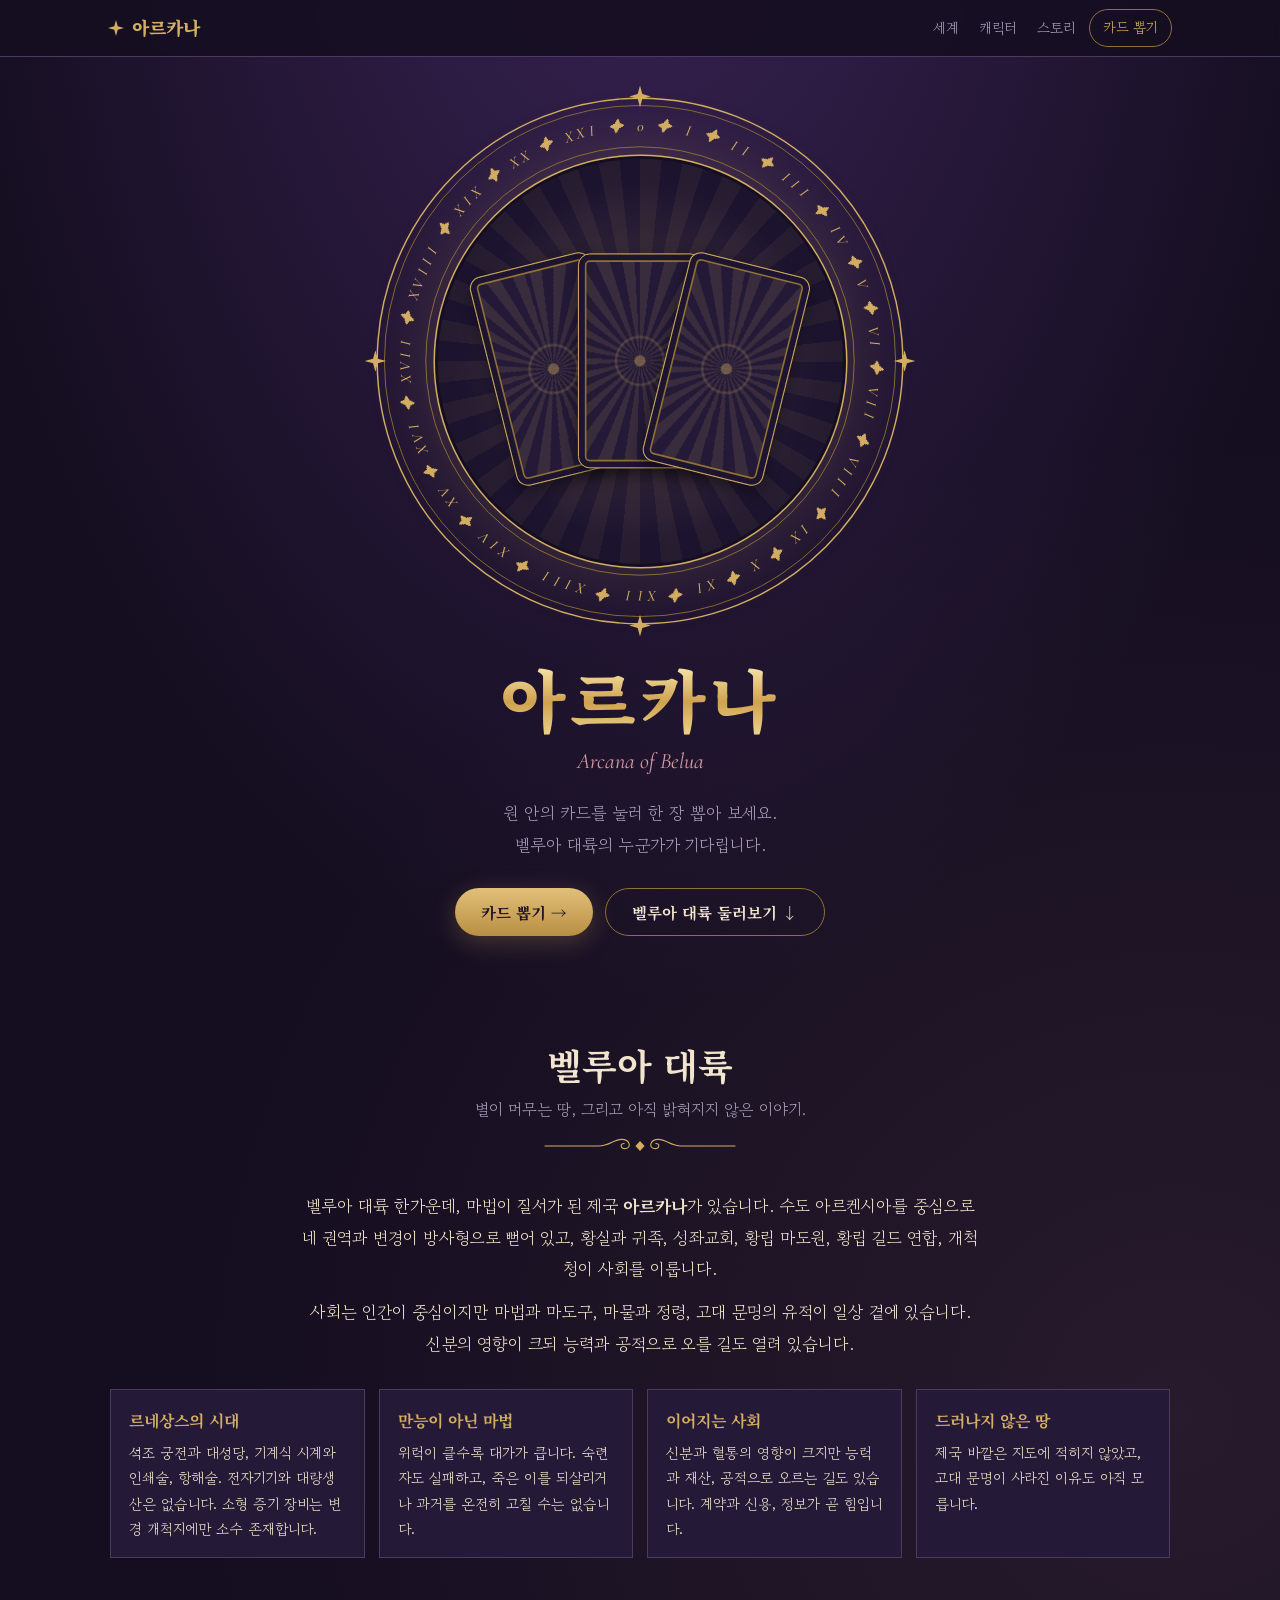
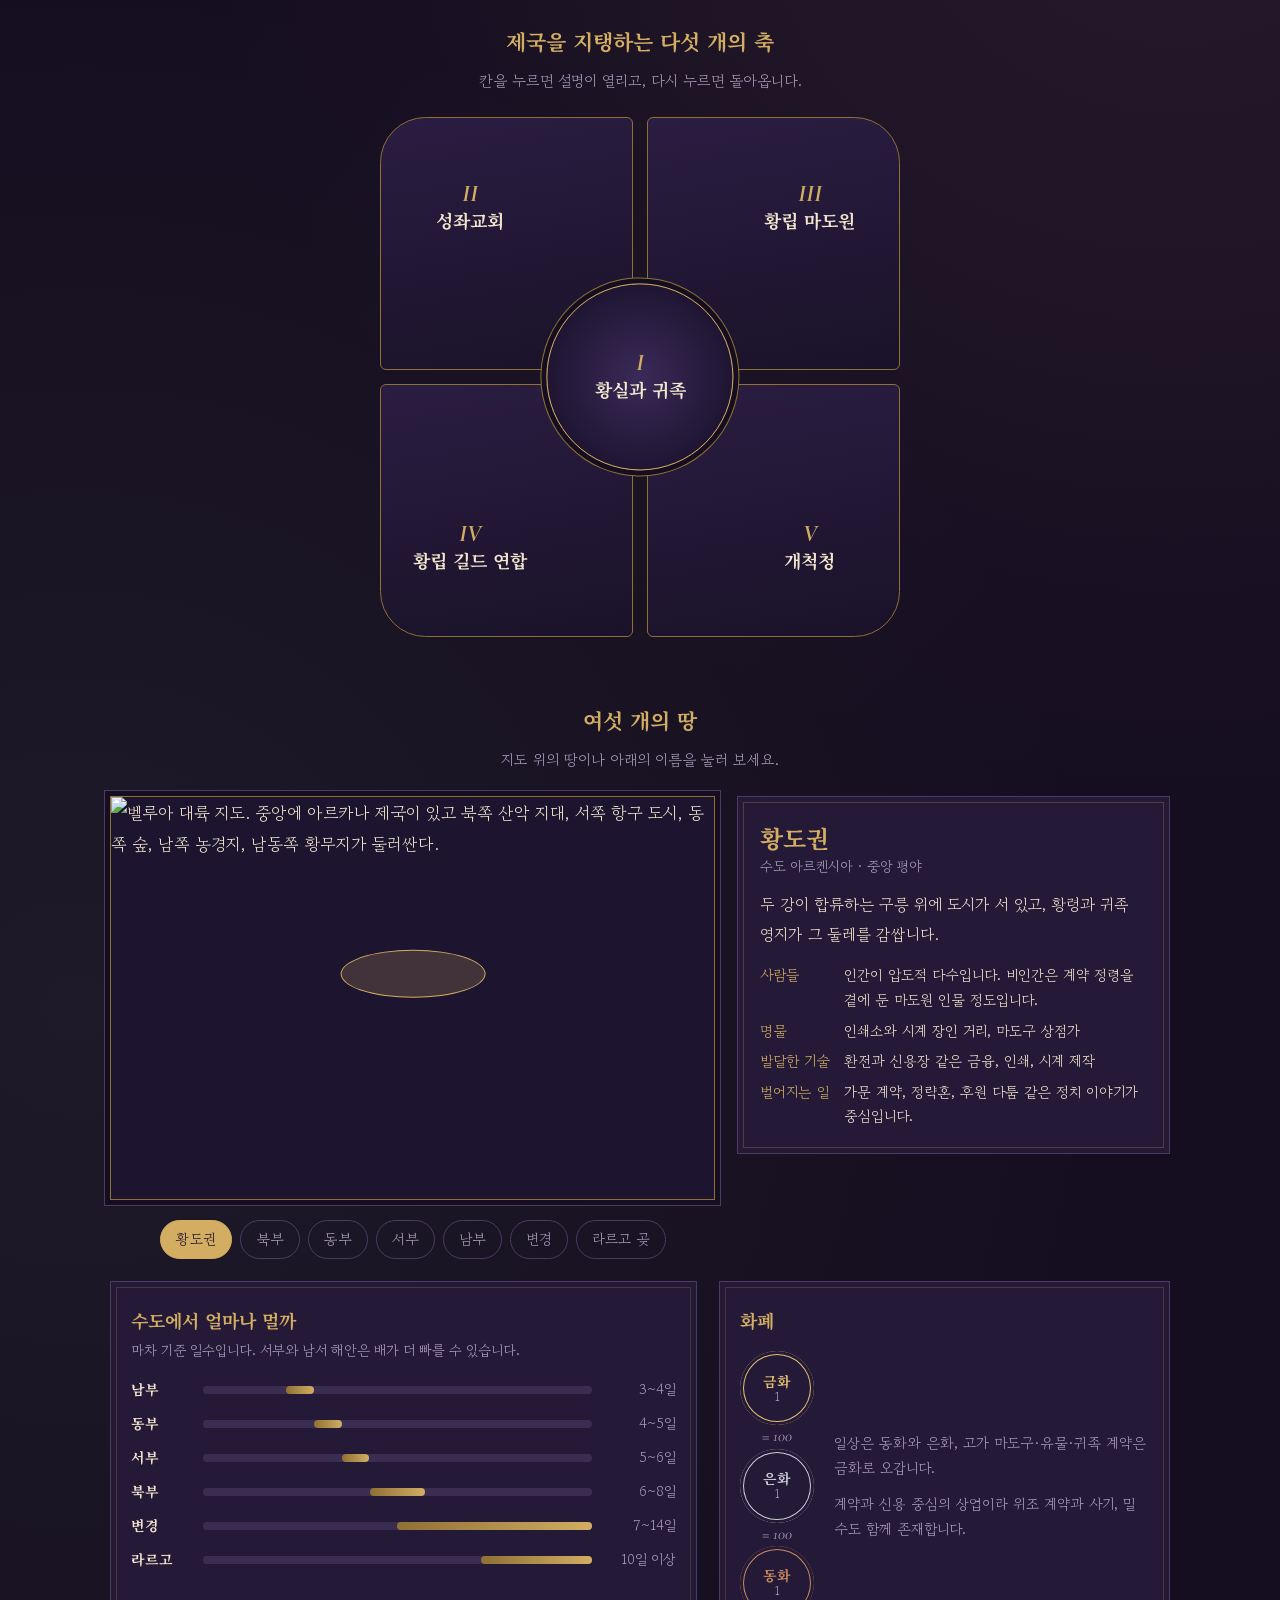
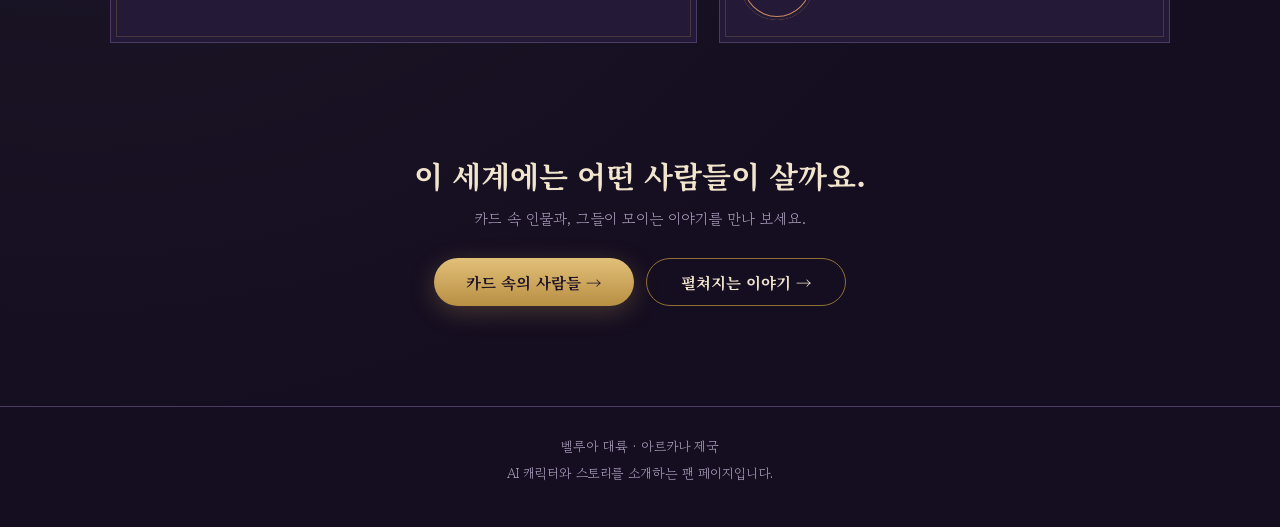
==== commit 756dde92: "tarot" ====
--- a/index.html
+++ b/index.html
@@ -42,9 +42,9 @@
     <a class="logo" href="#top"><svg viewBox="0 0 24 24" aria-hidden="true"><use href="#star8"/></svg>아르카나</a>
     <nav aria-label="바로가기">
       <a href="#world">세계</a>
-      <a href="characters.html">인물</a>
-      <a href="stories.html">이야기</a>
-      <a class="pill" href="#draw">카드 뽑기</a>
+      <a href="characters.html">캐릭터</a>
+      <a href="stories.html">스토리</a>
+      <a class="pill" href="draw.html">카드 뽑기</a>
     </nav>
   </div>
 </header>
@@ -52,8 +52,8 @@
 <main id="top">
 
 <!-- 히어로 : 카드 뽑기 -->
-<div class="hero" id="draw">
-  <div class="halo" id="halo" role="group" aria-label="카드 세 장이 놓인 타로 로마 숫자 고리">
+<div class="hero">
+  <a class="halo" href="draw.html" aria-label="카드 뽑으러 가기">
     <svg class="ring" viewBox="0 0 600 600" aria-hidden="true">
       <circle cx="300" cy="300" r="292" fill="none" stroke="#d2ad62" stroke-width="1.6"/>
       <circle cx="300" cy="300" r="284" fill="none" stroke="#8f7035" stroke-width="1"/>
@@ -66,13 +66,13 @@
       </g>
     </svg>
     <div class="ringtext" id="ringtext" aria-hidden="true"></div>
-    <div class="disc"><div class="deck" id="deck"></div></div>
-  </div>
+    <div class="disc"><div class="deck" aria-hidden="true"><span class="dk"></span><span class="dk"></span><span class="dk"></span></div></div>
+  </a>
   <h1>아르카나</h1>
   <p class="en">Arcana of Belua</p>
-  <p class="tag" id="pickTag">마음이 가는 카드를 한 장 고르세요.<br>벨루아 대륙의 누군가가 기다립니다.</p>
-  <div class="res" id="res" hidden aria-live="polite"></div>
+  <p class="tag">원 안의 카드를 눌러 한 장 뽑아 보세요.<br>벨루아 대륙의 누군가가 기다립니다.</p>
   <div class="cta">
+    <a class="btn main" href="draw.html">카드 뽑기 →</a>
     <a class="btn ghost" href="#world">벨루아 대륙 둘러보기 ↓</a>
   </div>
 </div>
@@ -86,7 +86,7 @@
       <svg class="fl" aria-hidden="true"><use href="#flourish"/></svg>
     </div>
     <div class="intro">
-      <p>벨루아 대륙 한가운데, 마법이 질서가 된 제국 <b>아르카나</b>가 있습니다. 수도 아르켄시아를 중심으로 네 권역과 변경이 방사형으로 뻗어 있고, 황실과 귀족, 성좌교회, 황립 마도원, 황립 길드 연합이 사회를 이룹니다.</p>
+      <p>벨루아 대륙 한가운데, 마법이 질서가 된 제국 <b>아르카나</b>가 있습니다. 수도 아르켄시아를 중심으로 네 권역과 변경이 방사형으로 뻗어 있고, 황실과 귀족, 성좌교회, 황립 마도원, 황립 길드 연합, 개척청이 사회를 이룹니다.</p>
       <p>사회는 인간이 중심이지만 마법과 마도구, 마물과 정령, 고대 문명의 유적이 일상 곁에 있습니다. 신분의 영향이 크되 능력과 공적으로 오를 길도 열려 있습니다.</p>
     </div>
     <div class="facts">
@@ -96,10 +96,10 @@
       <div class="fact"><h3>드러나지 않은 땅</h3><p>제국 바깥은 지도에 적히지 않았고, 고대 문명이 사라진 이유도 아직 모릅니다.</p></div>
     </div>
 
-    <h3 class="sub-h">제국을 지탱하는 네 개의 축</h3>
+    <h3 class="sub-h">제국을 지탱하는 다섯 개의 축</h3>
     <p class="sub-p">칸을 누르면 설명이 열리고, 다시 누르면 돌아옵니다.</p>
     <div class="pillars">
-      <div class="pgrid" id="pgrid"></div>
+      <div class="pmap" id="pgrid"></div>
       <button class="pdetail" id="pdetail" type="button" hidden></button>
     </div>
 
@@ -127,14 +127,18 @@
         <div class="route"><b>라르고</b><div class="bar"><i style="left:71.4%;width:28.6%"></i></div><span>10일 이상</span></div>
       </div>
       <div class="box">
-        <h3>동화·은화·금화</h3>
-        <p>일상은 동화와 은화, 고가 마도구·유물·귀족 계약은 금화로 오갑니다.</p>
-        <div class="coins" aria-label="1금화는 100은화, 1은화는 100동화">
-          <div class="coin g">금화<small>1</small></div><span class="eq">= 100</span>
-          <div class="coin s">은화<small>1</small></div><span class="eq">= 100</span>
-          <div class="coin c">동화<small>1</small></div>
+        <h3>화폐</h3>
+        <div class="cur">
+          <div class="coins" aria-label="1금화는 100은화, 1은화는 100동화">
+            <div class="coin g">금화<small>1</small></div><span class="eq">= 100</span>
+            <div class="coin s">은화<small>1</small></div><span class="eq">= 100</span>
+            <div class="coin c">동화<small>1</small></div>
+          </div>
+          <div class="ctext">
+            <p>일상은 동화와 은화, 고가 마도구·유물·귀족 계약은 금화로 오갑니다.</p>
+            <p>계약과 신용 중심의 상업이라 위조 계약과 사기, 밀수도 함께 존재합니다.</p>
+          </div>
         </div>
-        <p style="margin:0">계약과 신용 중심의 상업이라 위조 계약과 사기, 밀수도 함께 존재합니다.</p>
       </div>
     </div>
   </div>
--- a/css/style.css
+++ b/css/style.css
@@ -90,28 +90,30 @@
 .fact h3{font-family:var(--head);font-size:16px;color:var(--gold);margin-bottom:4px}
 .fact p{font-size:14.5px;line-height:1.75}
 
-/* 네 개의 축 : 2x2 버튼 → 눌러서 전체 덮개 */
-.pillars{position:relative;max-width:760px;margin:0 auto}
-.pgrid{display:grid;grid-template-columns:1fr 1fr;grid-auto-rows:1fr;gap:14px;min-height:420px}
-.pbtn{position:relative;display:flex;flex-direction:column;align-items:center;justify-content:center;gap:6px;padding:26px 8px 18px;text-align:center;
-  border:1px solid var(--gold-d);background:linear-gradient(170deg,#2a1d42,#1a1229);border-radius:100px 100px 8px 8px;
-  box-shadow:0 0 0 3px var(--bg),0 0 0 4px var(--line);transition:border-color .2s,transform .2s}
-.pbtn::before{content:"";position:absolute;inset:5px;border:1px solid rgba(210,173,98,.22);border-radius:95px 95px 4px 4px;pointer-events:none}
-.pbtn:hover{border-color:var(--gold);transform:translateY(-2px)}
-.pbtn .rn{font-family:var(--lat);font-style:italic;font-weight:700;font-size:32px;line-height:1;color:var(--gold)}
-.pbtn b{font-family:var(--head);font-size:17px;line-height:1.35;color:var(--ivory)}
-.pbtn small{font-size:12.5px;color:var(--muted)}
-.pdetail{position:absolute;inset:0;z-index:2;display:flex;flex-direction:column;align-items:center;justify-content:center;gap:10px;overflow:auto;
-  padding:70px 24px 28px;text-align:center;color:var(--ivory);border:1px solid var(--gold);border-radius:150px 150px 10px 10px;
-  background:linear-gradient(170deg,#33254f,#1a1229);box-shadow:0 0 0 3px var(--bg),0 0 0 4px var(--line),0 18px 40px rgba(0,0,0,.5)}
+/* 다섯 개의 축 : 가운데 원 + 네 구역 → 눌러서 전체 덮개 */
+.pillars{max-width:520px;margin:0 auto}
+.pmap{position:relative;aspect-ratio:1;--g:7px}
+.pq{position:absolute;width:calc(50% - var(--g));height:calc(50% - var(--g));display:flex;flex-direction:column;align-items:center;justify-content:center;gap:2px;text-align:center;
+  border:1.5px solid var(--gold-d);background:linear-gradient(170deg,#2a1d42,#1a1229);transition:border-color .2s,background .2s}
+.pq:hover{border-color:var(--gold);background:linear-gradient(170deg,#33254f,#1f1632)}
+.pq.tl{left:0;top:0;border-radius:18% 6px 6px 6px;padding:0 14% 14% 0}
+.pq.tr{right:0;top:0;border-radius:6px 18% 6px 6px;padding:0 0 14% 14%}
+.pq.bl{left:0;bottom:0;border-radius:6px 6px 6px 18%;padding:14% 14% 0 0}
+.pq.br{right:0;bottom:0;border-radius:6px 6px 18% 6px;padding:14% 0 0 14%}
+.pc{position:absolute;left:50%;top:50%;z-index:1;width:36%;aspect-ratio:1;transform:translate(-50%,-50%);border-radius:50%;display:flex;flex-direction:column;align-items:center;justify-content:center;gap:2px;text-align:center;padding:0 4%;
+  border:1.5px solid var(--gold);background:radial-gradient(circle,#3a2a58,#1d1430 75%);box-shadow:0 0 0 5px var(--bg),0 0 0 6px var(--gold-d);transition:transform .2s}
+.pc:hover{transform:translate(-50%,-50%) scale(1.04)}
+.pq .rn,.pc .rn{font-family:var(--lat);font-style:italic;font-weight:700;font-size:clamp(17px,4.6vw,24px);line-height:1;color:var(--gold)}
+.pq b,.pc b{font-family:var(--head);font-size:clamp(13px,3.5vw,18px);line-height:1.35;color:var(--ivory)}
+.pdetail{display:flex;flex-direction:column;align-items:center;justify-content:center;gap:10px;width:100%;aspect-ratio:1;padding:44px 26px 30px;text-align:center;color:var(--ivory);
+  border:1.5px solid var(--gold);border-radius:56px;background:linear-gradient(170deg,#33254f,#1a1229);box-shadow:0 0 0 3px var(--bg),0 0 0 4px var(--line),0 18px 40px rgba(0,0,0,.5)}
 .pdetail[hidden]{display:none}
-.pdetail::before{content:"";position:absolute;inset:6px;border:1px solid rgba(210,173,98,.25);border-radius:144px 144px 5px 5px;pointer-events:none}
 .pdetail .rn{font-family:var(--lat);font-style:italic;font-weight:700;font-size:30px;line-height:1;color:var(--gold)}
 .pdetail .dt{font-family:var(--head);font-weight:700;font-size:22px;color:var(--gold);line-height:1.4}
 .pdetail .dp{display:block;font-size:15px;line-height:1.8;text-align:left;max-width:520px}
 .pdetail .dp+.dp{color:var(--muted)}
 .pdetail .bk{margin-top:6px;font-size:13px;color:var(--muted)}
-@media(min-width:700px){.pgrid{min-height:360px}.pdetail{padding:80px 56px 32px}}
+@media(min-width:700px){.pdetail{padding:56px 56px 36px}}
 
 /* 지도 */
 .atlas{display:grid;gap:22px;align-items:start}
@@ -131,7 +133,6 @@
 .panel .where{font-size:14px;color:var(--muted);margin-bottom:10px}
 .panel p{font-size:16px;line-height:1.85}
 .panel .hook{margin-top:12px;color:var(--rose);font-style:italic;font-size:15px}
-.panel .days{display:inline-block;margin-top:14px;border:1px solid var(--line);border-radius:99px;padding:1px 12px;font-size:13px;color:var(--muted)}
 .panel dl{margin-top:14px;display:grid;grid-template-columns:auto 1fr;gap:6px 14px;font-size:14.5px;line-height:1.7}
 .panel dt{color:var(--gold);white-space:nowrap}
 .panel dd{margin:0}
@@ -149,22 +150,22 @@
 .route .bar{position:relative;height:8px;border-radius:99px;background:rgba(75,59,99,.6)}
 .route .bar i{position:absolute;top:0;bottom:0;min-width:8px;border-radius:99px;background:linear-gradient(90deg,var(--gold-d),var(--gold))}
 .route span{color:var(--muted);text-align:right;white-space:nowrap}
-.coins{display:flex;align-items:center;justify-content:center;gap:8px;flex-wrap:wrap;margin:8px 0 12px}
+.cur{display:flex;align-items:center;gap:20px;margin-top:14px}
+.coins{display:flex;flex-direction:column;align-items:center;gap:2px;flex:none}
+.ctext{flex:1;min-width:0}
+.ctext p{font-size:14.5px;line-height:1.75;color:var(--muted)}
+.ctext p+p{margin-top:10px}
 .coin{width:74px;height:74px;border-radius:50%;display:flex;flex-direction:column;align-items:center;justify-content:center;font-family:var(--head);font-weight:700;font-size:14px;line-height:1.3;
   box-shadow:inset 0 0 0 3px var(--panel),inset 0 0 0 4px currentColor}
 .coin small{font-family:var(--body);font-weight:400;font-size:11.5px;color:var(--muted)}
 .coin.g{color:#e4c070}.coin.s{color:#c9ccd6}.coin.c{color:#c98a5d}
-.eq{font-family:var(--lat);font-style:italic;font-size:20px;color:var(--muted)}
+.eq{font-family:var(--lat);font-style:italic;font-size:16px;line-height:1.2;color:var(--muted)}
 
 /* ---------- 카드 (공통) ---------- */
-.filters{display:flex;justify-content:center;gap:8px;margin-bottom:26px;flex-wrap:wrap}
-.hint{display:none;text-align:center;color:var(--muted);font-size:13.5px;margin:-10px 0 4px}
-.rail{display:flex;gap:16px;overflow-x:auto;scroll-snap-type:x mandatory;padding:14px 20px 26px;scrollbar-width:none;scroll-padding:0 20px;-webkit-overflow-scrolling:touch}
-.rail::-webkit-scrollbar{display:none}
-@media(max-width:899px){.hint{display:block}}
-@media(min-width:900px){.rail{display:grid;grid-template-columns:repeat(auto-fill,minmax(235px,1fr));gap:26px 22px;overflow:visible;padding:14px 0 20px}}
-.tcard{flex:0 0 min(74%,300px);scroll-snap-align:center;container-type:inline-size;aspect-ratio:300/520;perspective:1400px;position:relative}
-@media(min-width:900px){.tcard{flex:none;transition:transform .3s}.tcard:hover{transform:translateY(-6px)}}
+.rail{display:grid;grid-template-columns:repeat(2,1fr);gap:20px 14px;padding:14px 0 20px}
+@media(min-width:640px){.rail{grid-template-columns:repeat(auto-fill,minmax(235px,1fr));gap:26px 22px}}
+.tcard{container-type:inline-size;aspect-ratio:300/520;perspective:1400px;position:relative}
+@media(min-width:640px){.tcard{transition:transform .3s}.tcard:hover{transform:translateY(-6px)}}
 .inner{position:absolute;inset:0;transform-style:preserve-3d;-webkit-transform-style:preserve-3d;transition:transform .85s cubic-bezier(.2,.7,.2,1)}
 .tcard.flipped .inner{transform:rotateY(180deg)}
 .face{position:absolute;inset:0;-webkit-backface-visibility:hidden;backface-visibility:hidden;border-radius:4.5cqw;overflow:hidden;
@@ -245,7 +246,45 @@
   html{scroll-behavior:auto}
   .hero *,.res .tcard.pop{animation:none!important}
   .ringtext{animation:spin 900s linear infinite!important} /* '동작 줄이기' 설정에서도 아주 느리게만 움직임 */
-  .inner,.tcard,.dk{transition:none!important}
+  .inner,.tcard,.dk,.fc{transition:none!important}
+  .track{animation-duration:300s!important}
 }
 
 .poster .cover{display:block;width:100%;height:auto;margin:14px 0 18px;border:1px solid var(--gold-d);box-shadow:0 0 0 3px var(--bg),0 0 0 4px var(--line)}
+
+/* 메인의 원 = 카드 뽑기 링크 */
+a.halo{display:block;text-decoration:none;color:inherit}
+a.halo:hover .dk,a.halo:focus-visible .dk{--dy:-2cqw}
+
+/* ---------- 카드 뽑기 페이지 ---------- */
+.stage{padding:26px 0 0;text-align:center}
+.flow{position:relative;overflow:hidden;padding:36px 0 44px;-webkit-mask-image:linear-gradient(90deg,transparent,#000 7%,#000 93%,transparent);mask-image:linear-gradient(90deg,transparent,#000 7%,#000 93%,transparent)}
+.track{display:flex;width:max-content;animation:drift 40s linear infinite;will-change:transform}
+.set{display:flex;gap:16px;padding-right:16px}
+@keyframes drift{from{transform:translateX(-50%)}to{transform:translateX(0)}}
+@media(hover:hover){.flow:not(.picked):hover .track{animation-play-state:paused}}
+.flow.picked .track{animation-play-state:paused}
+.fc{flex:none;width:clamp(104px,28vw,150px);aspect-ratio:300/520;border:1px solid var(--gold);border-radius:12px;
+  background:radial-gradient(circle at 50% 50%,rgba(210,173,98,.4) 0 4%,transparent 5% 18%,rgba(210,173,98,.2) 19% 20%,transparent 21%),
+   repeating-conic-gradient(from 0deg at 50% 50%,rgba(210,173,98,.12) 0 7deg,transparent 7deg 14deg),#241a38;
+  box-shadow:inset 0 0 0 5px var(--bg2),inset 0 0 0 6.5px var(--gold-d),0 6px 16px rgba(0,0,0,.45);
+  transition:transform .45s cubic-bezier(.2,.7,.2,1),opacity .45s,box-shadow .45s}
+.fc:hover,.fc:focus-visible{transform:translateY(-8px)}
+.flow.picked .fc{opacity:.2;pointer-events:none}
+.flow.picked .fc.chosen{opacity:1;transform:translateY(-14px) scale(1.12);box-shadow:inset 0 0 0 5px var(--bg2),inset 0 0 0 6.5px var(--gold),0 0 36px rgba(210,173,98,.65)}
+.tap-hint{color:var(--muted);font-size:15px}
+.tap-hint[hidden],.flow[hidden]{display:none}
+
+/* ---------- 휴대폰: 2열 카드 뒷면 글씨 보정 ---------- */
+@media(max-width:639px){
+  .back{padding:12cqw 9cqw 9cqw}
+  .back .role{font-size:max(5.2cqw,10px)}
+  .back h3{font-size:max(8.6cqw,15px)}
+  .back .age{font-size:max(5.4cqw,10px)}
+  .back .hook{font-size:max(5.5cqw,10.5px);line-height:1.6}
+  .kw li{font-size:max(4.6cqw,9.5px)}
+  .go{font-size:max(4.8cqw,10.5px);min-height:9cqw}
+  .fb{font-size:max(4.6cqw,10.5px)}
+  .plate .ver{font-size:max(4.2cqw,9px)}
+  .cur{gap:14px}
+}
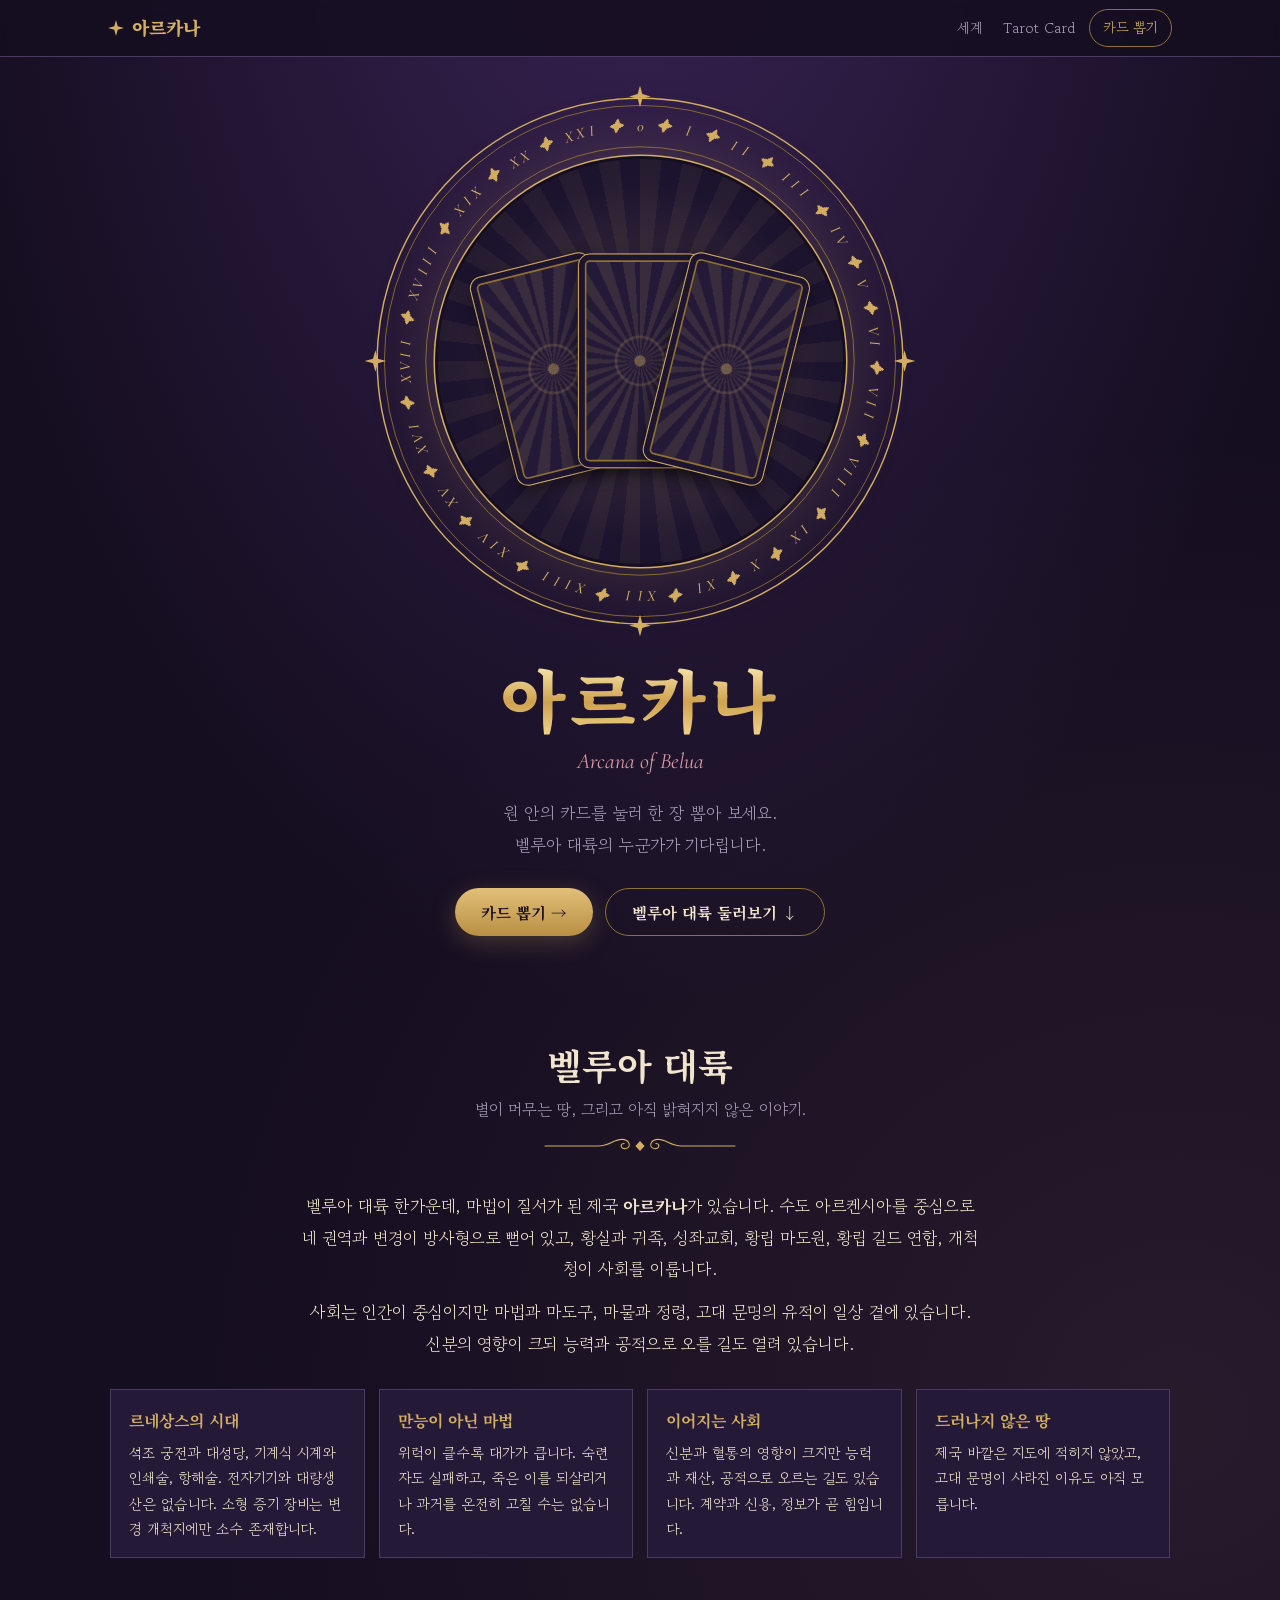
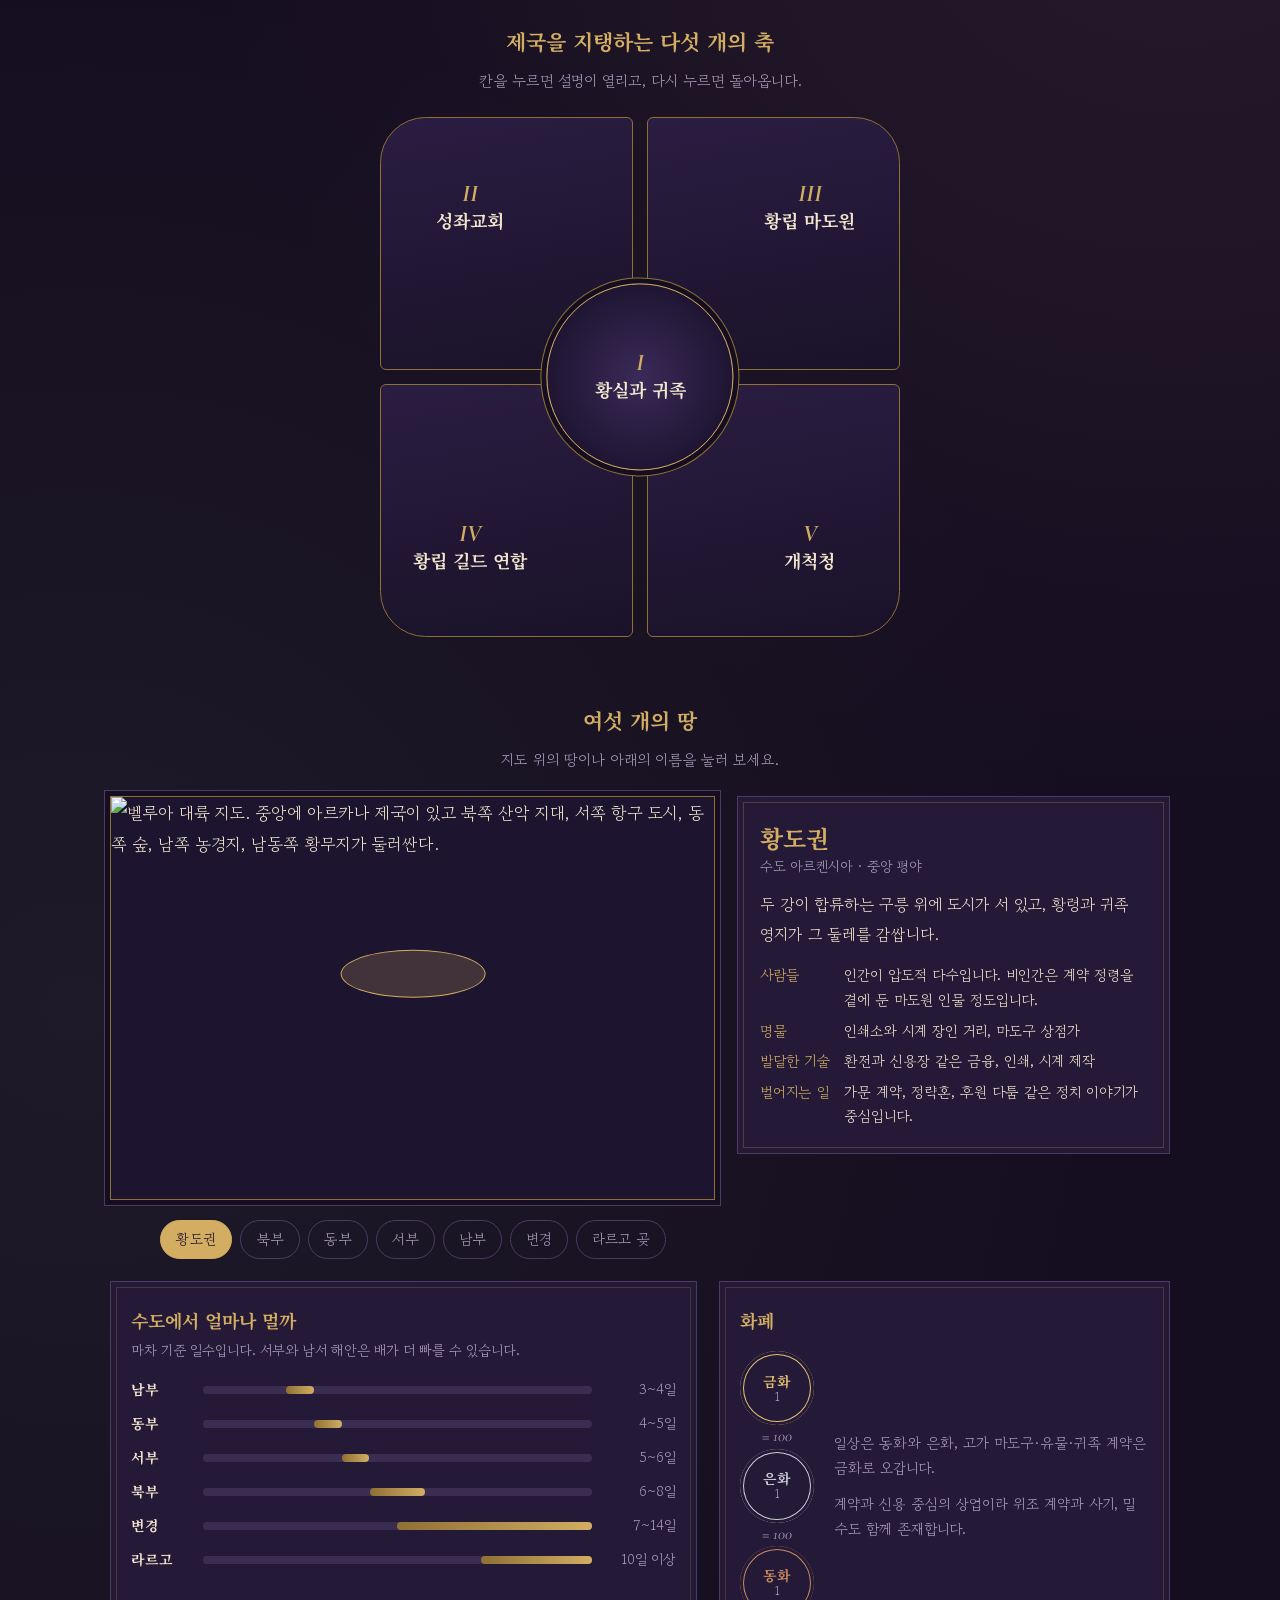
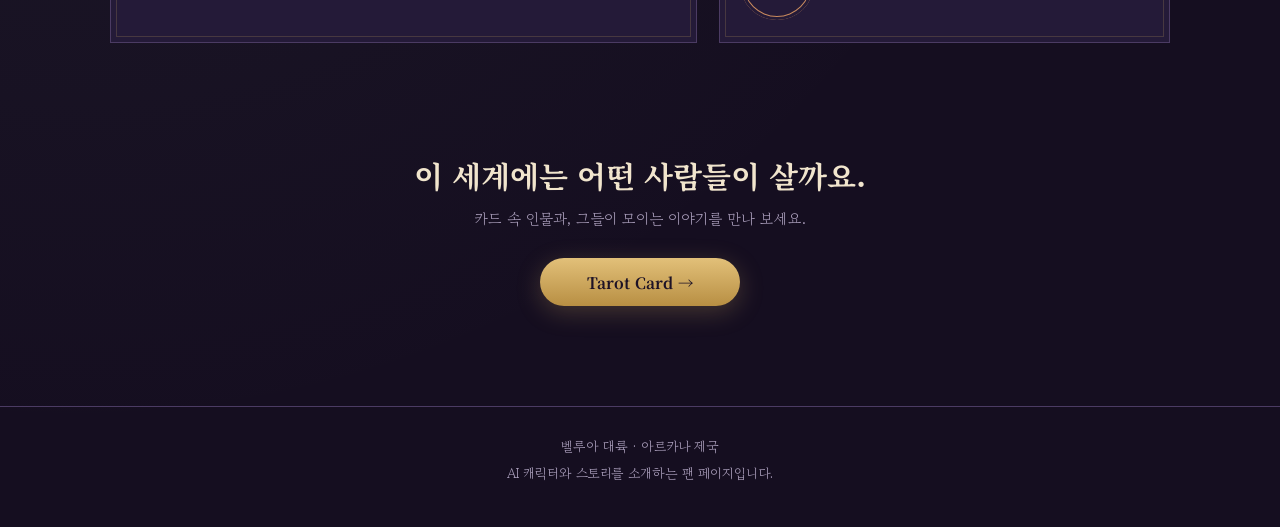
==== commit 36d9ea26: "ta" ====
--- a/index.html
+++ b/index.html
@@ -42,8 +42,7 @@
     <a class="logo" href="#top"><svg viewBox="0 0 24 24" aria-hidden="true"><use href="#star8"/></svg>아르카나</a>
     <nav aria-label="바로가기">
       <a href="#world">세계</a>
-      <a href="characters.html">캐릭터</a>
-      <a href="stories.html">스토리</a>
+      <a href="tarot.html">Tarot Card</a>
       <a class="pill" href="draw.html">카드 뽑기</a>
     </nav>
   </div>
@@ -144,13 +143,12 @@
   </div>
 </section>
 
-<!-- 인물 / 이야기로 -->
+<!-- Tarot Card 로 -->
 <div class="end">
   <h2>이 세계에는 어떤 사람들이 살까요.</h2>
   <p>카드 속 인물과, 그들이 모이는 이야기를 만나 보세요.</p>
   <div class="cta">
-    <a class="btn main" href="characters.html">카드 속의 사람들 →</a>
-    <a class="btn ghost" href="stories.html">펼쳐지는 이야기 →</a>
+    <a class="btn main" href="tarot.html">Tarot Card →</a>
   </div>
 </div>
 
--- a/css/style.css
+++ b/css/style.css
@@ -162,6 +162,7 @@
 .eq{font-family:var(--lat);font-style:italic;font-size:16px;line-height:1.2;color:var(--muted)}
 
 /* ---------- 카드 (공통) ---------- */
+.filters{display:flex;justify-content:center;gap:8px;margin-bottom:26px;flex-wrap:wrap}
 .rail{display:grid;grid-template-columns:repeat(2,1fr);gap:20px 14px;padding:14px 0 20px}
 @media(min-width:640px){.rail{grid-template-columns:repeat(auto-fill,minmax(235px,1fr));gap:26px 22px}}
 .tcard{container-type:inline-size;aspect-ratio:300/520;perspective:1400px;position:relative}
@@ -247,7 +248,7 @@
   .hero *,.res .tcard.pop{animation:none!important}
   .ringtext{animation:spin 900s linear infinite!important} /* '동작 줄이기' 설정에서도 아주 느리게만 움직임 */
   .inner,.tcard,.dk,.fc{transition:none!important}
-  .track{animation-duration:300s!important}
+  .fc{animation:none!important}
 }
 
 .poster .cover{display:block;width:100%;height:auto;margin:14px 0 18px;border:1px solid var(--gold-d);box-shadow:0 0 0 3px var(--bg),0 0 0 4px var(--line)}
@@ -256,24 +257,40 @@
 a.halo{display:block;text-decoration:none;color:inherit}
 a.halo:hover .dk,a.halo:focus-visible .dk{--dy:-2cqw}
 
-/* ---------- 카드 뽑기 페이지 ---------- */
+/* ---------- 카드 뽑기 페이지 (부채꼴) ---------- */
 .stage{padding:26px 0 0;text-align:center}
-.flow{position:relative;overflow:hidden;padding:36px 0 44px;-webkit-mask-image:linear-gradient(90deg,transparent,#000 7%,#000 93%,transparent);mask-image:linear-gradient(90deg,transparent,#000 7%,#000 93%,transparent)}
-.track{display:flex;width:max-content;animation:drift 40s linear infinite;will-change:transform}
-.set{display:flex;gap:16px;padding-right:16px}
-@keyframes drift{from{transform:translateX(-50%)}to{transform:translateX(0)}}
-@media(hover:hover){.flow:not(.picked):hover .track{animation-play-state:paused}}
-.flow.picked .track{animation-play-state:paused}
-.fc{flex:none;width:clamp(104px,28vw,150px);aspect-ratio:300/520;border:1px solid var(--gold);border-radius:12px;
+.flow{container-type:inline-size;max-width:560px;margin:0 auto;padding:30px 24px 14px}
+.flow[hidden]{display:none}
+.fan{position:relative;height:68cqw;touch-action:pan-y;-webkit-tap-highlight-color:transparent;user-select:none;-webkit-user-select:none}
+.fc{position:absolute;left:50%;bottom:3cqw;width:28cqw;height:48.5cqw;margin-left:-14cqw;border:1px solid var(--gold);border-radius:3cqw;
+  --a:calc((var(--i) - 4) * 10deg);transform-origin:50% 135%;transform:rotate(var(--a));
   background:radial-gradient(circle at 50% 50%,rgba(210,173,98,.4) 0 4%,transparent 5% 18%,rgba(210,173,98,.2) 19% 20%,transparent 21%),
    repeating-conic-gradient(from 0deg at 50% 50%,rgba(210,173,98,.12) 0 7deg,transparent 7deg 14deg),#241a38;
-  box-shadow:inset 0 0 0 5px var(--bg2),inset 0 0 0 6.5px var(--gold-d),0 6px 16px rgba(0,0,0,.45);
-  transition:transform .45s cubic-bezier(.2,.7,.2,1),opacity .45s,box-shadow .45s}
-.fc:hover,.fc:focus-visible{transform:translateY(-8px)}
-.flow.picked .fc{opacity:.2;pointer-events:none}
-.flow.picked .fc.chosen{opacity:1;transform:translateY(-14px) scale(1.12);box-shadow:inset 0 0 0 5px var(--bg2),inset 0 0 0 6.5px var(--gold),0 0 36px rgba(210,173,98,.65)}
-.tap-hint{color:var(--muted);font-size:15px}
-.tap-hint[hidden],.flow[hidden]{display:none}
+  box-shadow:inset 0 0 0 1.4cqw var(--bg2),inset 0 0 0 1.8cqw var(--gold-d),-3px 5px 14px rgba(0,0,0,.5);
+  transition:transform .55s cubic-bezier(.2,.7,.2,1),opacity .45s,border-color .3s,box-shadow .3s;
+  animation:spread .9s cubic-bezier(.2,.7,.2,1) backwards;animation-delay:calc(var(--i) * 45ms)}
+@keyframes spread{from{transform:rotate(0deg)}}
+/* 손이 닿으면 카드 색이 바뀜 */
+.fc::after{content:"";position:absolute;inset:0;border-radius:inherit;pointer-events:none;opacity:0;transition:opacity .3s;
+  background:linear-gradient(160deg,rgba(240,140,190,.62),rgba(246,206,112,.5))}
+.fc:hover,.fc.hot,.fc:focus-visible{border-color:#f6d6df;box-shadow:inset 0 0 0 1.4cqw #3a1d46,inset 0 0 0 1.8cqw #f6d6df,-3px 5px 14px rgba(0,0,0,.5),0 0 26px rgba(240,160,190,.6)}
+.fc:hover::after,.fc.hot::after,.fc:focus-visible::after{opacity:1}
+.flow.picked .fc{opacity:.15;pointer-events:none}
+.flow.picked .fc.chosen{opacity:1;z-index:20;transform:rotate(0deg) translateY(-16cqw) scale(1.2);
+  box-shadow:inset 0 0 0 1.4cqw #3a1d46,inset 0 0 0 1.8cqw #f6d6df,0 0 40px rgba(246,206,112,.7)}
+.flow.picked .fc.chosen::after{opacity:1}
+.tap-hint{color:var(--muted);font-size:15px;line-height:1.7}
+.tap-hint[hidden]{display:none}
+
+/* 스토리 카드 뒷면 */
+.back .one{font-style:italic;color:var(--rose);font-size:5.2cqw;line-height:1.5;margin-bottom:2cqw}
+.tcard.story .back{padding:12cqw 11cqw 9cqw}
+.tcard.story .back .fl{margin:2cqw auto}
+.tcard.story .back .hook{font-size:4.9cqw;line-height:1.65}
+.kw.who{flex-direction:column;align-items:center}
+.kw.who li{padding:0}
+.kw.who a{display:block;padding:.6cqw 3.4cqw;color:inherit;text-decoration:none}
+.kw.who li:hover{background:color-mix(in srgb,var(--a) 18%,transparent)}
 
 /* ---------- 휴대폰: 2열 카드 뒷면 글씨 보정 ---------- */
 @media(max-width:639px){
@@ -286,5 +303,7 @@
   .go{font-size:max(4.8cqw,10.5px);min-height:9cqw}
   .fb{font-size:max(4.6cqw,10.5px)}
   .plate .ver{font-size:max(4.2cqw,9px)}
+  .back .one{font-size:max(5.2cqw,10px)}
+  .tcard.story .back .hook{font-size:max(4.9cqw,10px)}
   .cur{gap:14px}
 }
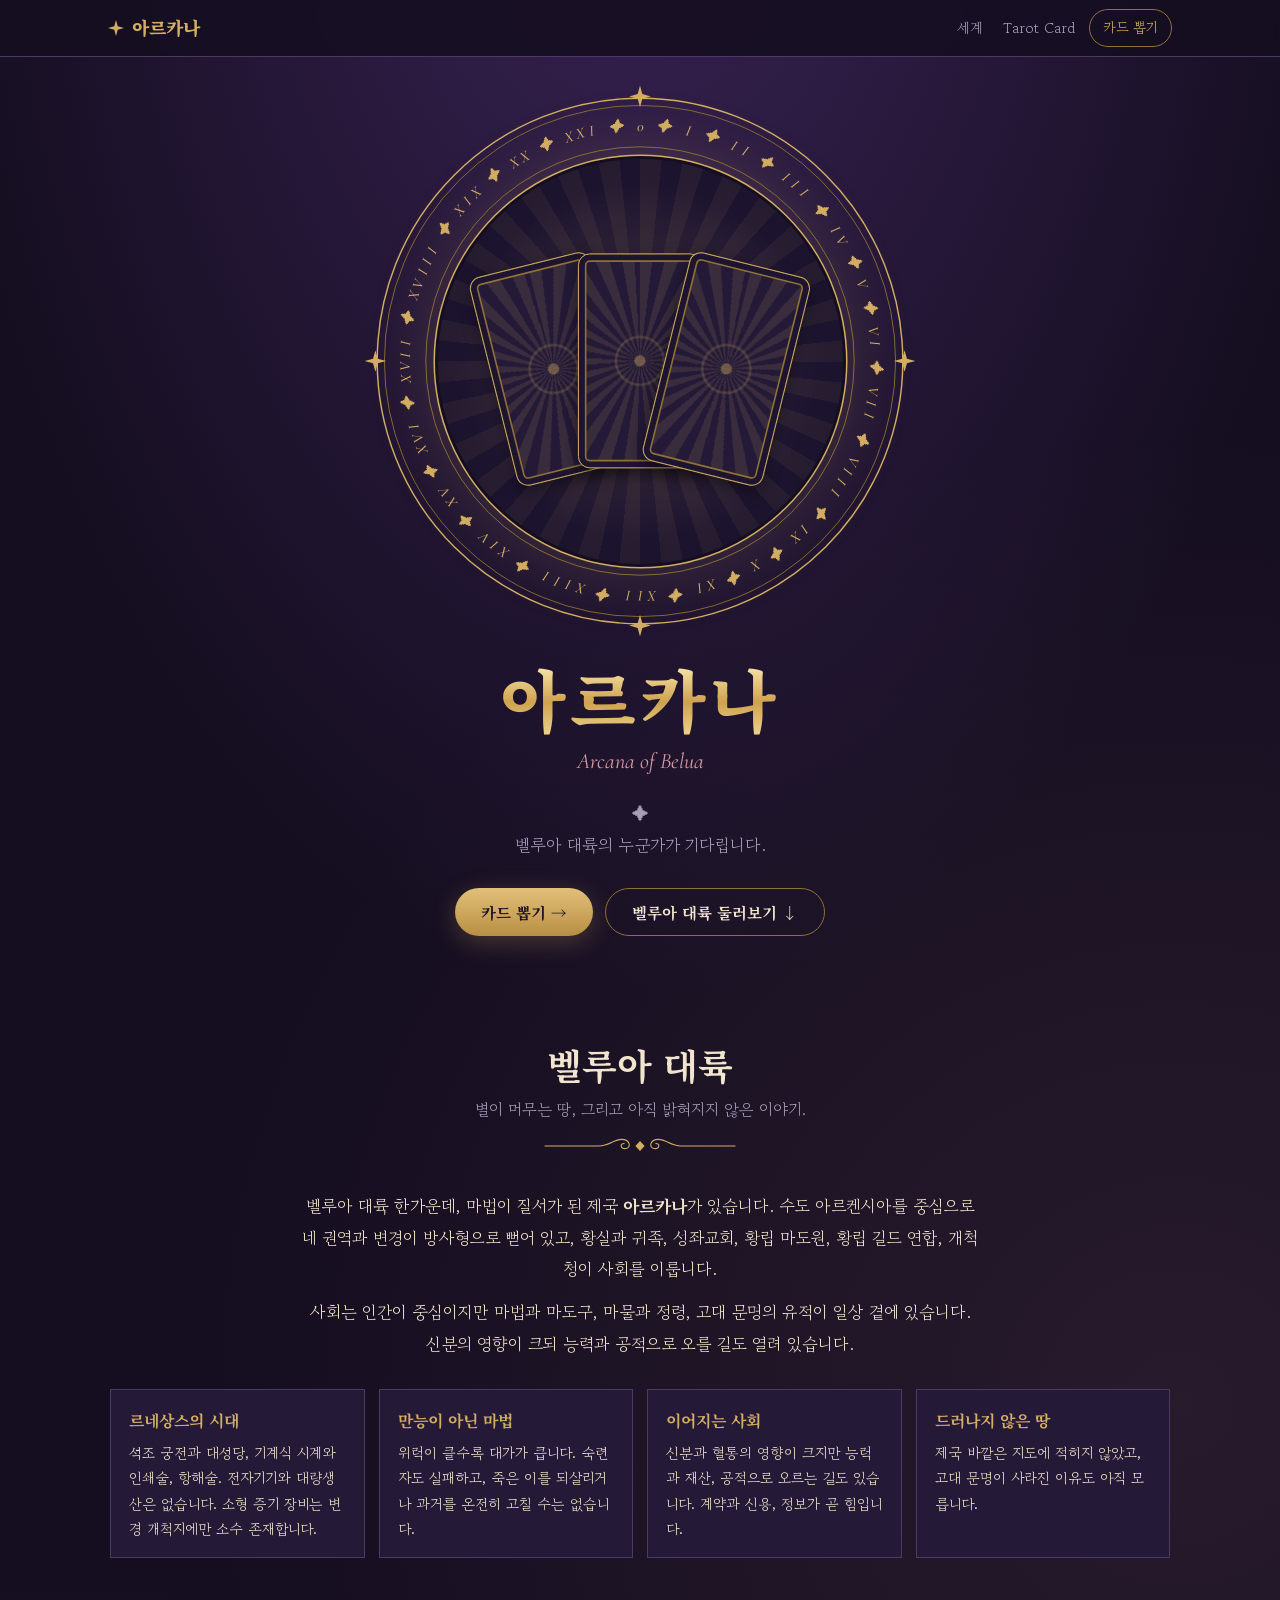
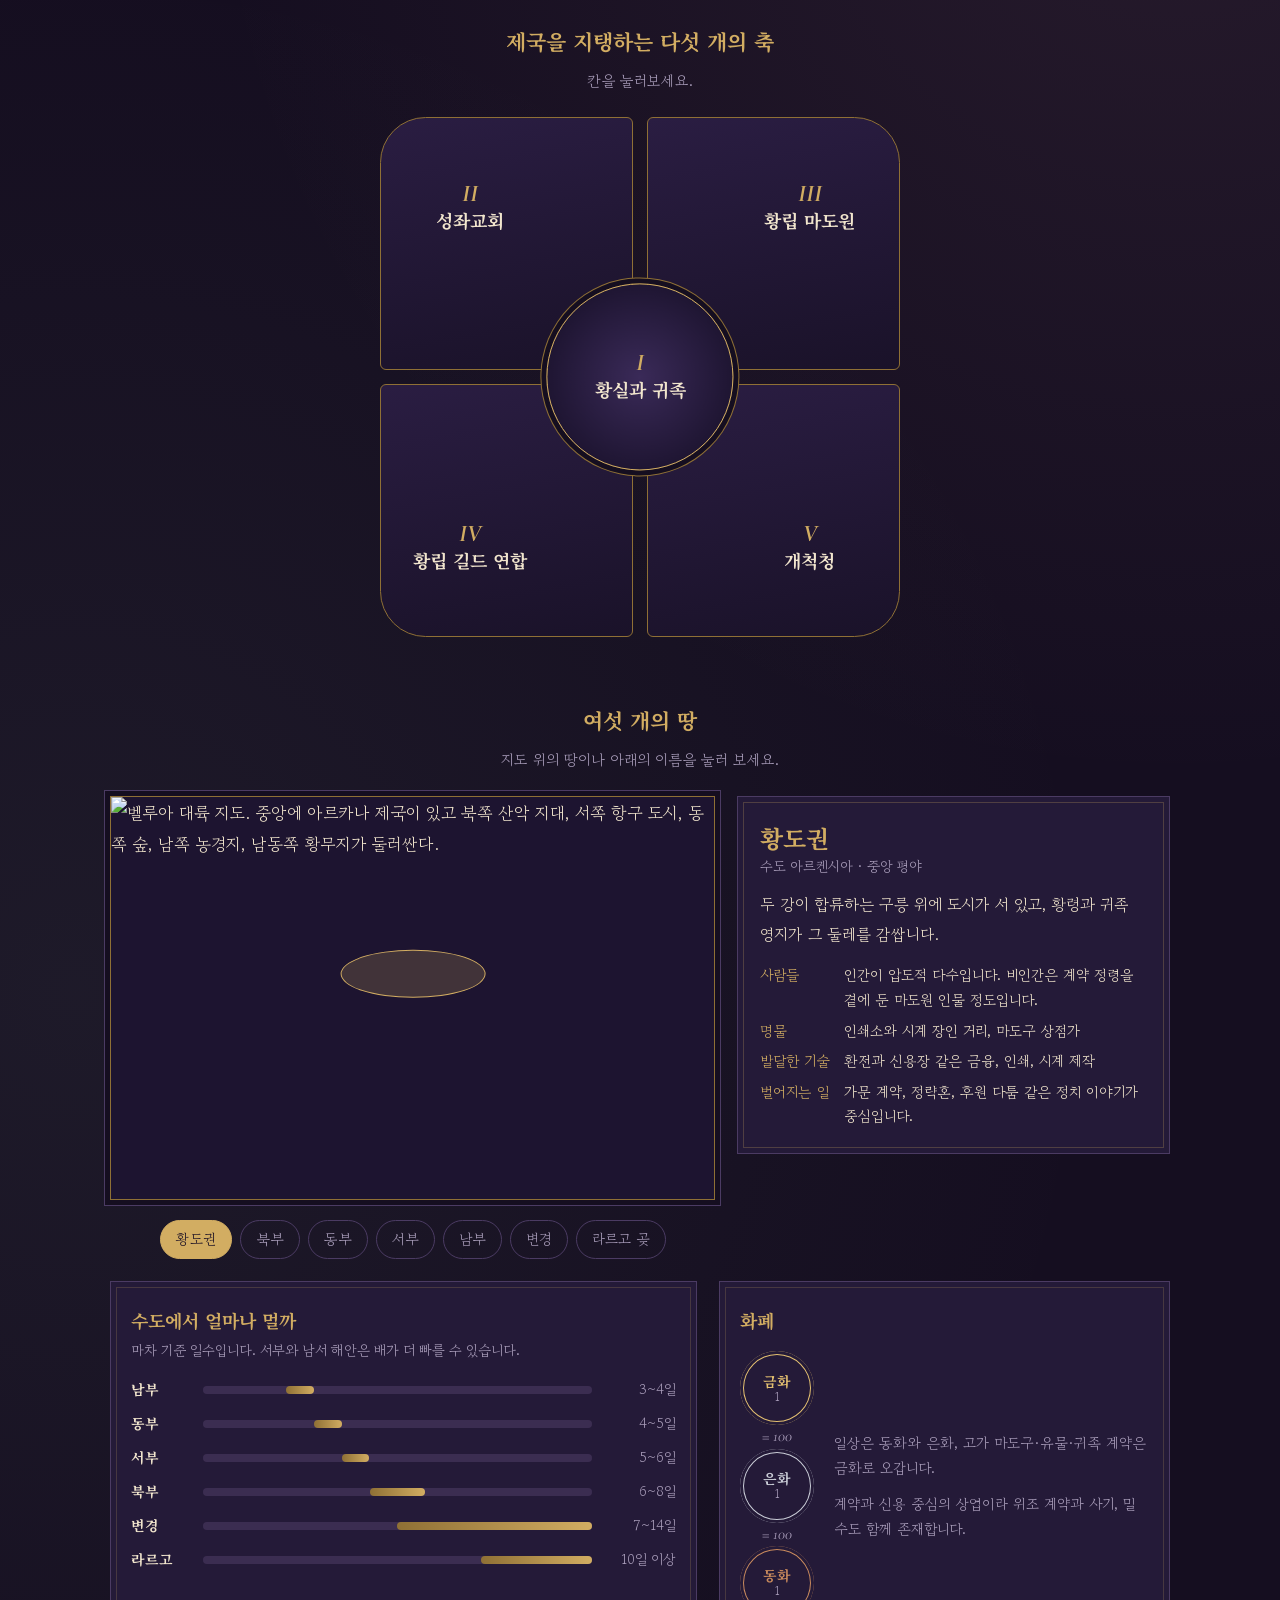
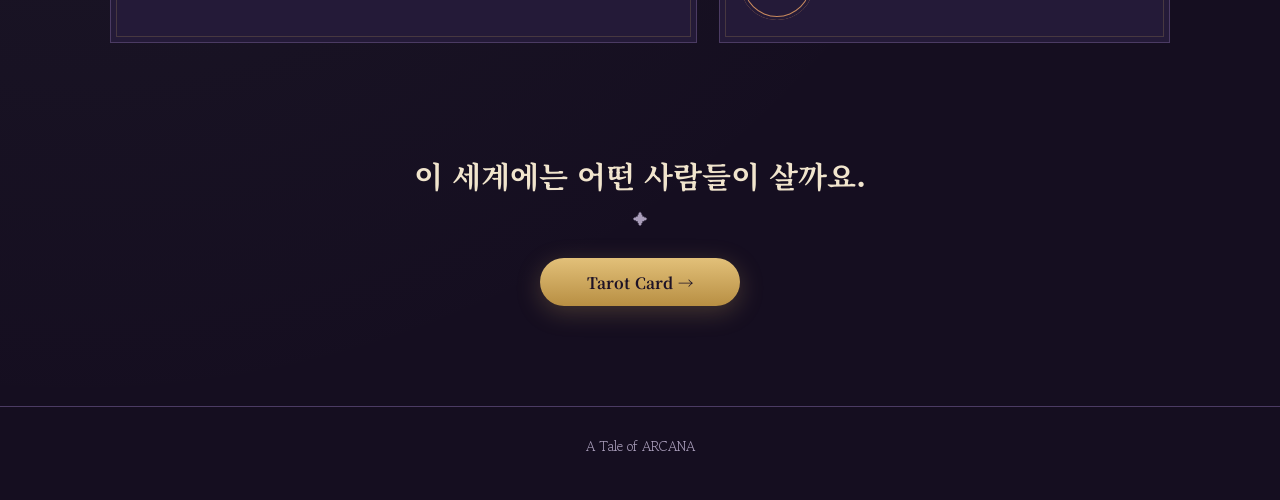
==== commit ef306546: "tata" ====
--- a/index.html
+++ b/index.html
@@ -4,7 +4,7 @@
 <meta charset="utf-8">
 <meta name="viewport" content="width=device-width, initial-scale=1, viewport-fit=cover">
 <title>아르카나 | 벨루아 대륙의 카드들</title>
-<meta name="description" content="카드 한 장에 한 사람, 한 사람에 하나의 이야기. 벨루아 대륙 아르카나 제국의 세계관과 AI 캐릭터, 스토리를 만나 보세요.">
+<meta name="description" content="카드 한 장에 한 사람, 한 사람에 하나의 이야기.">
 <meta property="og:title" content="아르카나 | 벨루아 대륙의 카드들">
 <meta property="og:description" content="별이 머무는 땅에서 만나는 타로 캐릭터와 이야기.">
 <meta property="og:image" content="https://i.ibb.co/F4XCshdC/image.png">
@@ -69,7 +69,7 @@
   </a>
   <h1>아르카나</h1>
   <p class="en">Arcana of Belua</p>
-  <p class="tag">원 안의 카드를 눌러 한 장 뽑아 보세요.<br>벨루아 대륙의 누군가가 기다립니다.</p>
+  <p class="tag">✦<br>벨루아 대륙의 누군가가 기다립니다.</p>
   <div class="cta">
     <a class="btn main" href="draw.html">카드 뽑기 →</a>
     <a class="btn ghost" href="#world">벨루아 대륙 둘러보기 ↓</a>
@@ -96,7 +96,7 @@
     </div>
 
     <h3 class="sub-h">제국을 지탱하는 다섯 개의 축</h3>
-    <p class="sub-p">칸을 누르면 설명이 열리고, 다시 누르면 돌아옵니다.</p>
+    <p class="sub-p">칸을 눌러보세요.</p>
     <div class="pillars">
       <div class="pmap" id="pgrid"></div>
       <button class="pdetail" id="pdetail" type="button" hidden></button>
@@ -146,7 +146,7 @@
 <!-- Tarot Card 로 -->
 <div class="end">
   <h2>이 세계에는 어떤 사람들이 살까요.</h2>
-  <p>카드 속 인물과, 그들이 모이는 이야기를 만나 보세요.</p>
+  <p>✦</p>
   <div class="cta">
     <a class="btn main" href="tarot.html">Tarot Card →</a>
   </div>
@@ -155,8 +155,7 @@
 </main>
 
 <footer>
-  벨루아 대륙 · 아르카나 제국<br>
-  AI 캐릭터와 스토리를 소개하는 팬 페이지입니다.
+  A Tale of ARCANA
 </footer>
 
 <noscript><p style="text-align:center;padding:30px;color:#a99dba">지도와 카드를 보려면 JavaScript를 켜 주세요.</p></noscript>
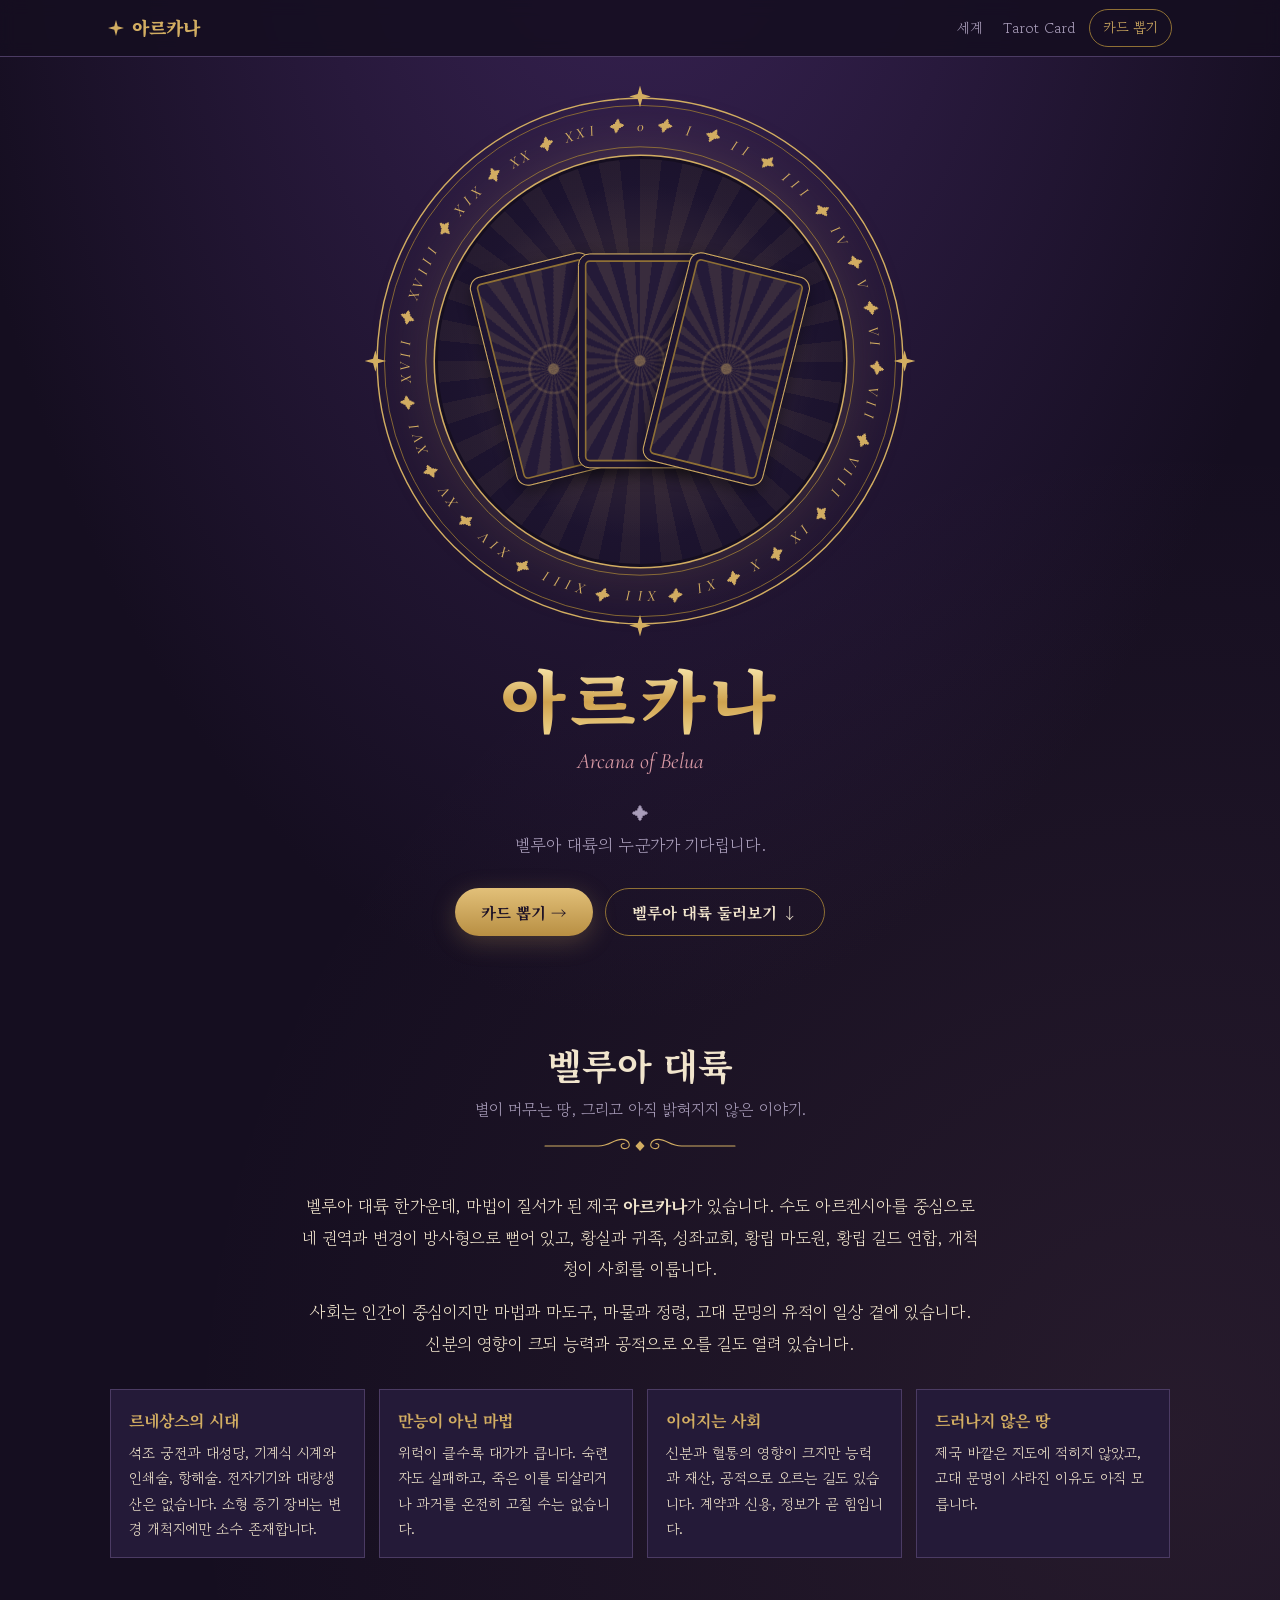
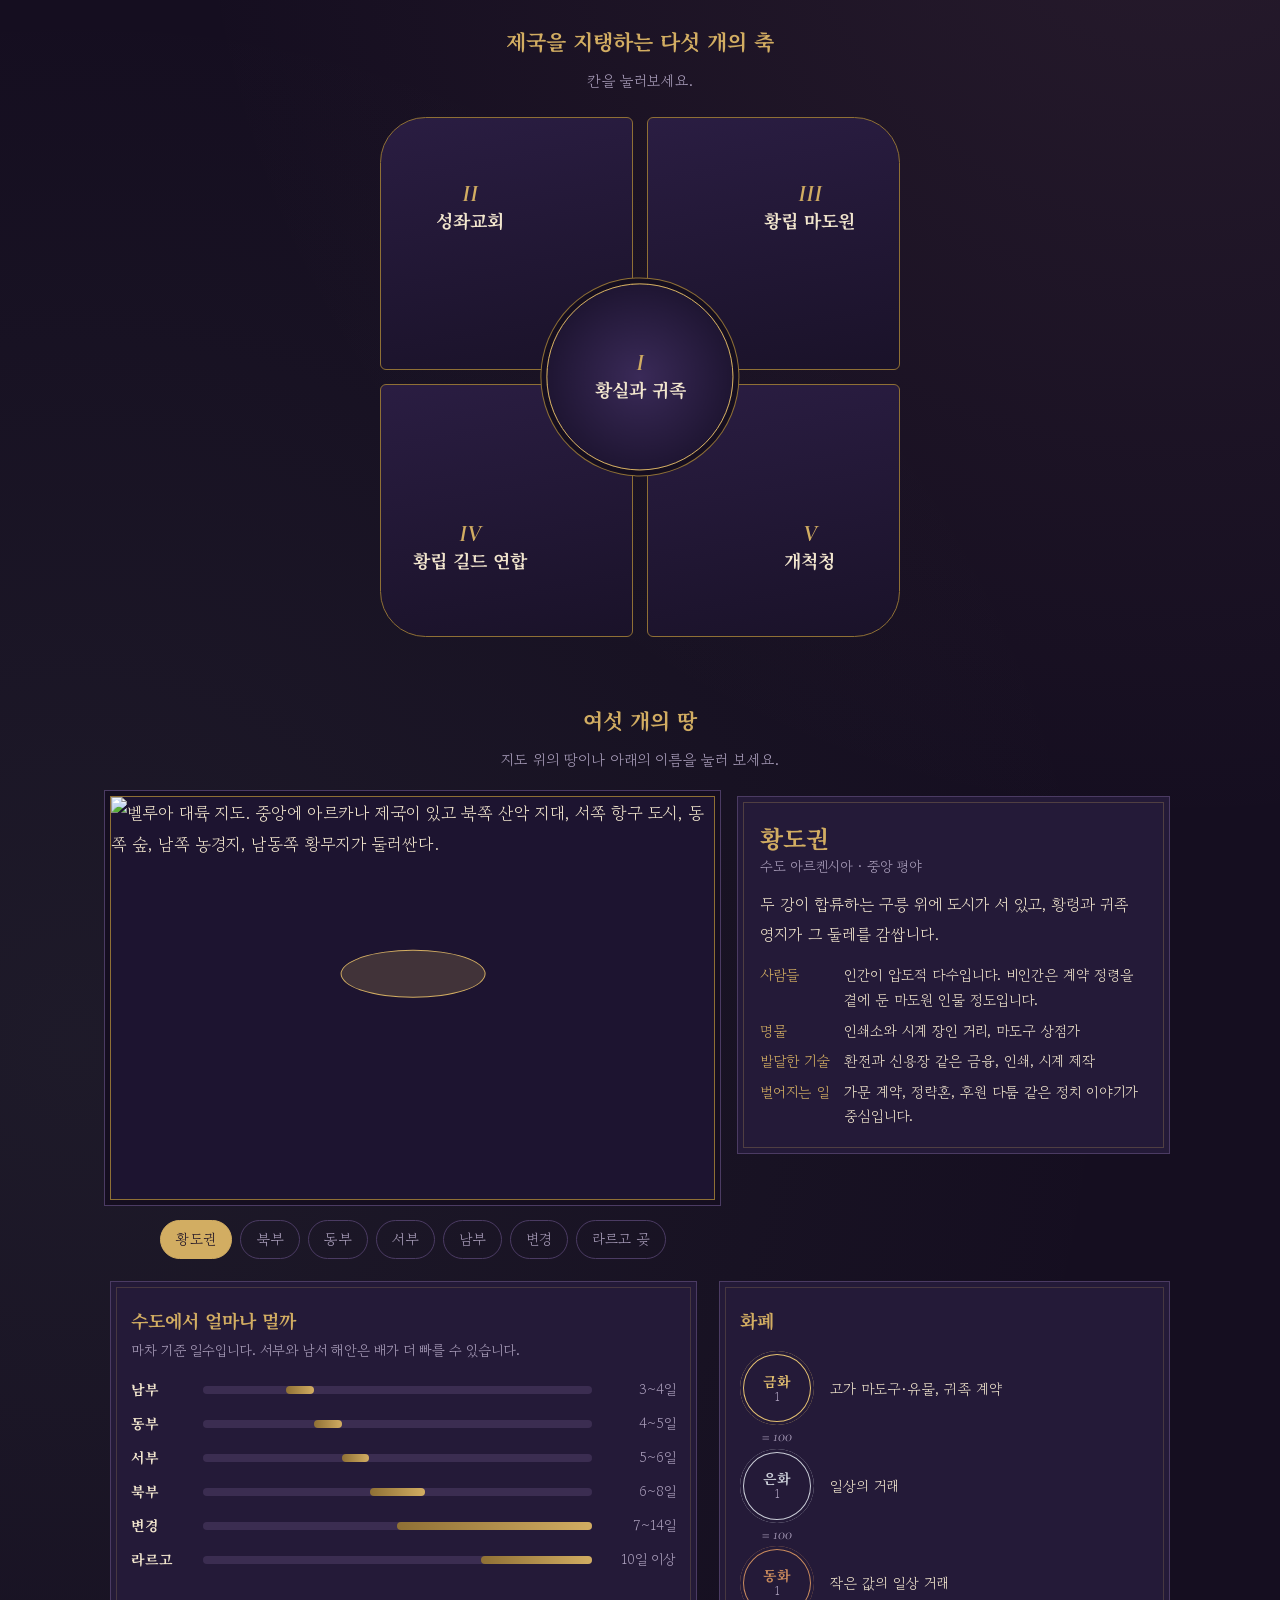
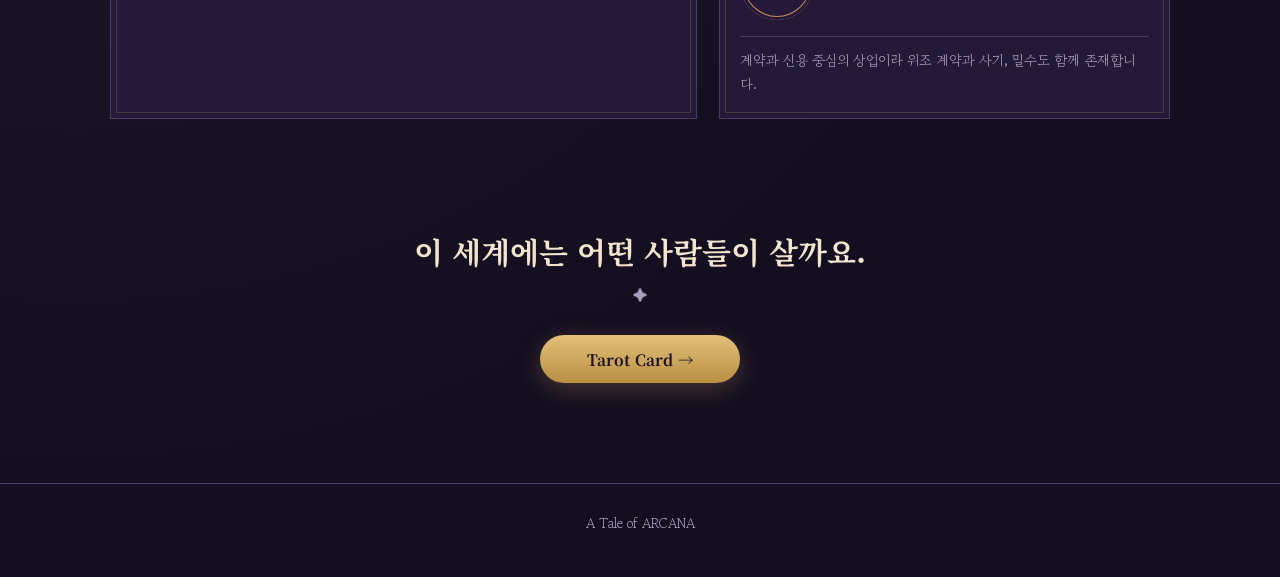
==== commit e00316d8: "t0" ====
--- a/index.html
+++ b/index.html
@@ -127,16 +127,13 @@
       </div>
       <div class="box">
         <h3>화폐</h3>
-        <div class="cur">
-          <div class="coins" aria-label="1금화는 100은화, 1은화는 100동화">
-            <div class="coin g">금화<small>1</small></div><span class="eq">= 100</span>
-            <div class="coin s">은화<small>1</small></div><span class="eq">= 100</span>
-            <div class="coin c">동화<small>1</small></div>
-          </div>
-          <div class="ctext">
-            <p>일상은 동화와 은화, 고가 마도구·유물·귀족 계약은 금화로 오갑니다.</p>
-            <p>계약과 신용 중심의 상업이라 위조 계약과 사기, 밀수도 함께 존재합니다.</p>
-          </div>
+        <div class="cur" role="group" aria-label="1금화는 100은화, 1은화는 100동화">
+          <div class="crow"><div class="coin g">금화<small>1</small></div><p>고가 마도구·유물, 귀족 계약</p></div>
+          <span class="eq">= 100</span>
+          <div class="crow"><div class="coin s">은화<small>1</small></div><p>일상의 거래</p></div>
+          <span class="eq">= 100</span>
+          <div class="crow"><div class="coin c">동화<small>1</small></div><p>작은 값의 일상 거래</p></div>
+          <p class="cur-note">계약과 신용 중심의 상업이라 위조 계약과 사기, 밀수도 함께 존재합니다.</p>
         </div>
       </div>
     </div>
--- a/css/style.css
+++ b/css/style.css
@@ -150,11 +150,11 @@
 .route .bar{position:relative;height:8px;border-radius:99px;background:rgba(75,59,99,.6)}
 .route .bar i{position:absolute;top:0;bottom:0;min-width:8px;border-radius:99px;background:linear-gradient(90deg,var(--gold-d),var(--gold))}
 .route span{color:var(--muted);text-align:right;white-space:nowrap}
-.cur{display:flex;align-items:center;gap:20px;margin-top:14px}
-.coins{display:flex;flex-direction:column;align-items:center;gap:2px;flex:none}
-.ctext{flex:1;min-width:0}
-.ctext p{font-size:14.5px;line-height:1.75;color:var(--muted)}
-.ctext p+p{margin-top:10px}
+.cur{display:flex;flex-direction:column;gap:2px;margin-top:14px}
+.crow{display:grid;grid-template-columns:74px 1fr;align-items:center;gap:16px}
+.crow p{font-size:14.5px;line-height:1.6;color:var(--ivory)}
+.cur .eq{width:74px;text-align:center}
+.cur-note{margin-top:14px;padding-top:12px;border-top:1px solid var(--line);font-size:14px;line-height:1.7;color:var(--muted)}
 .coin{width:74px;height:74px;border-radius:50%;display:flex;flex-direction:column;align-items:center;justify-content:center;font-family:var(--head);font-weight:700;font-size:14px;line-height:1.3;
   box-shadow:inset 0 0 0 3px var(--panel),inset 0 0 0 4px currentColor}
 .coin small{font-family:var(--body);font-weight:400;font-size:11.5px;color:var(--muted)}
@@ -163,8 +163,8 @@
 
 /* ---------- 카드 (공통) ---------- */
 .filters{display:flex;justify-content:center;gap:8px;margin-bottom:26px;flex-wrap:wrap}
-.rail{display:grid;grid-template-columns:repeat(2,1fr);gap:20px 14px;padding:14px 0 20px}
-@media(min-width:640px){.rail{grid-template-columns:repeat(auto-fill,minmax(235px,1fr));gap:26px 22px}}
+.rail{display:grid;grid-template-columns:repeat(3,1fr);gap:14px 8px;padding:14px 0 20px;max-width:860px;margin:0 auto}
+@media(min-width:640px){.rail{gap:26px 20px}}
 .tcard{container-type:inline-size;aspect-ratio:300/520;perspective:1400px;position:relative}
 @media(min-width:640px){.tcard{transition:transform .3s}.tcard:hover{transform:translateY(-6px)}}
 .inner{position:absolute;inset:0;transform-style:preserve-3d;-webkit-transform-style:preserve-3d;transition:transform .85s cubic-bezier(.2,.7,.2,1)}
@@ -288,22 +288,19 @@
 .tcard.story .back .fl{margin:2cqw auto}
 .tcard.story .back .hook{font-size:4.9cqw;line-height:1.65}
 .kw.who{flex-direction:column;align-items:center}
-.kw.who li{padding:0}
-.kw.who a{display:block;padding:.6cqw 3.4cqw;color:inherit;text-decoration:none}
+.kw.who li{width:62cqw;padding:0;font-size:4cqw}
+.kw.who a{display:block;padding:.7cqw 0;text-align:center;white-space:nowrap;color:inherit;text-decoration:none}
 .kw.who li:hover{background:color-mix(in srgb,var(--a) 18%,transparent)}
 
-/* ---------- 휴대폰: 2열 카드 뒷면 글씨 보정 ---------- */
+/* ---------- 작은 화면(3열): 앞면 글씨 보정 · 카드를 누르면 크게 보기 ---------- */
 @media(max-width:639px){
-  .back{padding:12cqw 9cqw 9cqw}
-  .back .role{font-size:max(5.2cqw,10px)}
-  .back h3{font-size:max(8.6cqw,15px)}
-  .back .age{font-size:max(5.4cqw,10px)}
-  .back .hook{font-size:max(5.5cqw,10.5px);line-height:1.6}
-  .kw li{font-size:max(4.6cqw,9.5px)}
-  .go{font-size:max(4.8cqw,10.5px);min-height:9cqw}
-  .fb{font-size:max(4.6cqw,10.5px)}
-  .plate .ver{font-size:max(4.2cqw,9px)}
-  .back .one{font-size:max(5.2cqw,10px)}
-  .tcard.story .back .hook{font-size:max(4.9cqw,10px)}
-  .cur{gap:14px}
-}
+  .plate .nm{font-size:max(7.6cqw,10px)}
+  .plate .en{font-size:max(6.2cqw,8px)}
+  .plate .ver{font-size:max(4.2cqw,7.5px);white-space:nowrap}
+}
+.zoom{position:fixed;inset:0;z-index:60;display:flex;flex-direction:column;align-items:center;justify-content:center;gap:14px;padding:16px;background:rgba(21,14,32,.93);-webkit-backdrop-filter:blur(4px);backdrop-filter:blur(4px)}
+.zoom[hidden]{display:none}
+.zoom .tcard{flex:none;width:min(320px,84vw,calc((100vh - 120px) * .577))}
+.zoom .tcard:hover{transform:none}
+.zoom .x{min-height:44px;padding:0 28px;border:1px solid var(--gold-d);border-radius:99px;font-family:var(--head);font-weight:700;font-size:15px;color:var(--ivory)}
+.zoom .x:hover{background:rgba(210,173,98,.12)}
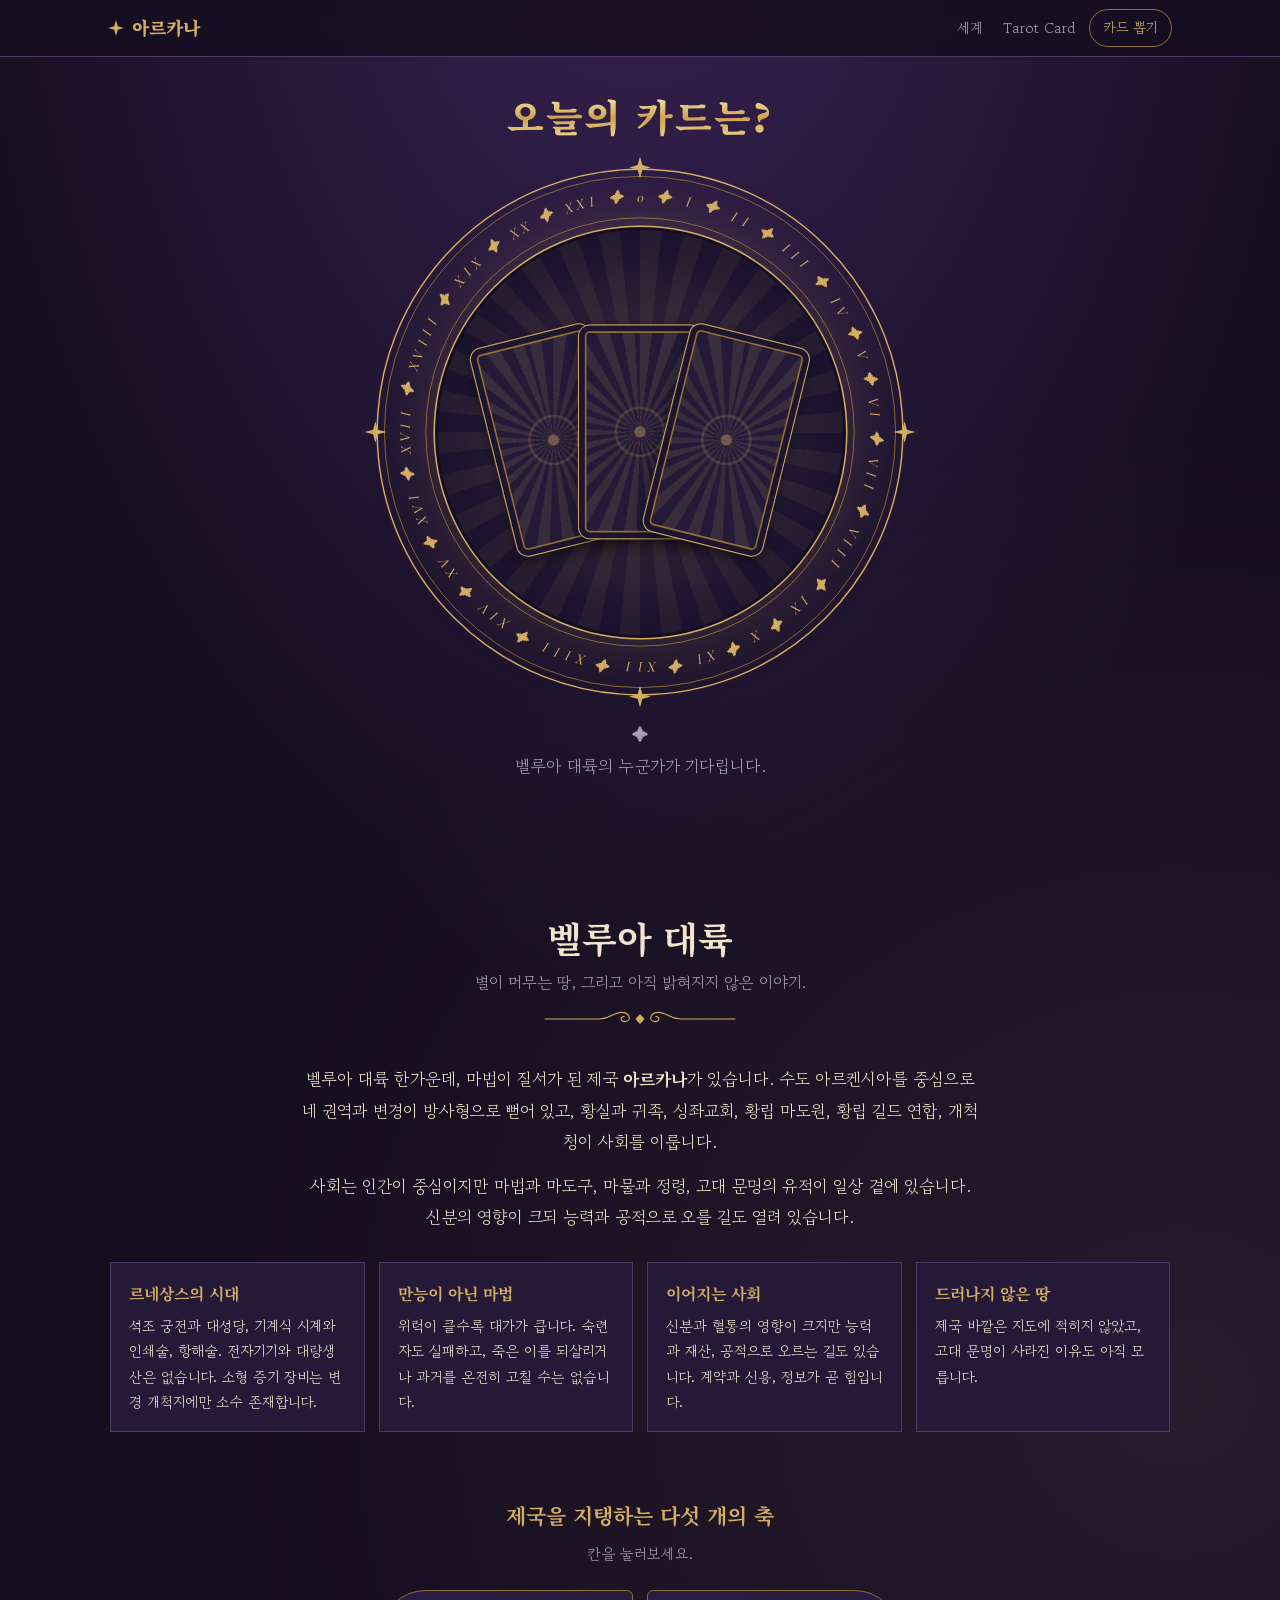
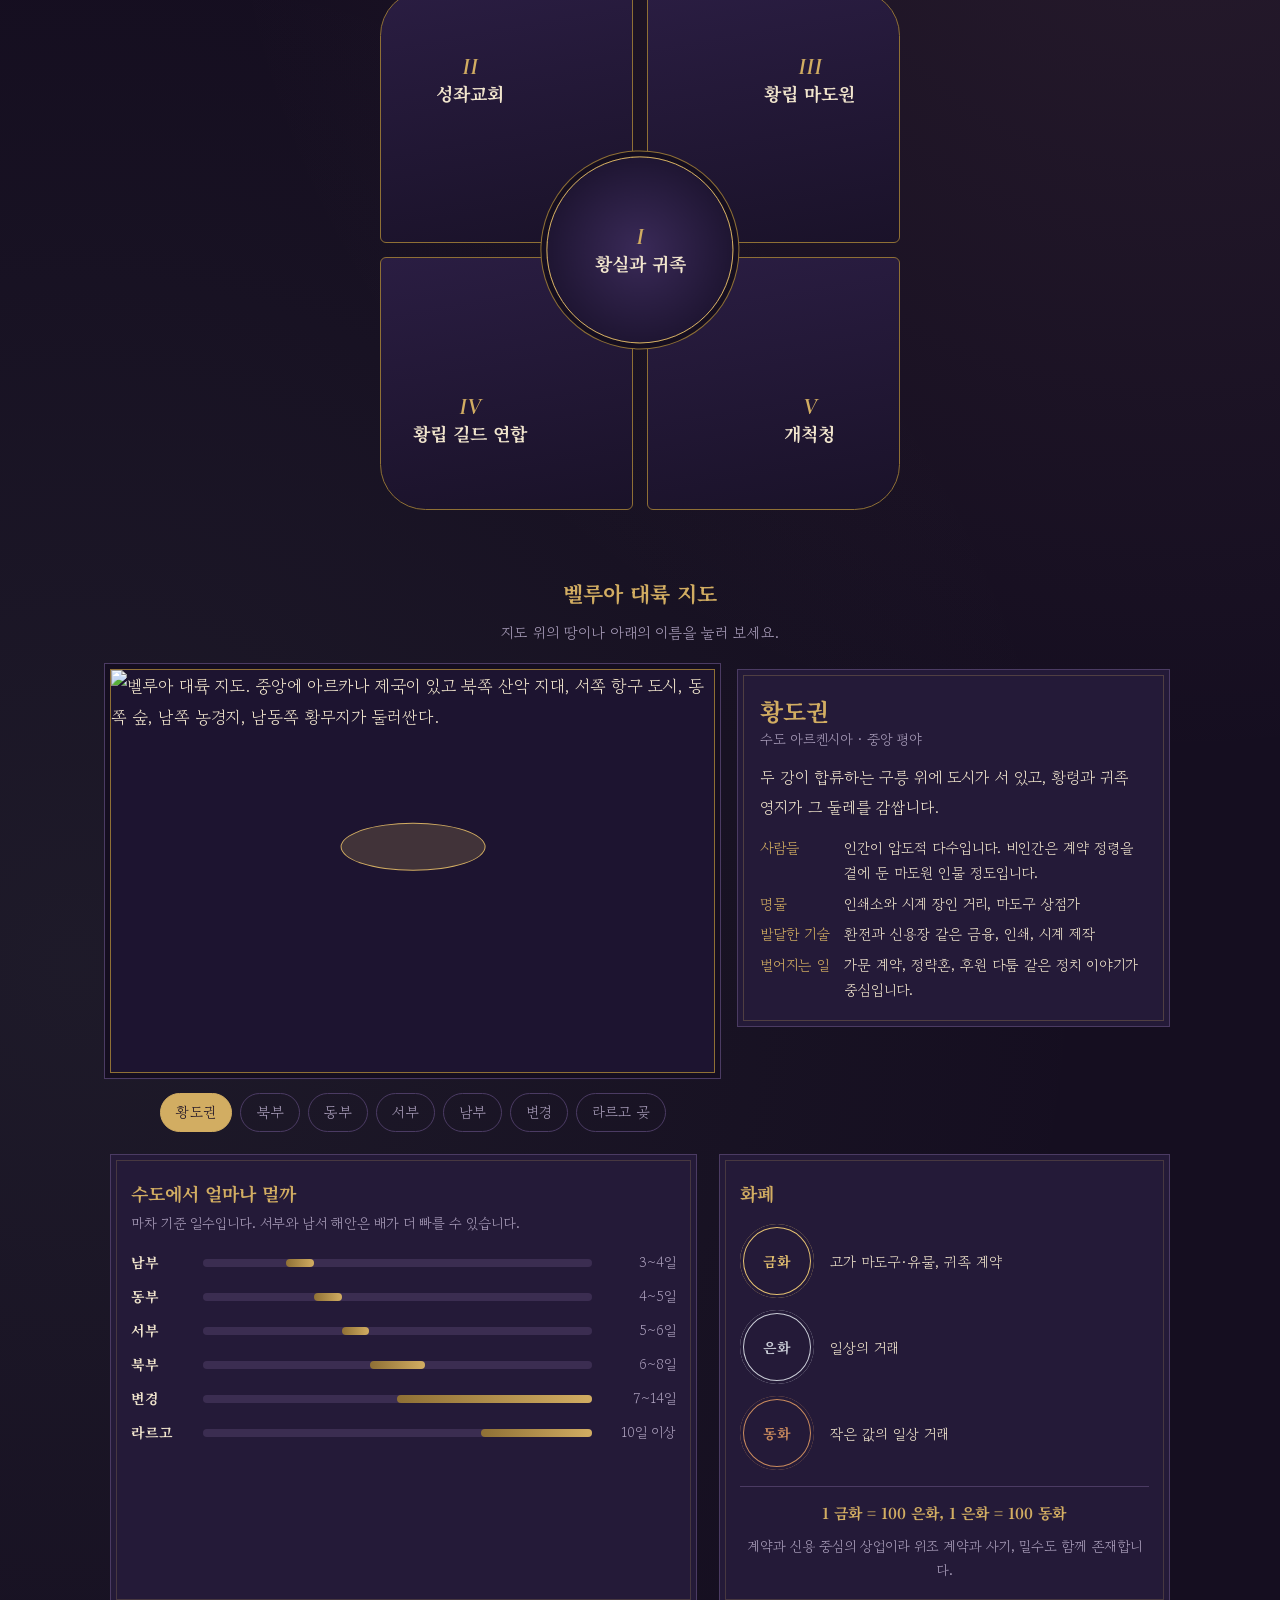
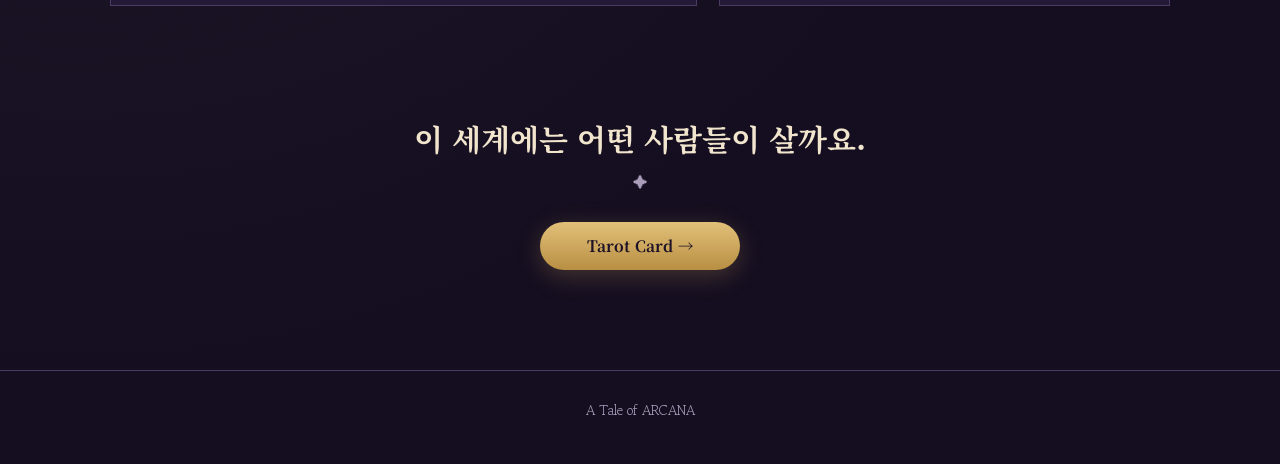
==== commit edba438c: "for" ====
--- a/index.html
+++ b/index.html
@@ -52,6 +52,8 @@
 
 <!-- 히어로 : 카드 뽑기 -->
 <div class="hero">
+  <h1 class="sr">아르카나 · 벨루아 대륙의 카드들</h1>
+  <p class="ask">오늘의 카드는?</p>
   <a class="halo" href="draw.html" aria-label="카드 뽑으러 가기">
     <svg class="ring" viewBox="0 0 600 600" aria-hidden="true">
       <circle cx="300" cy="300" r="292" fill="none" stroke="#d2ad62" stroke-width="1.6"/>
@@ -67,13 +69,7 @@
     <div class="ringtext" id="ringtext" aria-hidden="true"></div>
     <div class="disc"><div class="deck" aria-hidden="true"><span class="dk"></span><span class="dk"></span><span class="dk"></span></div></div>
   </a>
-  <h1>아르카나</h1>
-  <p class="en">Arcana of Belua</p>
   <p class="tag">✦<br>벨루아 대륙의 누군가가 기다립니다.</p>
-  <div class="cta">
-    <a class="btn main" href="draw.html">카드 뽑기 →</a>
-    <a class="btn ghost" href="#world">벨루아 대륙 둘러보기 ↓</a>
-  </div>
 </div>
 
 <!-- 세계 -->
@@ -102,7 +98,7 @@
       <button class="pdetail" id="pdetail" type="button" hidden></button>
     </div>
 
-    <h3 class="sub-h">여섯 개의 땅</h3>
+    <h3 class="sub-h">벨루아 대륙 지도</h3>
     <p class="sub-p">지도 위의 땅이나 아래의 이름을 눌러 보세요.</p>
     <div class="atlas">
       <div>
@@ -128,11 +124,10 @@
       <div class="box">
         <h3>화폐</h3>
         <div class="cur" role="group" aria-label="1금화는 100은화, 1은화는 100동화">
-          <div class="crow"><div class="coin g">금화<small>1</small></div><p>고가 마도구·유물, 귀족 계약</p></div>
-          <span class="eq">= 100</span>
-          <div class="crow"><div class="coin s">은화<small>1</small></div><p>일상의 거래</p></div>
-          <span class="eq">= 100</span>
-          <div class="crow"><div class="coin c">동화<small>1</small></div><p>작은 값의 일상 거래</p></div>
+          <div class="crow"><div class="coin g">금화</div><p>고가 마도구·유물, 귀족 계약</p></div>
+          <div class="crow"><div class="coin s">은화</div><p>일상의 거래</p></div>
+          <div class="crow"><div class="coin c">동화</div><p>작은 값의 일상 거래</p></div>
+          <p class="cur-rate">1 금화 = 100 은화, 1 은화 = 100 동화</p>
           <p class="cur-note">계약과 신용 중심의 상업이라 위조 계약과 사기, 밀수도 함께 존재합니다.</p>
         </div>
       </div>
--- a/css/style.css
+++ b/css/style.css
@@ -69,8 +69,8 @@
 .btn.main:hover{transform:translateY(-2px)}
 .btn.ghost{border:1px solid var(--gold-d);color:var(--ivory)}
 .btn.ghost:hover{background:rgba(210,173,98,.12)}
-.hero .halo,.hero h1,.hero .en,.hero .tag,.hero .cta{animation:rise 1.1s cubic-bezier(.2,.7,.2,1) both}
-.hero h1{animation-delay:.15s}.hero .en{animation-delay:.25s}.hero .tag{animation-delay:.35s}.hero .cta{animation-delay:.45s}
+.hero .halo,.hero .ask,.hero .tag{animation:rise 1.1s cubic-bezier(.2,.7,.2,1) both}
+.hero .tag{animation-delay:.3s}
 @keyframes rise{from{opacity:0;transform:translateY(18px)}to{opacity:1;transform:none}}
 
 /* ---------- 섹션 공통 ---------- */
@@ -150,11 +150,11 @@
 .route .bar{position:relative;height:8px;border-radius:99px;background:rgba(75,59,99,.6)}
 .route .bar i{position:absolute;top:0;bottom:0;min-width:8px;border-radius:99px;background:linear-gradient(90deg,var(--gold-d),var(--gold))}
 .route span{color:var(--muted);text-align:right;white-space:nowrap}
-.cur{display:flex;flex-direction:column;gap:2px;margin-top:14px}
+.cur{display:flex;flex-direction:column;gap:12px;margin-top:14px}
 .crow{display:grid;grid-template-columns:74px 1fr;align-items:center;gap:16px}
 .crow p{font-size:14.5px;line-height:1.6;color:var(--ivory)}
-.cur .eq{width:74px;text-align:center}
-.cur-note{margin-top:14px;padding-top:12px;border-top:1px solid var(--line);font-size:14px;line-height:1.7;color:var(--muted)}
+.cur-rate{margin-top:4px;padding-top:12px;border-top:1px solid var(--line);font-family:var(--head);font-weight:700;font-size:15px;color:var(--gold);text-align:center}
+.cur-note{margin-top:-4px;font-size:14px;line-height:1.7;color:var(--muted);text-align:center}
 .coin{width:74px;height:74px;border-radius:50%;display:flex;flex-direction:column;align-items:center;justify-content:center;font-family:var(--head);font-weight:700;font-size:14px;line-height:1.3;
   box-shadow:inset 0 0 0 3px var(--panel),inset 0 0 0 4px currentColor}
 .coin small{font-family:var(--body);font-weight:400;font-size:11.5px;color:var(--muted)}
@@ -300,7 +300,21 @@
 }
 .zoom{position:fixed;inset:0;z-index:60;display:flex;flex-direction:column;align-items:center;justify-content:center;gap:14px;padding:16px;background:rgba(21,14,32,.93);-webkit-backdrop-filter:blur(4px);backdrop-filter:blur(4px)}
 .zoom[hidden]{display:none}
-.zoom .tcard{flex:none;width:min(320px,84vw,calc((100vh - 120px) * .577))}
+.zoom .tcard{flex:none;width:min(360px,84vw,calc((100vh - 120px) * .577))}
+.zoom .fb{display:none}
+.zoom .back{cursor:pointer}
 .zoom .tcard:hover{transform:none}
 .zoom .x{min-height:44px;padding:0 28px;border:1px solid var(--gold-d);border-radius:99px;font-family:var(--head);font-weight:700;font-size:15px;color:var(--ivory)}
 .zoom .x:hover{background:rgba(210,173,98,.12)}
+
+/* 메인: 원 위의 질문 / 화면에서는 숨기는 제목 */
+.hero .ask{margin-bottom:22px;font-family:var(--head);font-weight:900;font-size:clamp(26px,6.5vw,38px);line-height:1.3;letter-spacing:.04em;
+  background:linear-gradient(180deg,#f8e6ab 10%,#cfa24f 55%,#f1d890);-webkit-background-clip:text;background-clip:text;color:transparent}
+.sr{position:absolute;width:1px;height:1px;overflow:hidden;clip:rect(0 0 0 0);white-space:nowrap}
+
+/* 스토리에 속한 캐릭터 카드(제라딘 56세·아드리안): 바탕색이 다름 */
+.tcard.tale .face{background:linear-gradient(165deg,#5a2540,#220d1a 72%)}
+.tcard.tale .art{background:#1a0a13}
+
+/* 카드 뽑기 결과 한 줄 */
+.res h3.luck{max-width:24em;margin-left:auto;margin-right:auto;font-family:var(--body);font-weight:700;font-size:18px;line-height:1.7;color:var(--gold);text-wrap:balance}
